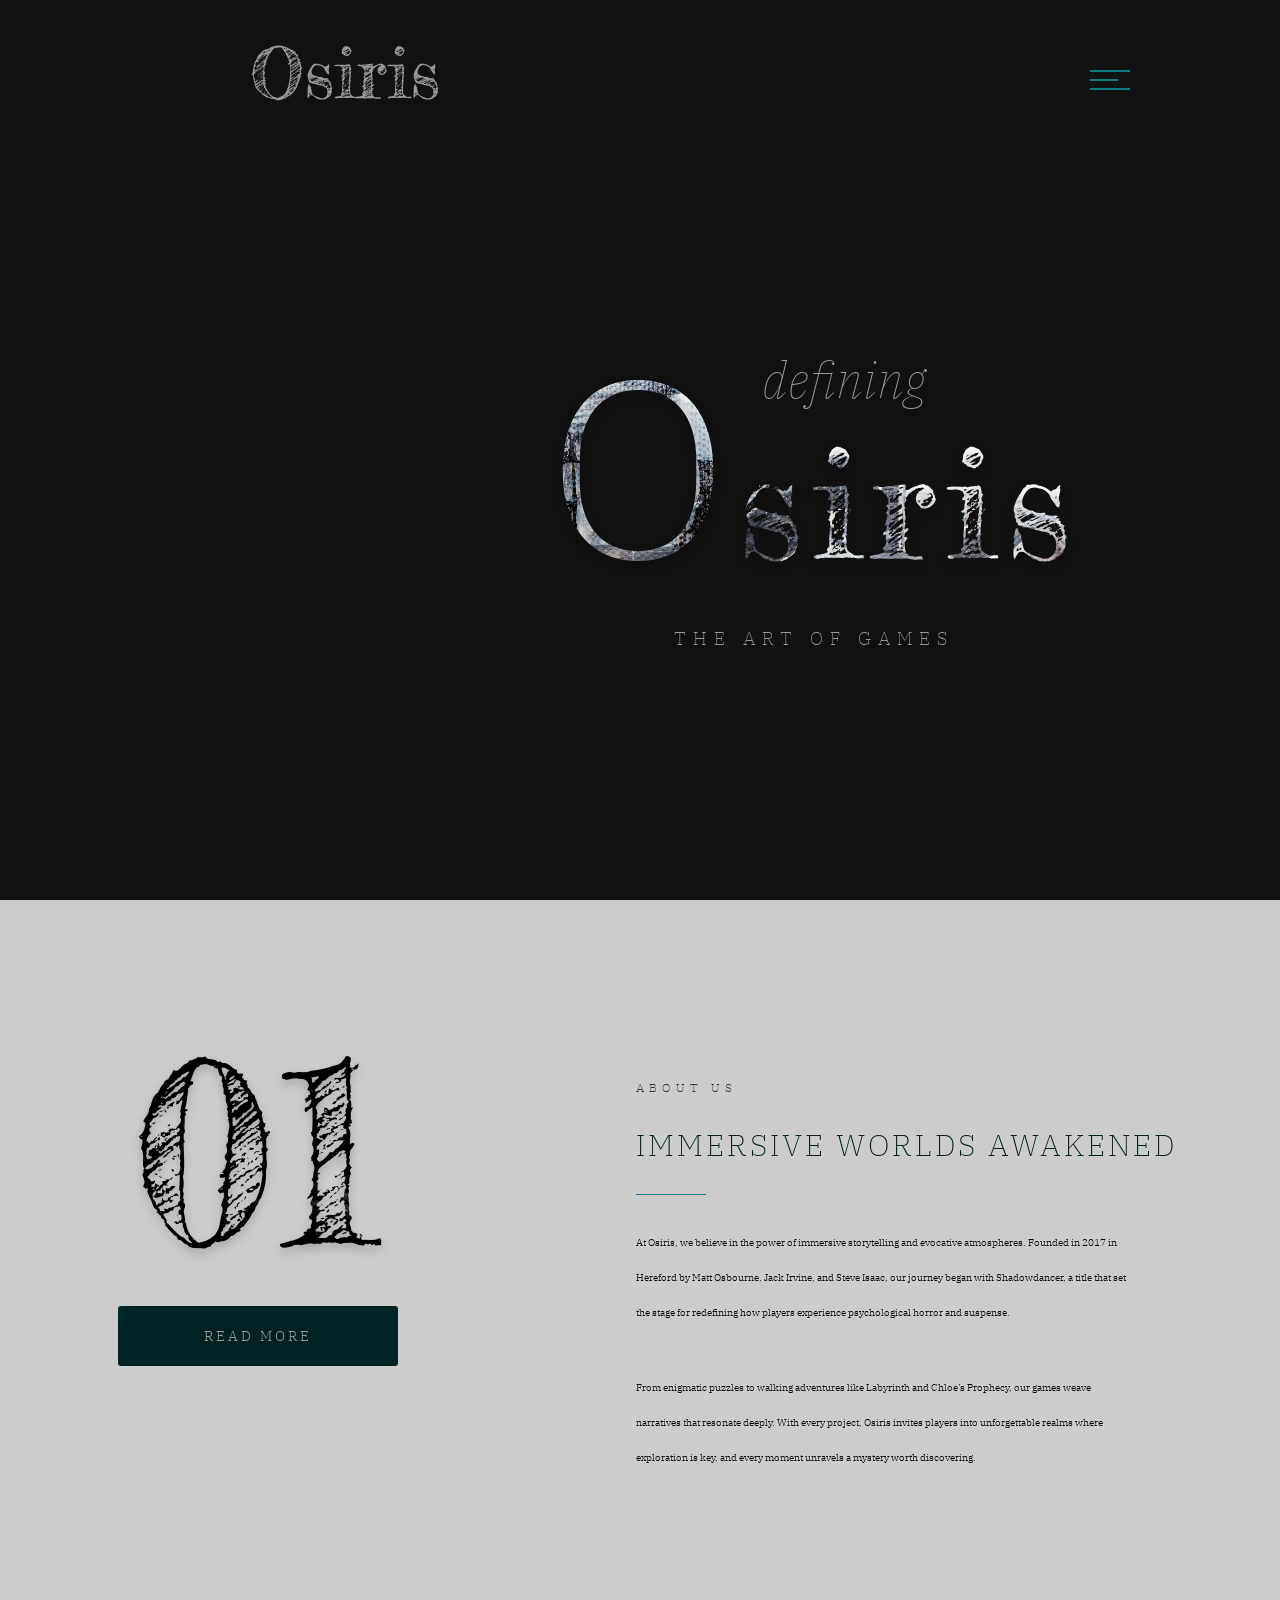
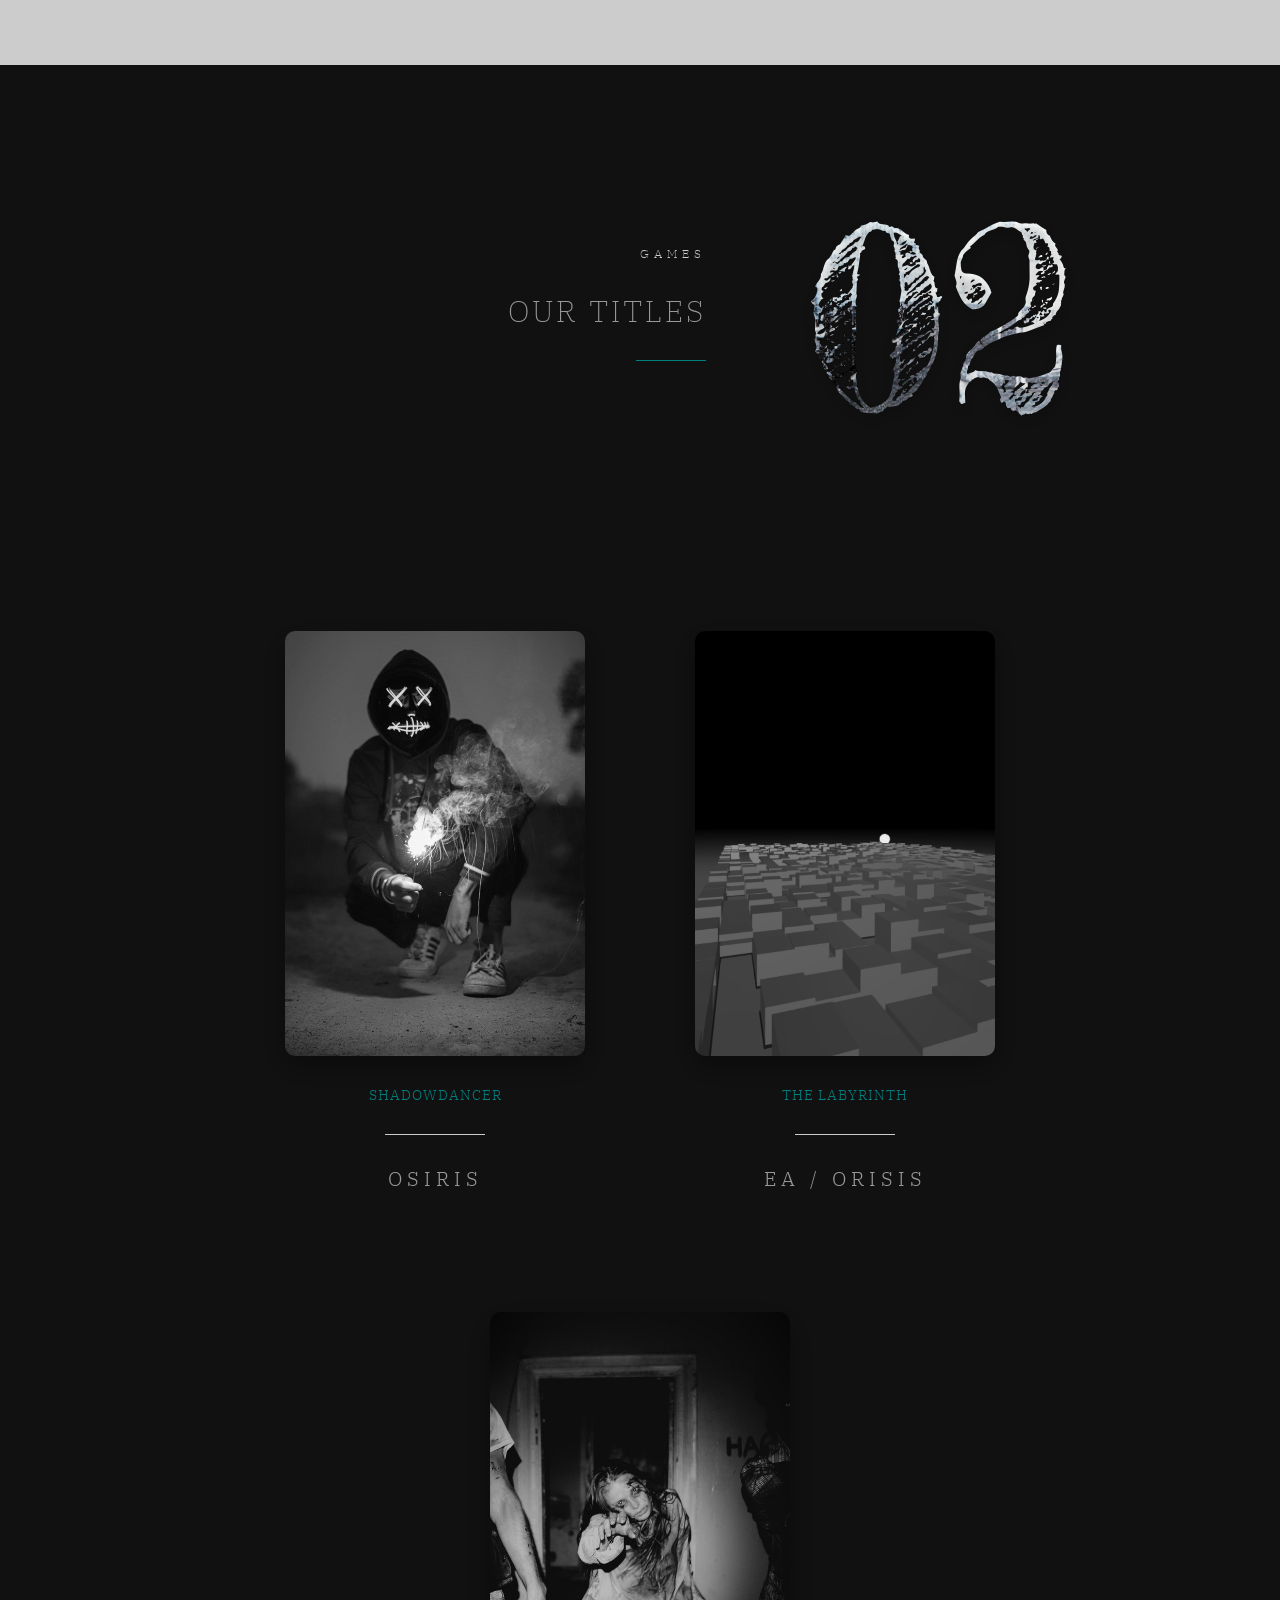
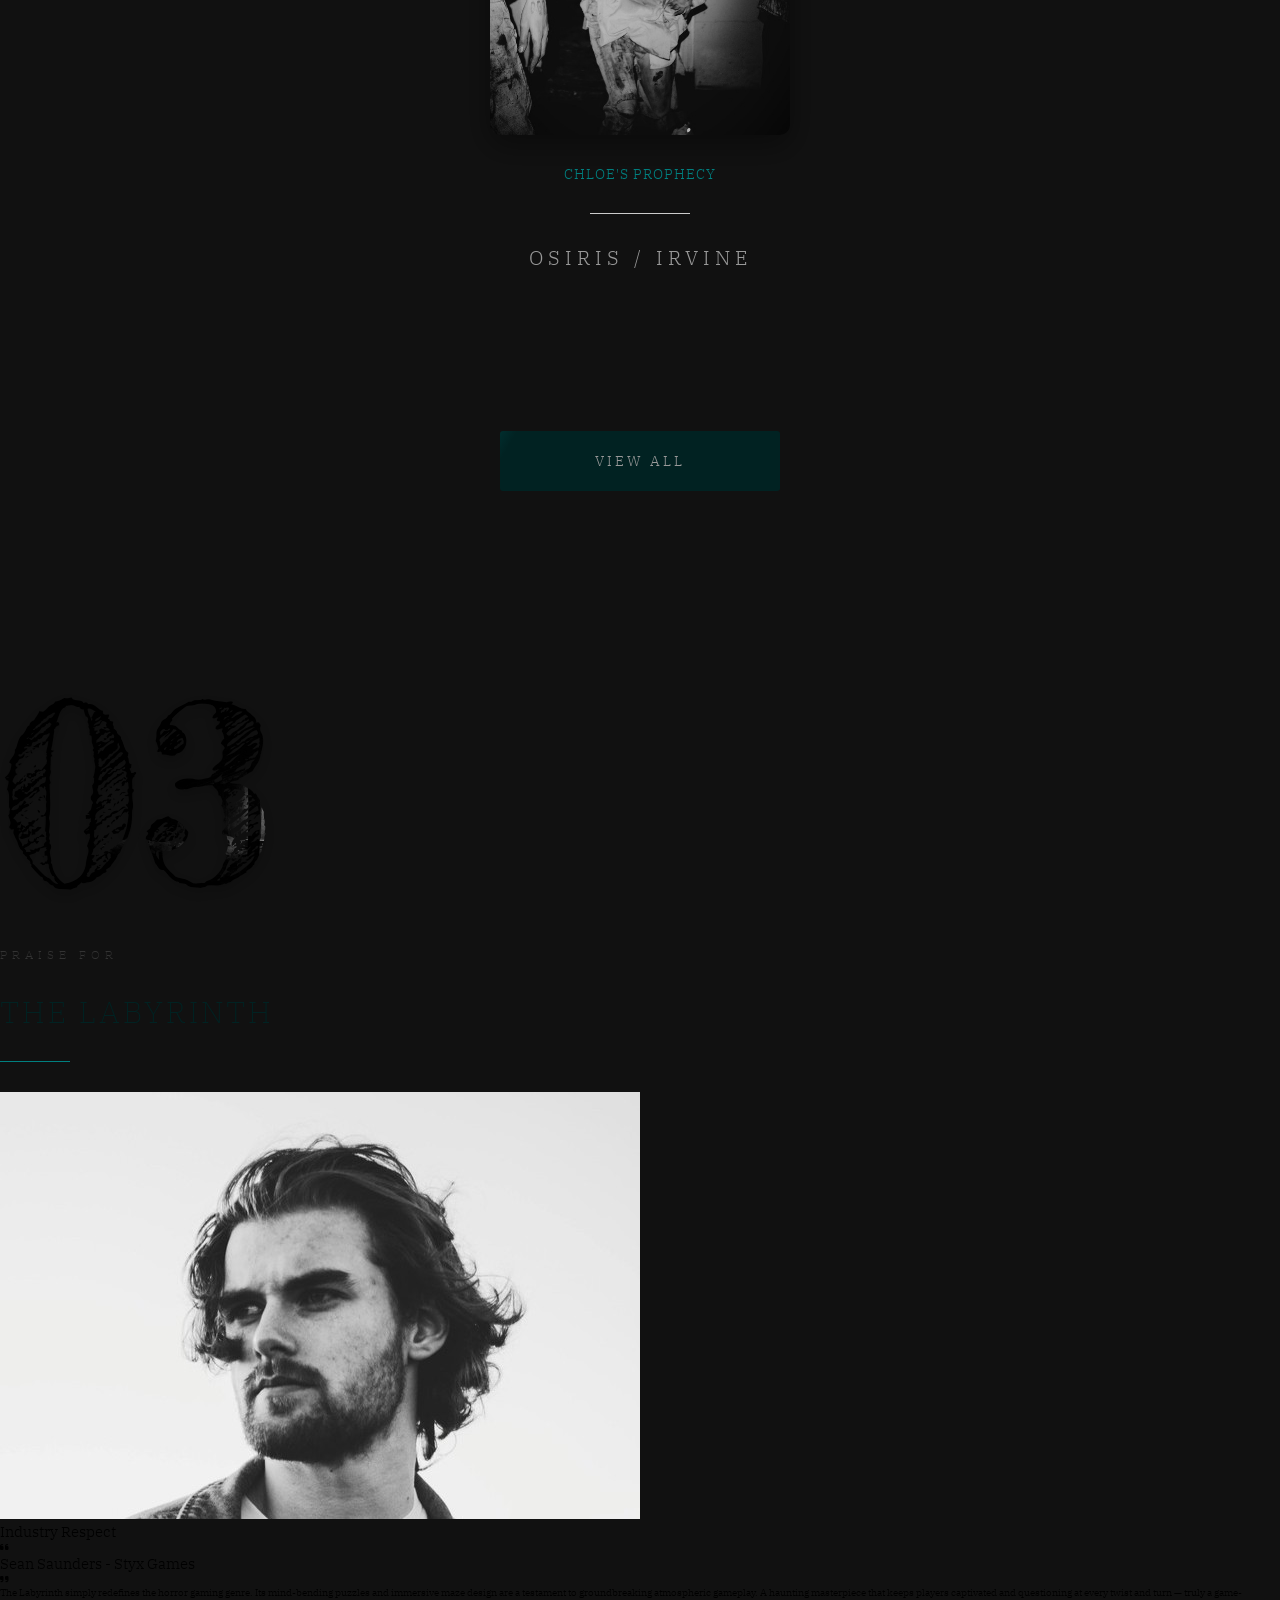
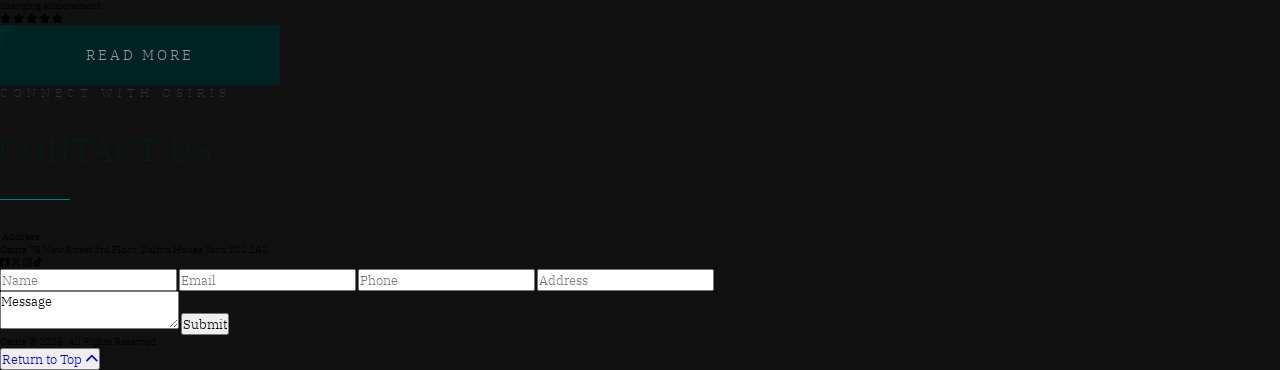
==== index.html @ 12880b36 "Footer HTML markup done." ====
<!DOCTYPE html>
<html lang="en">
<head>
  <meta charset="UTF-8">
  <meta name="viewport" content="width=device-width, initial-scale=1.0">
  <link rel="stylesheet" href="https://cdnjs.cloudflare.com/ajax/libs/font-awesome/6.7.2/css/all.min.css"
    integrity="sha512-Evv84Mr4kqVGRNSgIGL/F/aIDqQb7xQ2vcrdIwxfjThSH8CSR7PBEakCr51Ck+w+/U6swU2Im1vVX0SVk9ABhg=="
    crossorigin="anonymous" referrerpolicy="no-referrer" />
  <link rel="icon" type="image/png" href="./images/billy.png">
  <link rel="stylesheet" href="./styles.css">
  <title>Osiris</title>
</head>
<body class="body">
  
  <!-- To Do --- Loader -->

  <div class="container main-container">
    <div class="menu-icon">
      <div class="line line-1"></div>
      <div class="line line-2"></div>
      <div class="line line-3"></div>
    </div>
    <nav class="navigation">
      <div class="nav-left">
        <img src="./images/nav-bg.jpg" alt="shadowdancer">
      </div>
      <div class="nav-right">
        <div class="nav-items">
          <a href="index.html">Home</a>
          <a href="#">
            <span> 
              01
            </span>
            Games
          </a>
          <a href="#">
            <span>
              02
            </span>
            Latest
          </a>
          <a href="#">
            <span>
              03
            </span>
            About
          </a>
          <a href="#">
            <span>
              04
            </span>
            Contact
          </a>
        </div>
      </div>
    </nav>

    <header>
      <a href="index.html" class="logo">
        <span>Osiris</span>
      </a>
      <div class="banner">
        <h3>defining</h3>
        <h1><span>O</span>siris</h1>
        <h4>The Art of Games</h4>
      </div>
    </header>

    <section class="about">
      <div class="about-content">
        <div class="about-content-left">
          <div class="section-num">
            <span>01</span>
          </div>
          <button class="main-btn">
            <a href="#">Read More</a>
          </button>
        </div>
        <div class="about-content-right">
          <h4 class="section-heading-sm">About Us</h4>
          <h1 class="section-heading-lg">
            Immersive Worlds Awakened
          </h1>
          <div class="section-border"></div>
          <p>At Osiris, we believe in the power of immersive storytelling and evocative atmospheres. Founded in 2017 in Hereford by
          Matt Osbourne, Jack Irvine, and Steve Isaac, our journey began with Shadowdancer, a title that set the stage for
          redefining how players experience psychological horror and suspense.</p>
          <p>From enigmatic puzzles to walking adventures like Labyrinth and Chloe’s Prophecy, our games weave narratives that
          resonate deeply. With every project, Osiris invites players into unforgettable realms where exploration is key, and
          every moment unravels a mystery worth discovering.</p>
        </div>
      </div>
    </section>

    <section class="games">
      <div class="games-content">
        <div class="games-top">
          <div class="games-header">
            <h4 class="section-heading-sm games-heading-sm">Games</h4>
            <h1 class="section-heading-lg games-heading-lg">Our Titles</h1>
            <div class="section-border"></div>
          </div>
          <div class="section-num">
            <span>02</span>
          </div>
        </div>
        <div class="games-list">
          <div class="game">
            <img src="images/shadowdancer.jpg">
            <span class="game-name">Shadowdancer</span>
            <span class="game-line"></span>
            <span class="game-author">Osiris</span>
          </div>
          <div class="game">
            <img src="images/the-labyrinth.png">
            <span class="game-name">The Labyrinth</span>
            <span class="game-line"></span>
            <span class="game-author">EA / Orisis</span>
          </div>
          <div class="game">
            <img src="images/chloes-prophecy.jpg">
            <span class="game-name">Chloe's Prophecy</span>
            <span class="game-line"></span>
            <span class="game-author">Osiris / Irvine</span>
          </div>
        </div>
        <button class="main-btn">
          <a href="#">View All</a>
        </button>
      </div>
    </section>
  
    <section class="testimonials">
      <div class="testimonials-top">
        <div class="section-num">
          <span>03</span>
        </div>
        <div class="testimonials-header">
          <h4 class="section-heading-sm">Praise for</h4>
          <h1 class="section-heading-lg">The Labyrinth</h1>
          <div class="section-border"></div>
        </div>
      </div>
      <div class="feedback">
        <div class="feedback-top">
          <img src="./images/sean-saunders-styx-games.jpg">
          <div class="feedback-heading">
            <h1>Industry <span>Respect</span></h1>
          </div>
        </div>
        <div class="feedback-bottom">
          <div class="quote-bg"></div>
          <div class="quote">
            <div class="quote-header">
              <i class="fa-solid fa-quote-left"></i>
              <h1>Sean Saunders - Styx Games</h1>
              <i class="fa-solid fa-quote-right"></i>
            </div>
            <div class="quote-body">
              <p>
                The Labyrinth simply redefines the horror gaming genre. Its mind-bending puzzles and immersive maze design are a testament to groundbreaking atmospheric gameplay. A haunting masterpiece that keeps players captivated and questioning at every twist and turn — truly a game-changing achievement.
              </p>
            </div>
            <div class="quote-stars">
              <i class="fa-solid fa-star"></i>
              <i class="fa-solid fa-star"></i>
              <i class="fa-solid fa-star"></i>
              <i class="fa-solid fa-star"></i>
              <i class="fa-solid fa-star"></i>
            </div>
          </div>
        </div>
      </div>
      <button class="main-btn">
        <a href="#">Read More</a>
      </button>
    </section>

    <footer id="footer">
      <div class="footer-header">
        <h4 class="section-heading-sm">Connect with Osiris</h4>
        <h1 class="section-heading-lg">Contact Us</h1>
        <div class="section-border"></div>
      </div>
      <div class="footer-content">
        <div class="footer-social">
          <div class="address">
            <div>
              <i class="fa-regular a-envelope"></i>
              <span>Address</span>  
            </div>
            <p class="address-par">
              <span>Osiris</span>
              <span>78 New Street</span>
              <span>3rd Floor, Dalton House</span>
              <span>York</span>
              <span>YO1 1AZ</span>
            </p>
          </div>
          <div class="social-media">
            <i class="fa-brands fa-square-facebook"></i>
            <i class="fa-brands fa-x-twitter"></i>
            <i class="fa-brands fa-instagram"></i>
            <i class="fa-brands fa-tiktok"></i>
          </div>
        </div>
        <div class="footer-form">
          <form>
            <div class="input-group">
              <input type="text" placeholder="Name">
              <input type="email" placeholder="Email">
              <input type="text" placeholder="Phone">
              <input type="text" placeholder="Address">
            </div>
            <textarea>Message</textarea>
            <button type="button">Submit</button>
          </form>
        </div>
      </div>
      <div class="footer-bottom">
        <p>Osiris &copy; 2025. All Rights Reserved</p>
        <button type="button">
          <a href="#">Return to Top
            <i class="fa-solid fa-chevron-up"></i>
          </a>
        </button>
      </div>
    </footer>
  </div>

  <script src="./script.js"></script>
</body>
</html>
---- styles.css ----
@import url('https://fonts.googleapis.com/css2?family=Fredericka+the+Great&family=IBM+Plex+Serif:ital,wght@0,100;0,200;0,300;0,400;0,500;0,600;0,700;1,100;1,200;1,300;1,400;1,500;1,600;1,700&family=Poppins:ital,wght@0,100;0,200;0,300;0,400;0,500;0,600;0,700;0,800;0,900;1,100;1,200;1,300;1,400;1,500;1,600;1,700;1,800;1,900&family=Six+Caps&display=swap');

:root {
  --main: #008080;
  --main-light: #92d5d5;
  --main-dark: #012222;
  --dark: #111;
  --light: #fffcfa;
  --grey-dark: #333;
  --grey-medium: #999;
  --grey-light: #ccc;
  --grey-light-extra: #eee;
  --main-font: 'IBM Plex Serif', serif;
  --logo-font: 'Six Caps', sans-serif;
  --feature-font: 'Fredericka the Great', serif;
  --second-font: 'Poppins', sans-serif;
}

* {
  font-family: var(--main-font);
  font-weight: 300;
  margin: 0;
  padding: 0;
  box-sizing: border-box;
  text-decoration: none;
  outline: none;
}

html {
  font-size: 62.5%;
}

/* To Do - Scrollbar */
/* To Do - Loader */

.container {
  width: 100%;
  height: 100%;
  background-color: var(--dark);
  position: relative;
}

/* .main-container {

} */

.menu-icon {
  width: 4rem;
  height: 2rem;
  position: fixed;
  top: 7rem;
  right: 15rem;
  display: flex;
  flex-direction: column;
  justify-content: space-between;
  cursor: pointer;
  z-index: 1000; 
}

.line {
  height: 0.2rem;
  background-color: var(--main);
  transition: all 0.3s;
}

.line-1,
.line-3 {
  width: 100%;
}

.menu-icon:hover .line-1,
.menu-icon:hover .line-3 {
  width: 70%;
}

.navigate .line-1 {
  width: 50%;
  transform: translate(103%, 0.5rem) rotateZ(25deg);
}

.navigate .line-3 {
  width: 50%;
  transform: translate(103%, -0.5rem) rotateZ(-25deg);
}

.navigate .menu-icon:hover .line-1,
.navigate .menu-icon:hover .line-3 {
  width: 50%;
}

.line-2 {
  width: 70%;
}

.menu-icon:hover .line-2 {
  margin-left: 30%;
}

.navigate .line-2 {
  width: 100%;
}

.navigate .menu-icon:hover .line-2 {
  margin-left: 0;
}

.navigation {
  width: 100%;
  height: 100vh;
  background-color: var(--main-dark);
  position: fixed;
  top: 0;
  left: 0;
  display: flex;
  z-index: 100;
  opacity: 0;
  visibility: hidden;
  transition: all 0.2s;
}

.navigate .navigation {
  opacity: 1;
  visibility: visible;
}

.nav-left {
  width: 50%;
  height: 100%;
  cursor: pointer;
  opacity: 0;
  visibility: hidden;
  transition: all 1s;
}

.navigate .nav-left {
  opacity: 1;
  visibility: visible;
  transition: all 1s 0.7s;
}

.nav-left img {
  width: 100%;
  height: 100%;
  object-fit: cover;
  filter: grayscale(100%);
  opacity: 0.5;
  transition: all 1s;
}

.nav-left:hover img {
  filter: grayscale(0);
  opacity: 1;
}

.nav-right {
  width: 100%;
  width: 100%;
  background-color: var(--dark);
  display: flex;
  justify-content: center;
  align-items: center;
  transform: translateX(-200%);
}

.navigate .nav-right {
  transform: translateX(0);
  width: 50%;
  transition: all 1s;
}

.nav-items {
  display: flex;
  flex-direction: column;
}

.nav-items a {
  font-size: 1.8rem;
  margin: 2rem 0;
  text-transform: uppercase;
  color: var(--grey-medium);
  opacity: 0;
  visibility: hidden;
}

.navigate .nav-items a {
  opacity: 1;
  visibility: visible;
}

.navigate .nav-items a:nth-child(1) {
  transition: opacity 0.5s 1s, color 0.3s;
}

.navigate .nav-items a:nth-child(2) {
  transition: opacity 0.5s 1.2s, color 0.3s;
}

.navigate .nav-items a:nth-child(3) {
  transition: opacity 0.5s 1.4s, color 0.3s;
}

.navigate .nav-items a:nth-child(4) {
  transition: opacity 0.5s 1.6s, color 0.3s;
}

.navigate .nav-items a:nth-child(5) {
  transition: opacity 0.5s 1.8s, color 0.3s;
}

.nav-items a:first-child {
  padding-left: 6rem;
  position: relative;
}

.nav-items a:first-child::before {
  content: '';
  width: 4.8rem;
  height: 0.2rem;
  background-color: var(--grey-medium);
  position: absolute;
  top: 50%;
  left: 0;
  transform: translateY(-50%);
  transition: all 0.3s ease-in-out;
}

.nav-items a:first-child:hover::before {
  background-color: var(--main);
}

.nav-items a:hover {
  color: var(--main);
}

.nav-items a span {
  font-family: var(--feature-font); 
  font-weight: lighter;
  font-size: 1.8rem;
  margin-right: 1rem;
  position: relative;
}

.nav-items a span::before {
  content: '';
  width: 0;
  height: 0.1rem;
  background-color: var(--main);
  position: absolute;
  bottom: 0;
  left: 0;
  transition: width 0.3s ease-in-out;;
}

.nav-items a:hover span:before {
  width: 100%;
}

header {
  width: 100%;
  height: 100vh;
  position: relative;
}

.logo { 
  position: absolute;
  top: 3rem;
  left: 25rem;
}

.logo span {
  font-family: var(--feature-font);
  font-size: 7rem;
  color: var(--grey-medium);
}

.banner {
  position: absolute;
  right: 20rem;
  bottom: 30rem;
  text-align: center;
}

.banner h3 {
  font-size: 5rem;
  font-style: italic;
  font-weight: 100;
  color: var(--grey-medium);
  transform: translate(3rem, 11rem);
}

.banner h1 {
  font-family: var(--feature-font);
  font-size: 15rem;
  letter-spacing: 1rem;
  background-image: url('./images/banner-bg-text-2.jpg');
  background-size: cover;
  background-clip: text;
  -webkit-background-clip: text;
  color: transparent;
  text-shadow: 0 0.5rem 1rem rgba(0, 0, 0, 0.2);
}

.banner h1 span {
  font-size: 25rem;
}

.banner h4 {
  font-size: 1.8rem;
  font-weight: 200;
  text-transform: uppercase;
  letter-spacing: 0.7rem;
  color: var(--grey-medium);
}

.about {
  width: 100%;
  background-color: var(--grey-light);
  padding: 10rem 0 15rem 0;
  display: flex;
  justify-content: center;
  align-items: center;
}

.about-content {
  width: 100%;
  height: 100%;
  display: flex;
}

.about-content-left {
  width: 50%;
  text-align: center;
  padding-right: 6rem;
}

.section-num span {
  font-family: var(--feature-font);
  font-size: 25rem;
  background-image: url('./images/about.jpg');
  background-size: cover;
  background-clip: text;
  -webkit-background-clip: text;
  color: transparent;
  text-shadow: 0 0.5rem 1rem rgba(0, 0, 0, 0.2);
}

.main-btn {
  width: 28rem;
  height: 6rem;
  background-color: var(--main-dark);
  border: none;
  border-radius: 0.3rem;
  cursor: pointer;
  position: relative;
  overflow: hidden;
}

.main-btn:active {
  transform: translateY(0.2rem);
}

.main-btn::before {
  content: '';
  width: 100%;
  height: 100%;
  background: linear-gradient(
    to right,
    transparent,
    var(--main),
    transparent
  );
  position: absolute;
  top: 0;
  left: -100%;
  transform: skewX(-30deg);
  transition: left 0.3s;
}

.main-btn:hover::before {
  left: 100%;
}

.main-btn a {
  width: 100%;
  height: 100%;
  font-size: 1.4rem;
  text-transform: uppercase;
  letter-spacing: 0.3rem;
  color: var(--grey-medium);
  display: flex;
  justify-content: center;
  align-items: center;
}

.about-content-right {
  width: 50%;
  padding: 8rem 0 0 6rem;
}

.section-heading-sm {
  font-size: 1.2rem;
  font-weight: 200;
  text-transform: uppercase;
  letter-spacing: 0.5rem;
  color: var(--grey-dark);
}

.section-heading-lg {
  font-size: 3rem;
  font-weight: 200;
  text-transform: uppercase;
  letter-spacing: 0.3rem;
  color: var(--main-dark);
  margin: 3rem 0;
}

.section-border {
  width: 50rem;
  height: 0.1rem;
  color: var(--main);
  margin-bottom: 3rem;
  position: relative;
}

.section-border::after {
  content: '';
  width: 7rem;
  height: 0.1rem;
  background-color: var(--main);
  position: absolute;
  top: 0;
  left: 0;
}

.about p {
  width: 50rem;
  font-size: var(--grey-dark);
  line-height: 3.5rem;
  margin-bottom: 4rem;
}

.games {
  width: 100%;
  display: flex;
  justify-content: center;
  align-items: center;
  padding: 10rem 0 15rem 0;
}

.games-content {
  text-align: center;
}

.games-top {
  display: flex;
  align-items: center;
  justify-content: center;
  margin-bottom: 10rem;
}

.games-header {
  text-align: right;
  margin-right: 10rem;
}

.games-heading-sm {
  color: var(--grey-light);
}

.games-heading-lg {
  color: var(--grey-medium);
}

.games-header .section-border::after {
  right: 0;
  left: auto;
}

.games-top .section-num span {
  background-image: url('images/banner-bg-text-2.jpg'); 
  background-position: 50% 75%;
}

.games-list {
  display: flex;
}

.game {
  width: 35rem;
  display: flex;
  flex-direction: column;
  align-items: center;
  margin: 6rem;
  text-align: center;
}

.game img {
  width: 30rem;
  height: auto;
  filter: grayscale(100%);
  border-radius: 1rem;
  box-shadow: 0 1rem 3rem rgba(0, 0, 0, 0.4);
  cursor: pointer;
  transition: filter 1s;
}

.game img:hover {
  filter: grayscale(0);
}

.game-name {
  font-size: 1.4rem;
  text-transform: uppercase;
  color: var(--main);
  letter-spacing: 0.1rem;
  margin: 3rem 0;
}

.game-line {
  width: 10rem;
  height: 0.1rem;
  background-color: var(--grey-light);
  margin-bottom: 3rem;
}

.game-author {
  font-size: 2rem;
  text-transform: uppercase;
  color: var(--grey-medium);
  letter-spacing: 0.5rem;
}

.games-content .main-btn {
  margin-top: 10rem;
}

@media (max-width: 1600px) {
  .game {
    margin: 6rem 3rem;
  }
}

@media (max-width: 1440px) {
  html {
    font-weight: 58%;
  }
}

@media (max-width: 1368px) {
  html {
    font-weight: 55%;
  }
  .banner {
    bottom: 25rem;
  }
}

@media (max-width: 1280px) {
  .about-content-left {
    width: 45%;
  }
  .about-content-right {
    width: 55%;
  }
  .games-list {
    width: 80%;
    margin: auto;
    display: flex;
    justify-content: center;
    align-items: center;
    flex-wrap: wrap;
  }
}

@media (max-width: 1024px) {
  html {
    font-size: 52%;
  }
  .logo {
    left: 10rem;
  }
  .menu-icon {
    right: 5rem;
  }
  .banner {
    bottom: 20rem;
  }
}

@media (max-width: 820px) {
  html {
    font-size: 48%;
  }
  .banner {
    right: 50%;
    bottom: 50%;
    transform: translate(50%, 50%);
  }
  .about-content-left {
    width: 40%;
  }
  .about-content-right {
    width: 60%;
  }
  .section-heading-sm {
    font-size: 1.4rem;
  }
  .about p {
    font-size: 1.6rem;
    width: 45rem;
  }
  .games .games-header {
    width: 35rem;
  }
  .games-header .section-border {
    width: 35rem;
  }
}

@media (max-width: 768px) {
  .game {
    width: 32rem;
  }
  .game img {
    width: 27rem;
  }
}

@media (max-width: 430px) {
  html {
    font-size: 42%;
  }
  .nav-left {
    display: none;
  }
  .navigate .nav-right {
    width: 100%;
  }
  .logo {
    left: 5rem;
  }
  .banner h3 {
    font-size: 3.5rem;
  }
  .banner h1 {
    font-size: 12rem;
  }
  .about {
    height: 80vh;
    padding-bottom: 25rem;
    position: relative;
  }
  .about-content-left {
    padding-right: 0;
  }  
  .section-num span {
    font-size: 16rem;
  }
  .about-content-right {
    padding: 4rem 0 0 6rem;
  }
  .about .main-btn {
    position: absolute;
    bottom: 15rem;
    left: 50%;
    transform: translateX(-50%);
  }
  .section-heading-lg {
    font-size: 2.5rem;
  }
  .about-content-right .section-border {
    width: 25rem;
  }
  .about-content-right p {
    position: absolute;
    top: 30%;
    left: 50%;
    transform: translateX(-50%);
    text-align: center;
  }
  .about-content-right p:last-child {
    top: 50%;
  }
  .games-header {
    margin-right: 3rem;
  }
  .games .section-num {
    padding-right: 5rem;
  }
  .games .section-border {
    width: 30rem;
    margin-left: auto;
  }
}

@media (max-width: 393px) {
  html {
    font-size: 38%;
  } 
}

@media (max-width: 375px) {
  html {
    font-size: 36%;
  } 
}
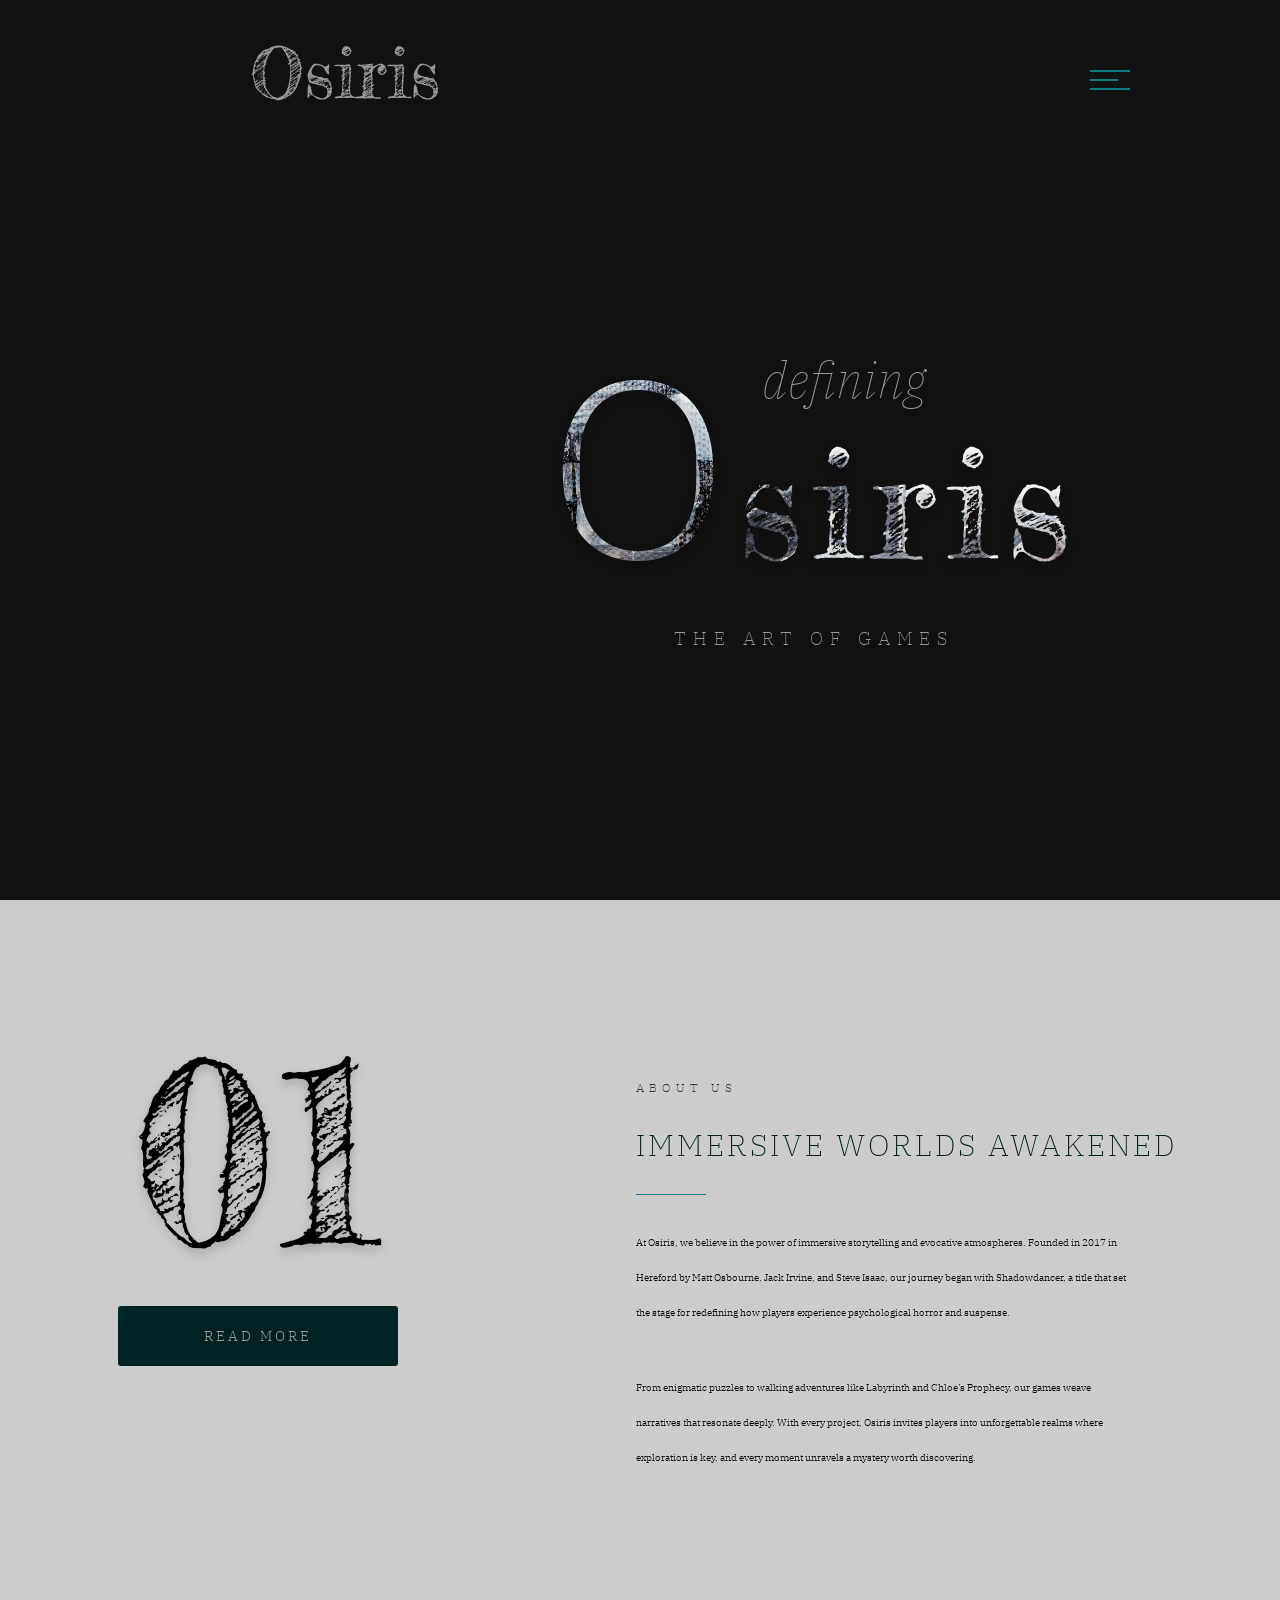
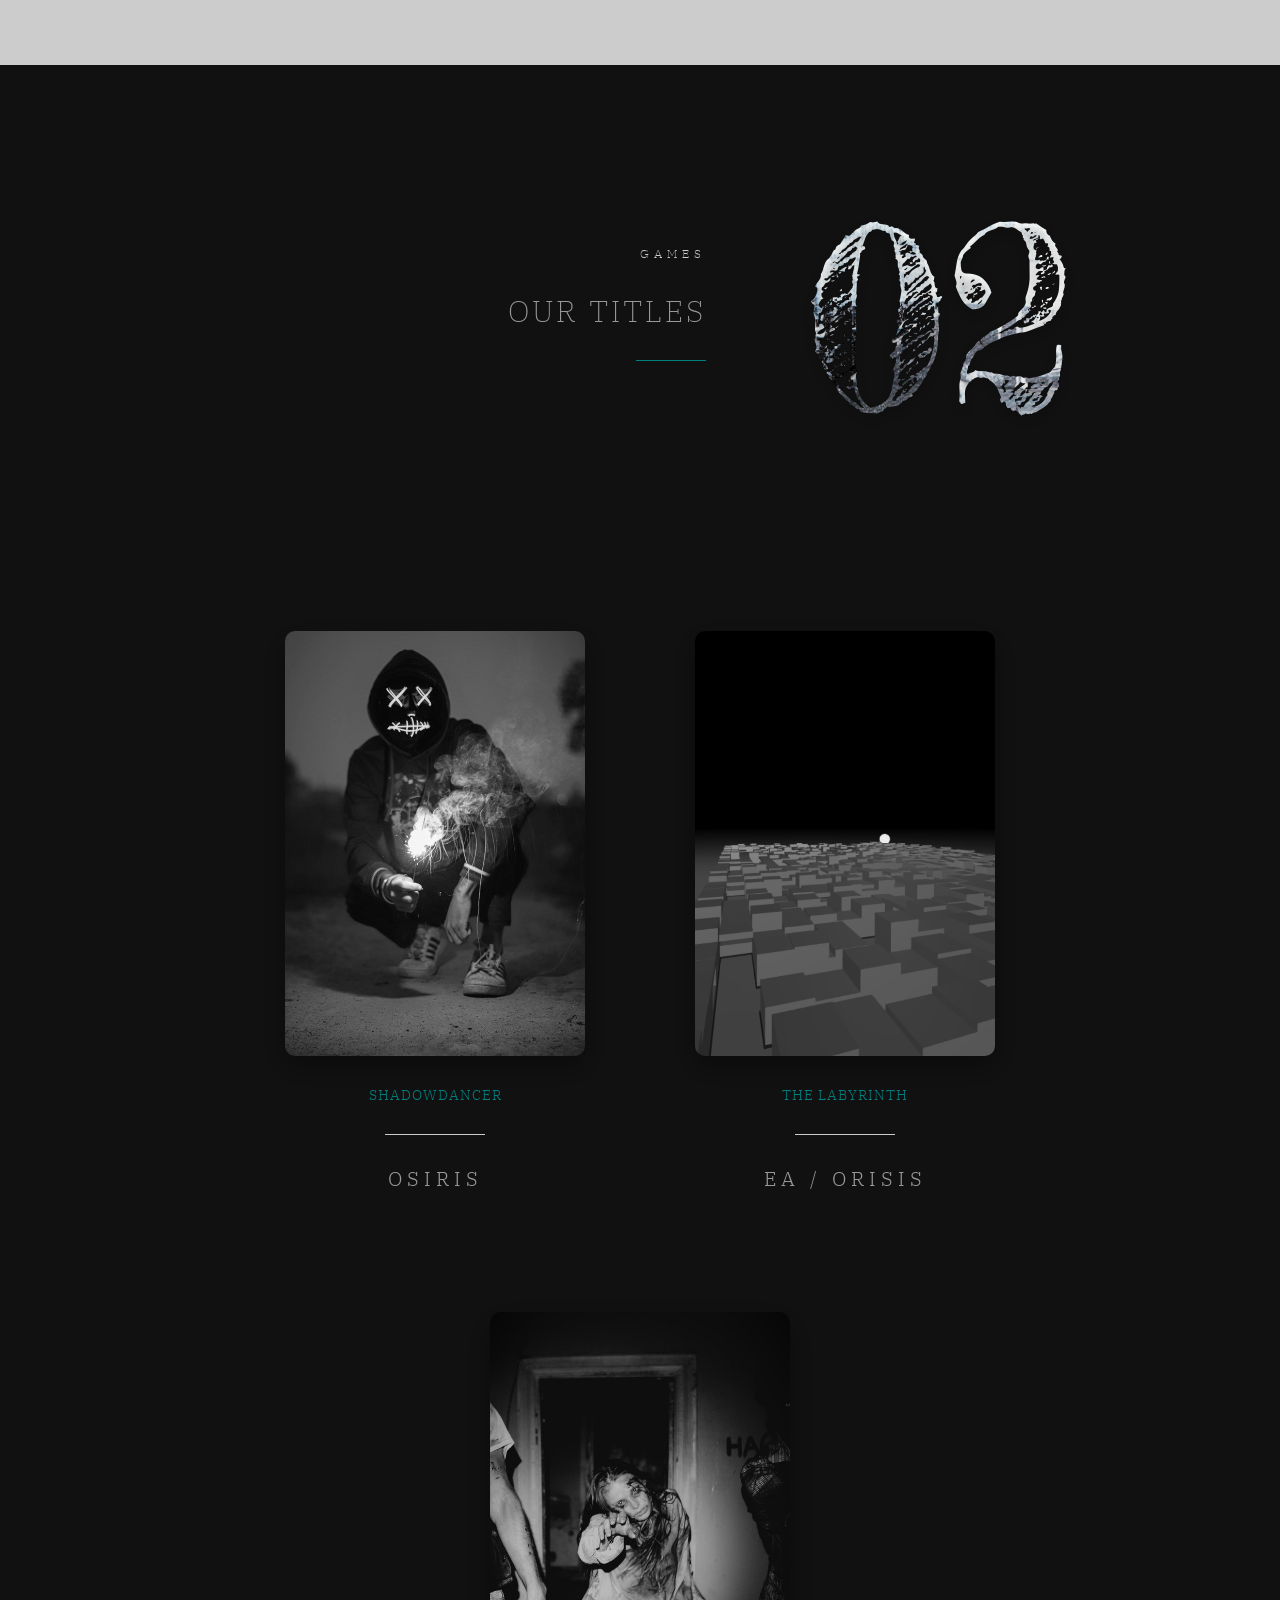
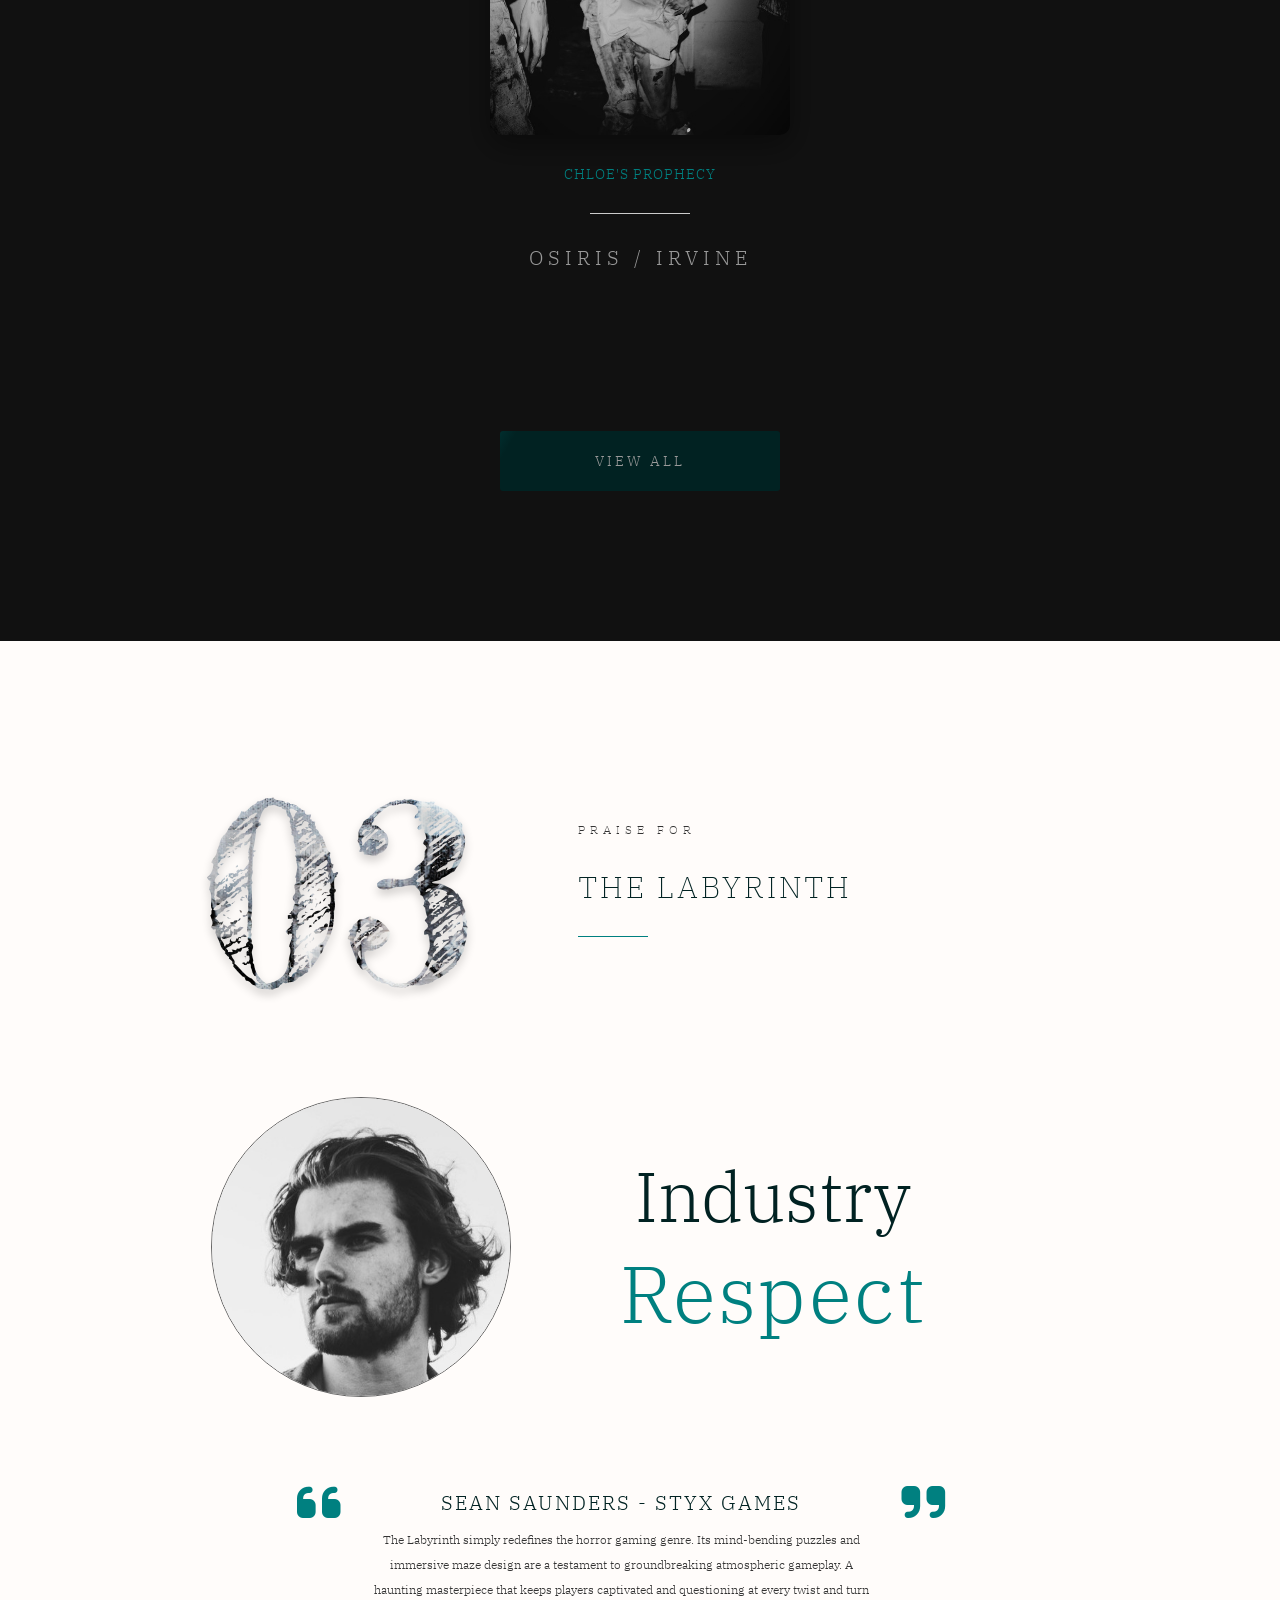
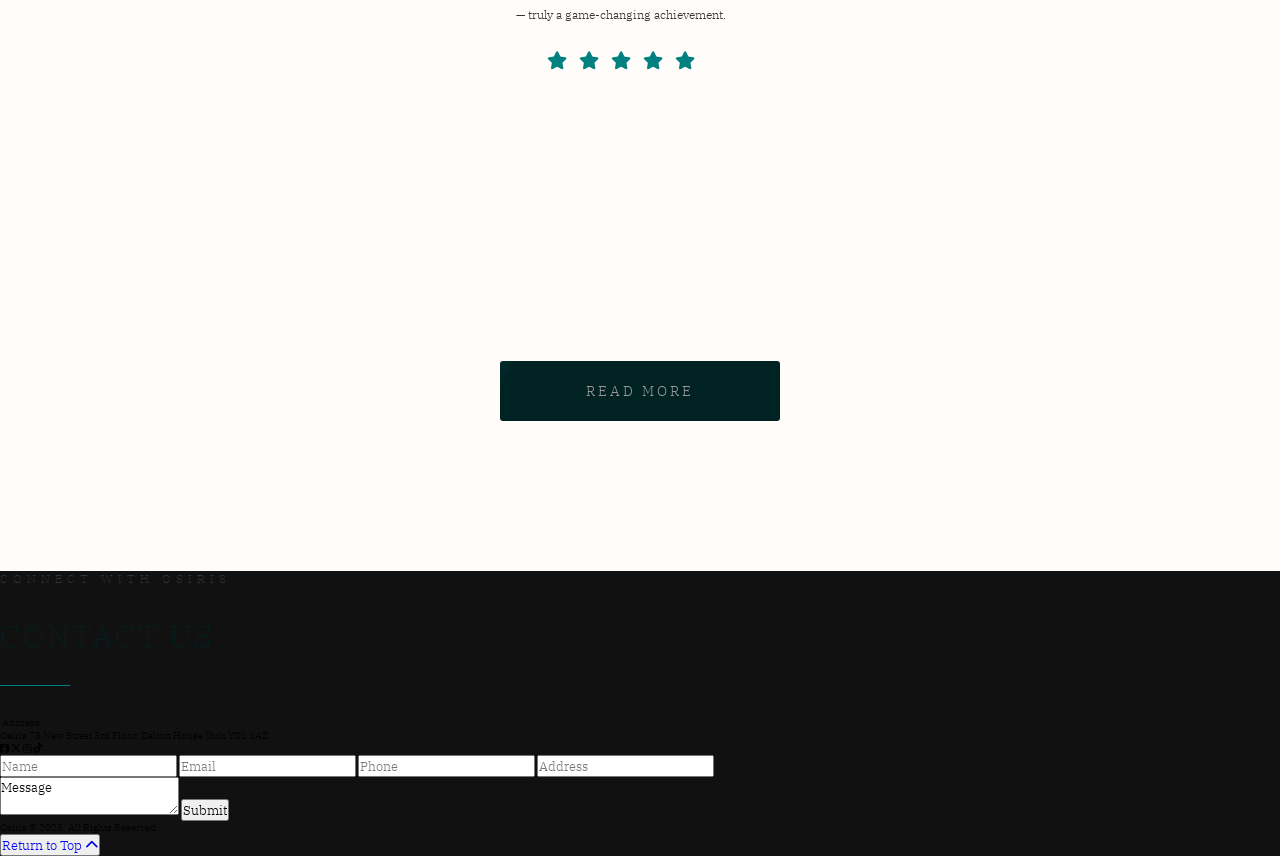
==== commit b97588bf: "Removed the .quote-bg div from HTML. Will be reviewing the button in the testimonials section later." ====
--- a/index.html
+++ b/index.html
@@ -149,7 +149,6 @@
           </div>
         </div>
         <div class="feedback-bottom">
-          <div class="quote-bg"></div>
           <div class="quote">
             <div class="quote-header">
               <i class="fa-solid fa-quote-left"></i>
--- a/styles.css
+++ b/styles.css
@@ -534,6 +534,133 @@
   margin-top: 10rem;
 }
 
+.testimonials {
+  width: 100%;
+  height: 160vh;
+  background-color: var(--light);
+  display: flex;
+  flex-direction: column;
+  align-items: center;
+  padding: 10rem 0 15rem 0;
+  position: relative;
+}
+
+.testimonials-top {
+  display: flex;
+  align-items: center;
+  justify-content: center;
+  margin-bottom: 5rem;
+}
+
+.testimonials-top .section-num {
+  margin-right: 10rem;
+}
+
+.testimonials-top .section-num span {
+  background-image: url('./images/banner-bg-text.jpg');
+}
+
+.feedback {
+  display: flex;
+  flex-direction: column;
+  align-items: center;
+  position: relative;
+}
+
+.feedback-top {
+  display: flex;
+  align-items: center;
+  padding-left: 7rem;
+  margin-bottom: 5rem;
+}
+
+.feedback-top img {
+  width: 30rem;
+  height: 30rem;
+  object-fit: cover;
+  border-radius: 50%;
+  border: 0.1rem solid var(--main);
+  margin-right: 3rem;
+  filter: grayscale(100%);
+  cursor: pointer;
+  transition: filter 1s;
+  z-index: 1;
+}
+
+.feedback-top img:hover {
+  filter: grayscale(0);
+}
+
+.feedback-heading {
+  display: flex;
+  width: 50%;
+  text-align: center;
+}
+
+.feedback-heading h1 {
+  font-size: 7rem;
+  color: var(--main-dark);
+}
+
+.feedback-heading h1 span {
+  font-size: 8rem;
+  letter-spacing: 0.2rem;
+  color: var(--main);
+}
+
+.quote {
+  width: 80rem;
+  height: 28rem;
+  position: absolute;
+  top: 33rem;
+  left: 8rem;
+  display: flex;
+  flex-direction: column;
+  align-items: center;
+  padding: 3rem 0;
+}
+
+.quote-header {
+  display: flex;
+  align-items: center;
+  margin-top: 2rem;
+}
+
+.quote-header i {
+  font-size: 5rem;
+  color: var(--main);
+}
+
+.quote-header h1 {
+  font-size: 2rem;
+  text-transform: uppercase;
+  color: var(--main-dark);
+  letter-spacing: 0.2rem;
+  padding: 0 10rem;
+}
+
+.quote-body p {
+  width: 50rem;
+  font-size: 1.2rem;
+  color: var(--grey-dark);
+  margin-bottom: 2.5rem;
+  text-align: center;
+  line-height: 2.5rem;
+}
+
+.quote-stars i {
+  font-size: 1.8rem;
+  color: var(--main);
+  margin: 0 0.5rem;
+}
+
+.testimonials .main-btn {
+  position: absolute;
+  left: 50%;
+  bottom: 15rem;
+  transform: translateX(-50%);
+}
+
 @media (max-width: 1600px) {
   .game {
     margin: 6rem 3rem;
@@ -552,6 +679,9 @@
   }
   .banner {
     bottom: 25rem;
+  }
+  .testimonials {
+    height: 170vh;
   }
 }
 
@@ -615,6 +745,9 @@
   .games-header .section-border {
     width: 35rem;
   }
+  .testimonials {
+    height: 100vh;
+  }
 }
 
 @media (max-width: 768px) {
@@ -623,6 +756,9 @@
   }
   .game img {
     width: 27rem;
+  }
+  .testimonials {
+    height: 115vh;
   }
 }
 
@@ -691,6 +827,45 @@
     width: 30rem;
     margin-left: auto;
   }
+  .testimonials {
+    height: 125vh;
+  }
+  .testimonials .section-num {
+    margin-right: 5rem;
+  }
+  .testimonials .section-border {
+    width: 29rem;
+  }
+  .feedback-top {
+    flex-direction: column-reverse;
+    padding-left: 0;
+  }
+  .feedback-heading {
+    margin-bottom: 5rem;
+  }
+
+  .quote-bg {
+    top: 50rem;
+      left: 9rem;
+      height: 50rem;
+  }
+  .quote {
+    top: 58rem;
+    left: 12rem;
+    width: 40rem;
+    height: 37rem;
+  }
+  .quote-header i {
+    font-size: 3.5rem;
+  }
+  .quote-header h1 {
+    font-size: 5rem;
+  }
+  .quote-body p {
+    width: 30rem;
+    font-size: 1.4rem;
+    margin-bottom: 3.5rem;
+  }
 }
 
 @media (max-width: 393px) {
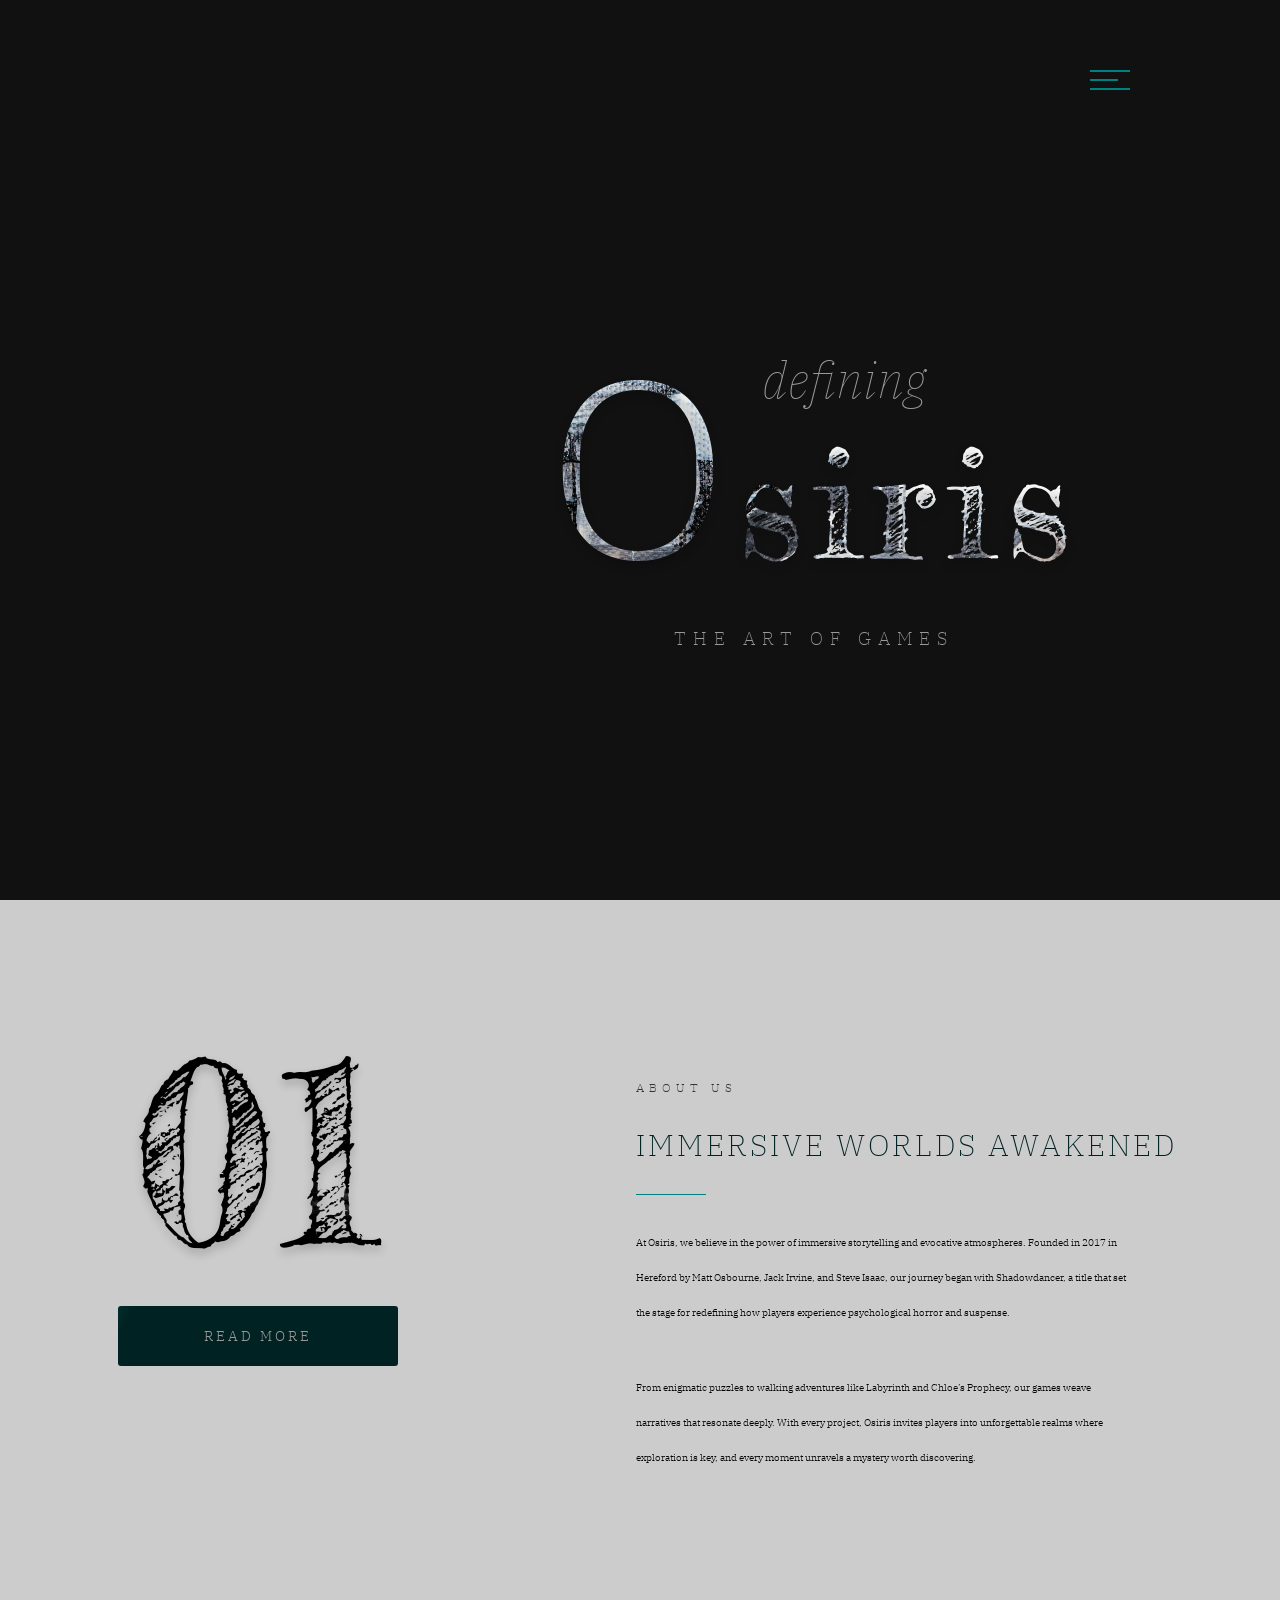
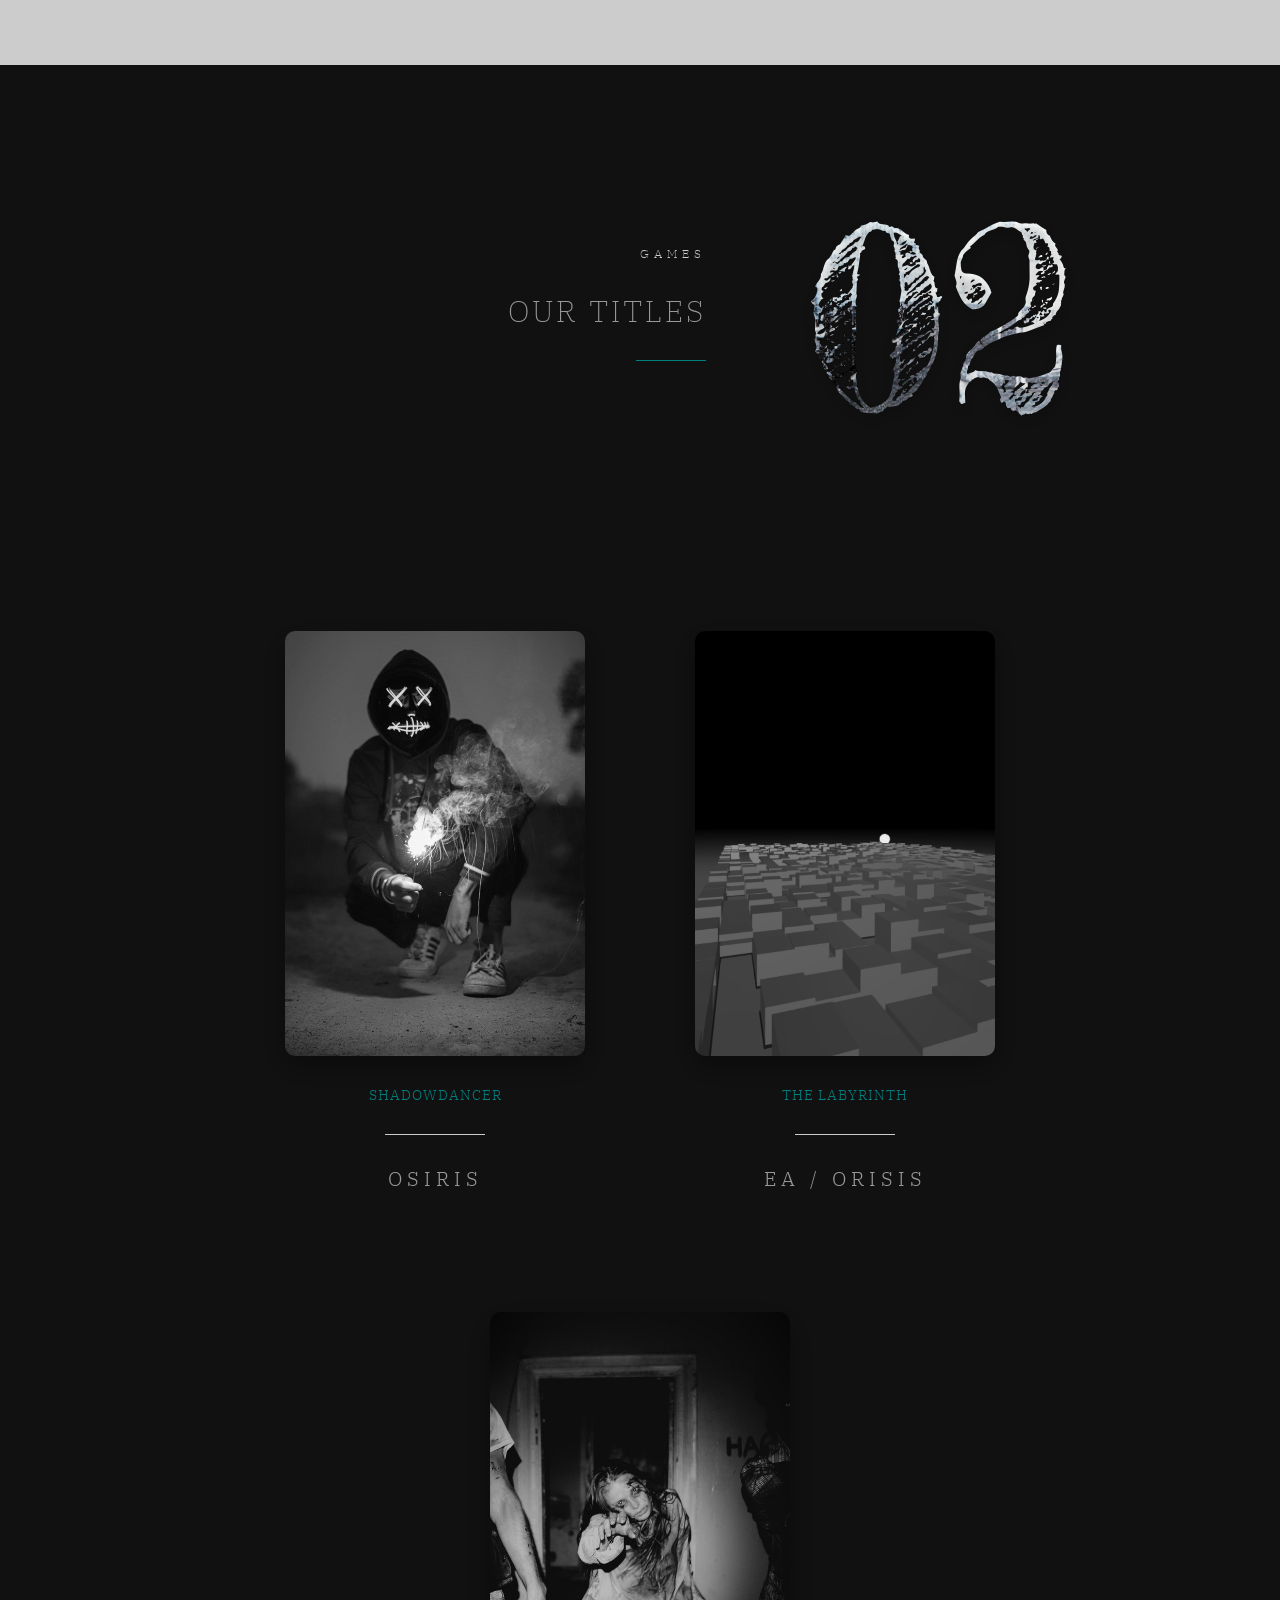
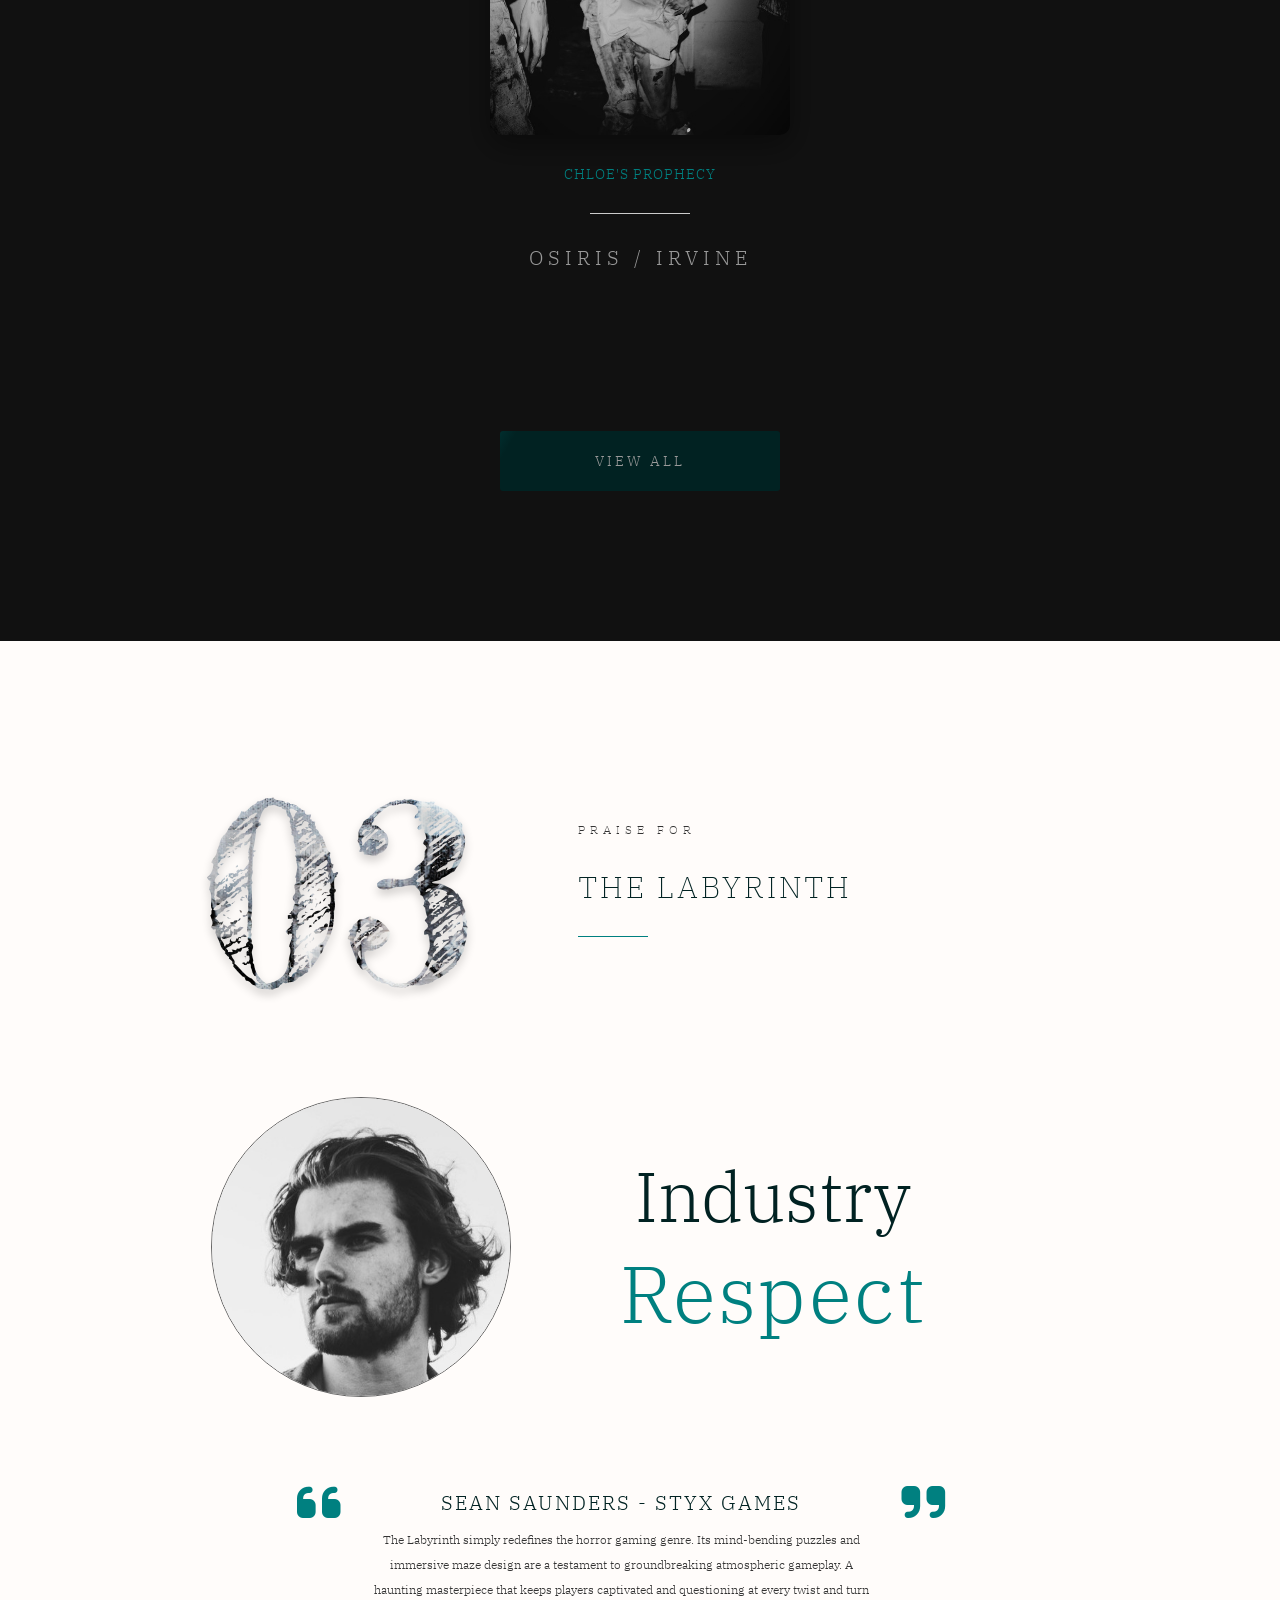
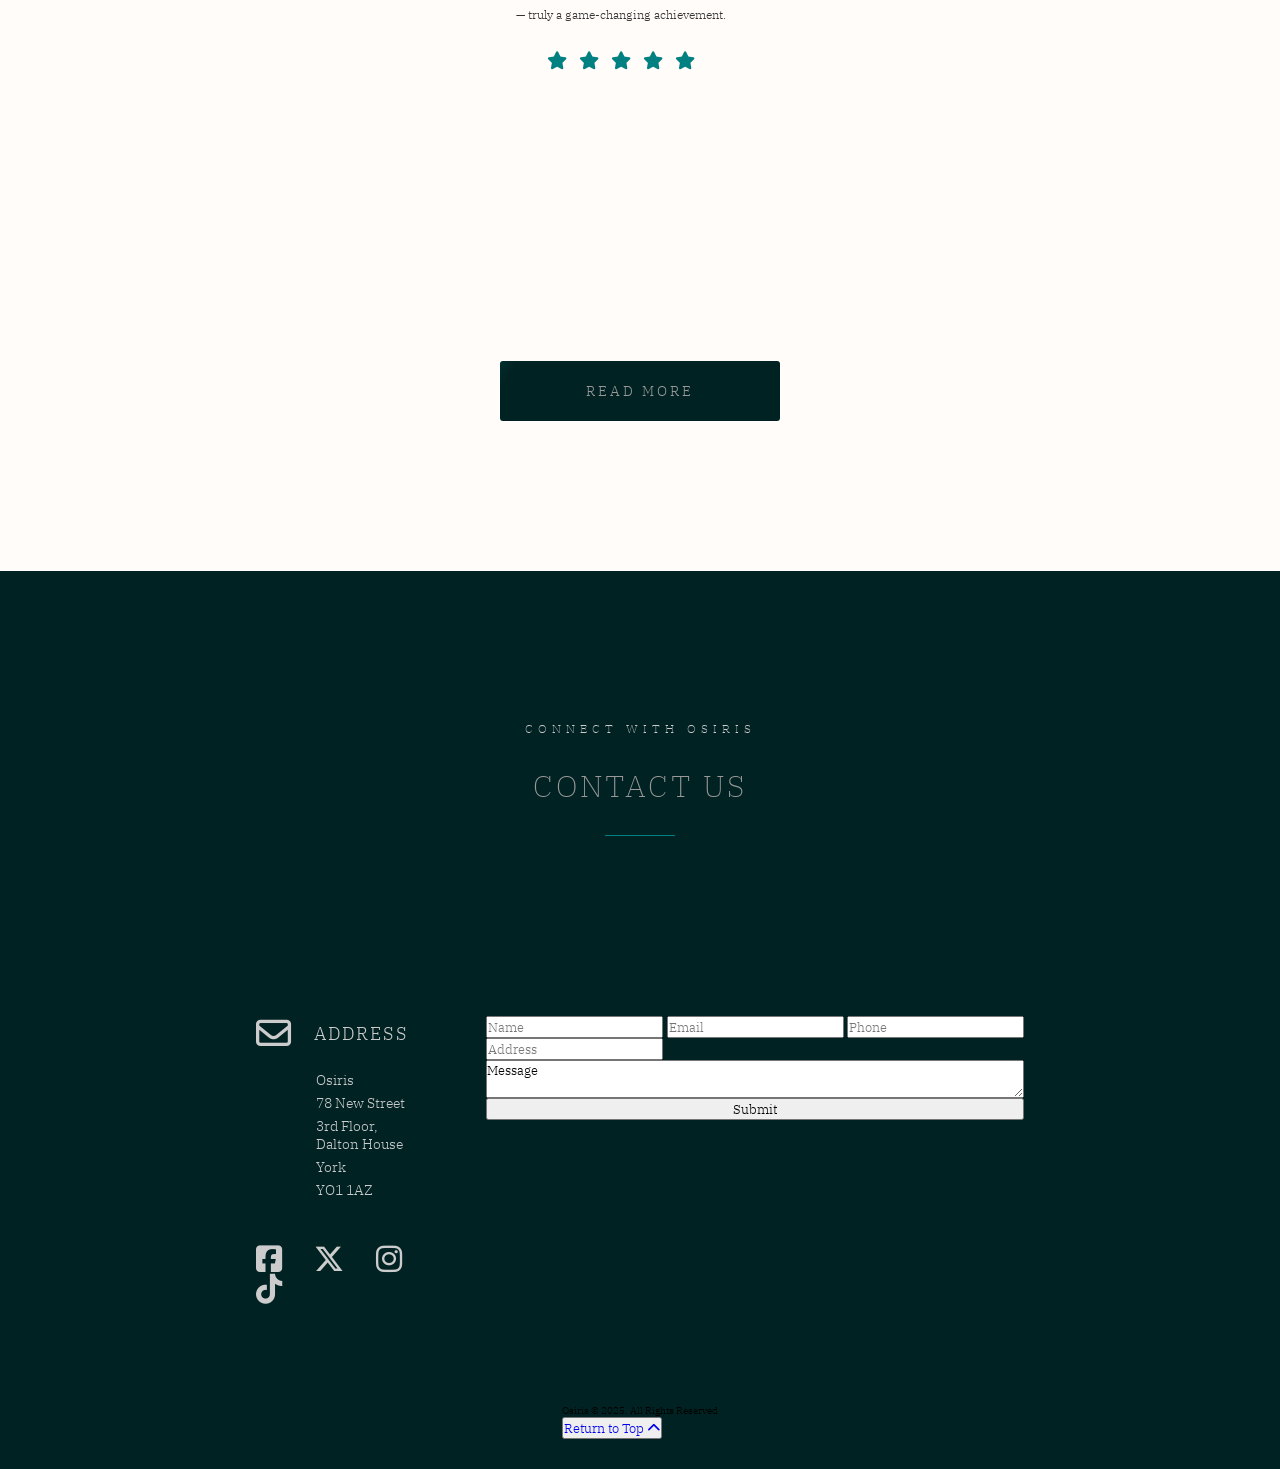
==== commit b555a194: "Will probably get rid of the left hand logo" ====
--- a/index.html
+++ b/index.html
@@ -56,9 +56,9 @@
     </nav>
 
     <header>
-      <a href="index.html" class="logo">
+      <!-- <a href="index.html" class="logo">
         <span>Osiris</span>
-      </a>
+      </a> -->
       <div class="banner">
         <h3>defining</h3>
         <h1><span>O</span>siris</h1>
@@ -177,15 +177,15 @@
 
     <footer id="footer">
       <div class="footer-header">
-        <h4 class="section-heading-sm">Connect with Osiris</h4>
-        <h1 class="section-heading-lg">Contact Us</h1>
+        <h4 class="section-heading-sm games-heading-sm">Connect with Osiris</h4>
+        <h1 class="section-heading-lg games-heading-lg">Contact Us</h1>
         <div class="section-border"></div>
       </div>
       <div class="footer-content">
         <div class="footer-social">
           <div class="address">
             <div>
-              <i class="fa-regular a-envelope"></i>
+              <i class="fa-regular fa-envelope"></i>
               <span>Address</span>  
             </div>
             <p class="address-par">
--- a/styles.css
+++ b/styles.css
@@ -261,17 +261,17 @@
   position: relative;
 }
 
-.logo { 
+/* .logo { 
   position: absolute;
   top: 3rem;
   left: 25rem;
-}
-
-.logo span {
+} */
+
+/* .logo span {
   font-family: var(--feature-font);
   font-size: 7rem;
   color: var(--grey-medium);
-}
+} */
 
 .banner {
   position: absolute;
@@ -661,6 +661,91 @@
   transform: translateX(-50%);
 }
 
+footer{
+  width: 100%;
+  display: flex;
+  flex-direction: column;
+  align-items: center;
+  padding: 15rem 0 3rem 0;
+  background-color: var(--main-dark);
+}
+
+.footer-header {
+  text-align: center;
+  margin-bottom: 15rem;
+}
+
+.footer-header .section-border::after {
+  left: 50%;
+  transform: translateX(-50%);
+}
+
+.footer-content {
+  width: 60%;
+  display: flex;
+  margin-bottom: 10rem;
+}
+
+.footer-social {
+  width: 30%;
+}
+
+.address div {
+  display: flex;
+  align-items: center;
+  margin-bottom: 2rem;
+}
+
+.address i {
+  font-size: 3.5rem;
+  color: var(--grey-light);
+  margin-right: 2.3rem;
+}
+
+.address div span {
+  font-size: 1.8rem;
+  text-transform: uppercase;
+  letter-spacing: 0.2rem;
+  color: var(--grey-light);
+}
+
+.address-par {
+  display: flex;
+  flex-direction: column;
+  margin-bottom: 4rem;
+  padding-left: 6rem;
+}
+
+.address-par span {
+  width: 10rem;
+  font-size: 1.4rem;
+  color: var(--grey-light);
+  margin-bottom: 0.5rem;
+}
+
+.social-media i {
+  font-size: 3rem;
+  color: var(--grey-light);
+  margin-right: 3rem;
+  cursor: pointer;
+}
+
+.footer-form {
+  width: 70%;
+}
+
+.footer-form form {
+  display: flex;
+  flex-direction: column;
+}
+
+.input-group {
+  display: flex;
+  justify-content: space-between;
+  flex-wrap: wrap;
+}
+
+
 @media (max-width: 1600px) {
   .game {
     margin: 6rem 3rem;
@@ -706,9 +791,9 @@
   html {
     font-size: 52%;
   }
-  .logo {
+  /* .logo {
     left: 10rem;
-  }
+  } */
   .menu-icon {
     right: 5rem;
   }
@@ -772,9 +857,9 @@
   .navigate .nav-right {
     width: 100%;
   }
-  .logo {
+  /* .logo {
     left: 5rem;
-  }
+  } */
   .banner h3 {
     font-size: 3.5rem;
   }
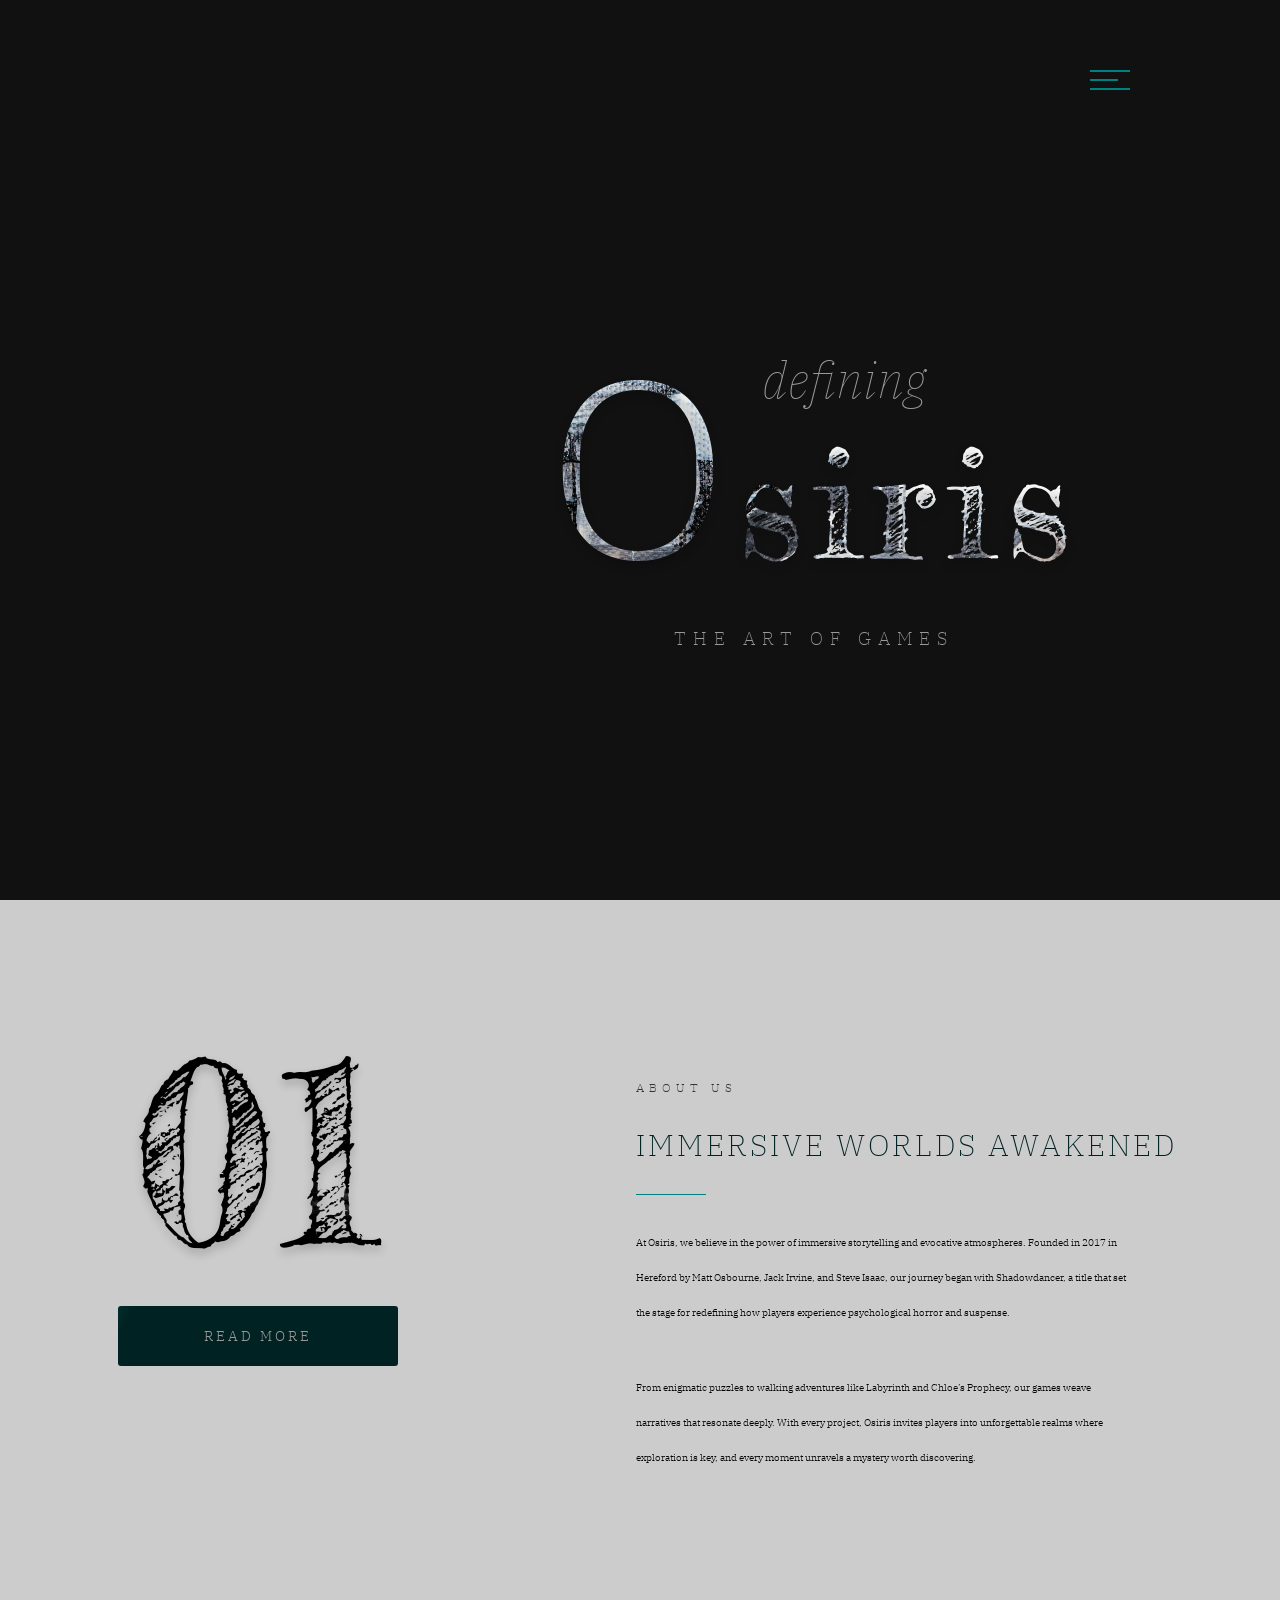
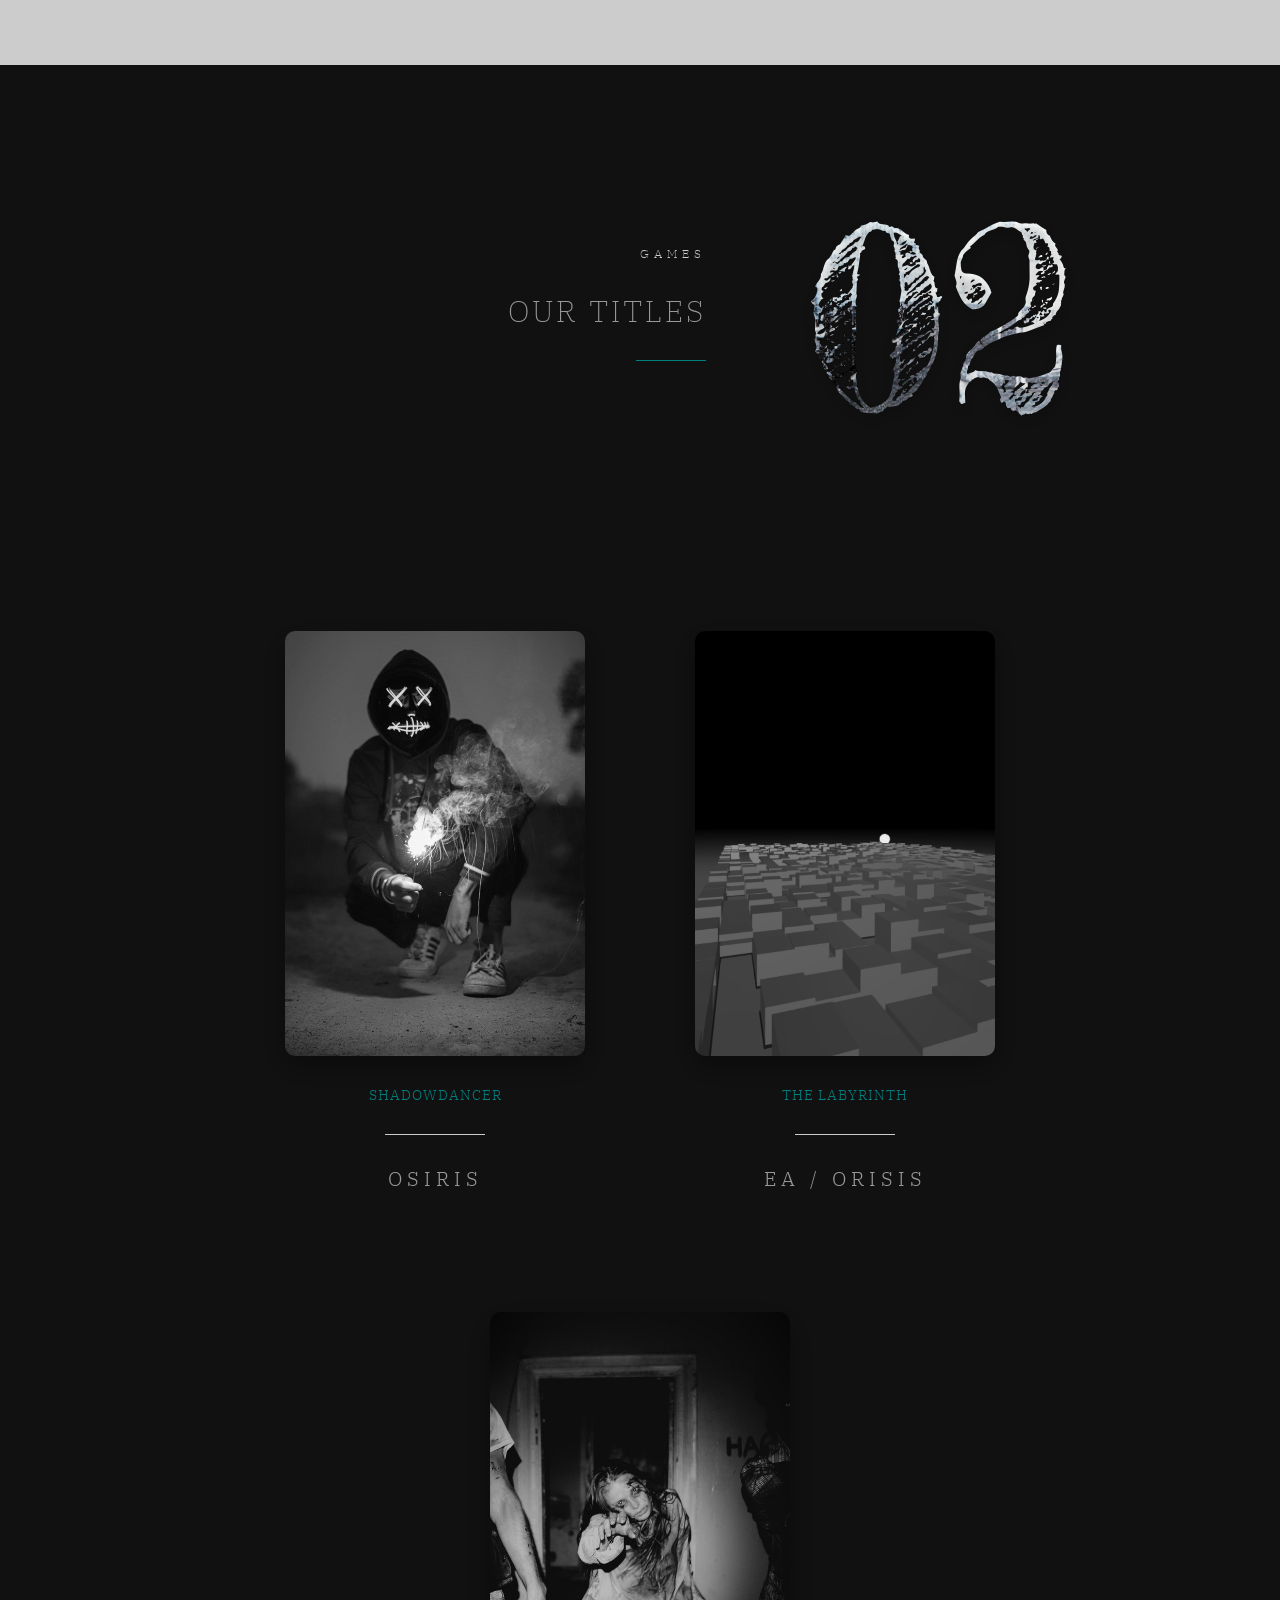
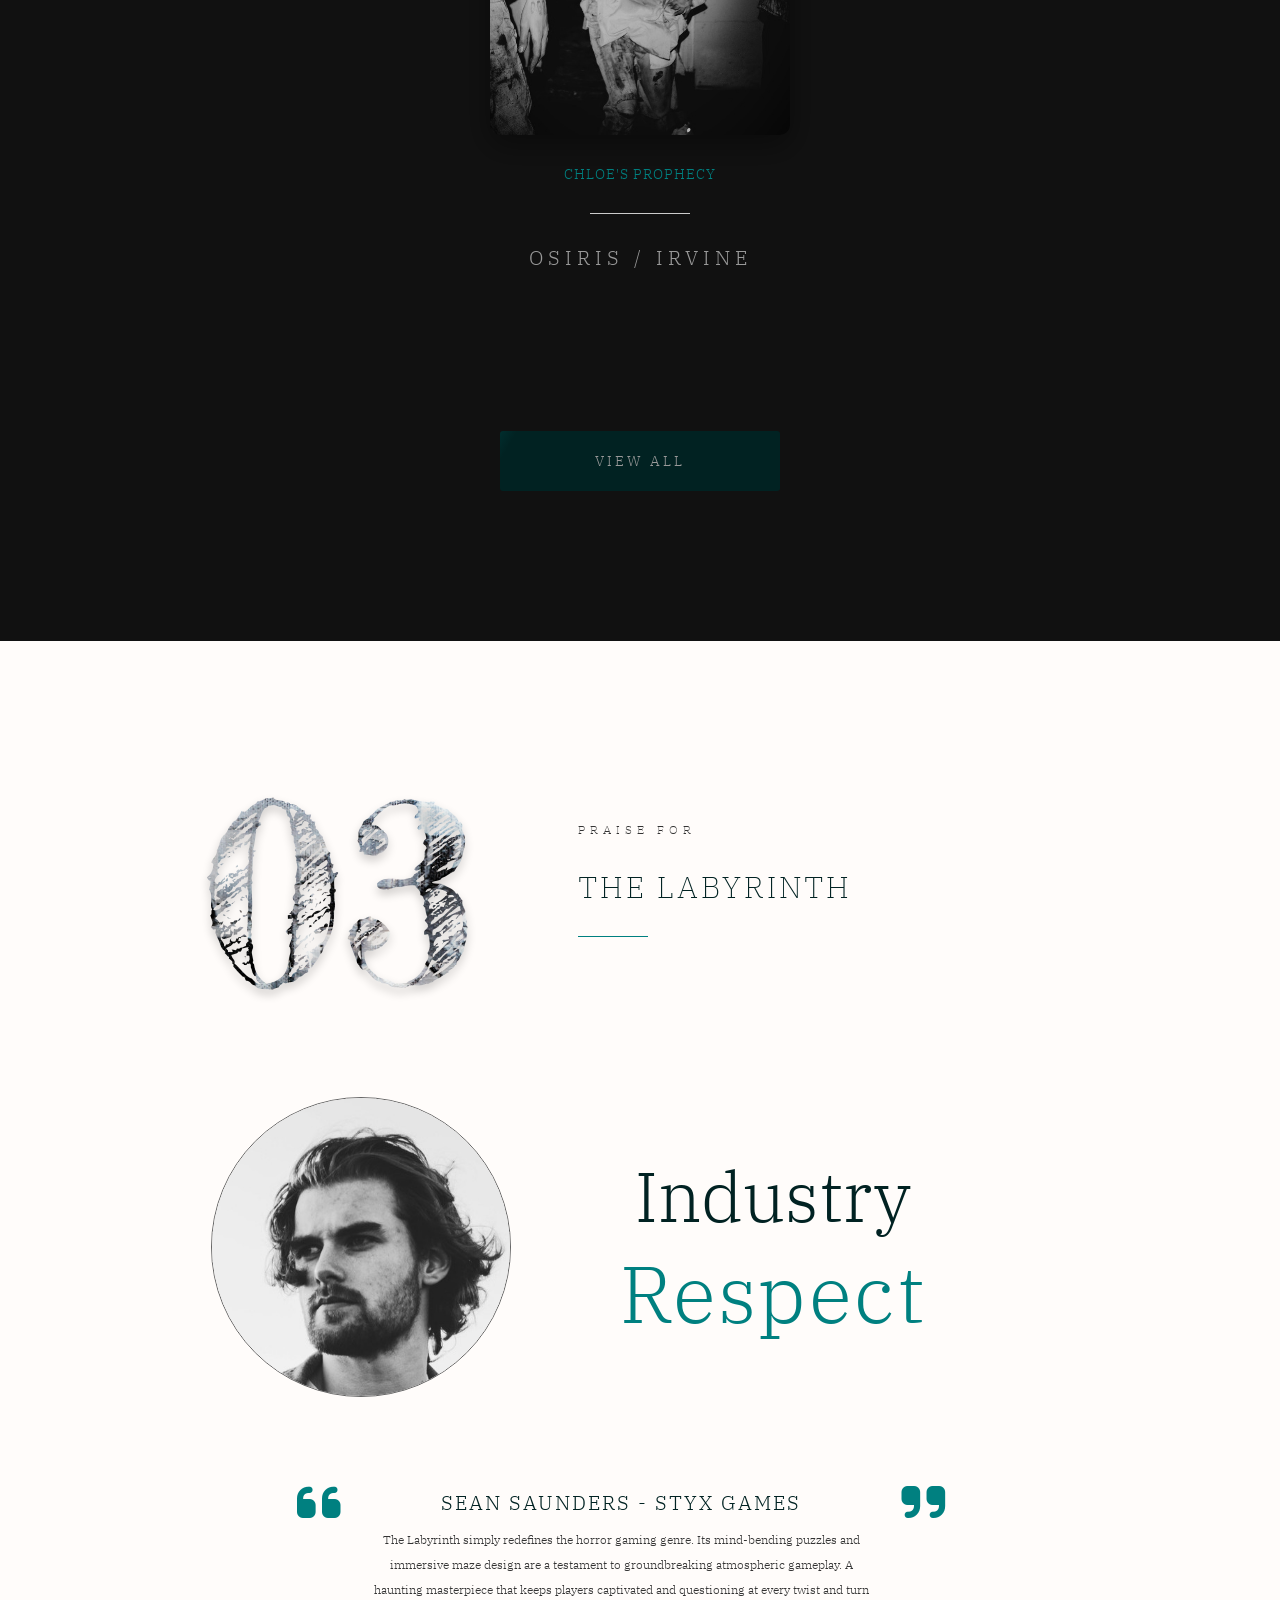
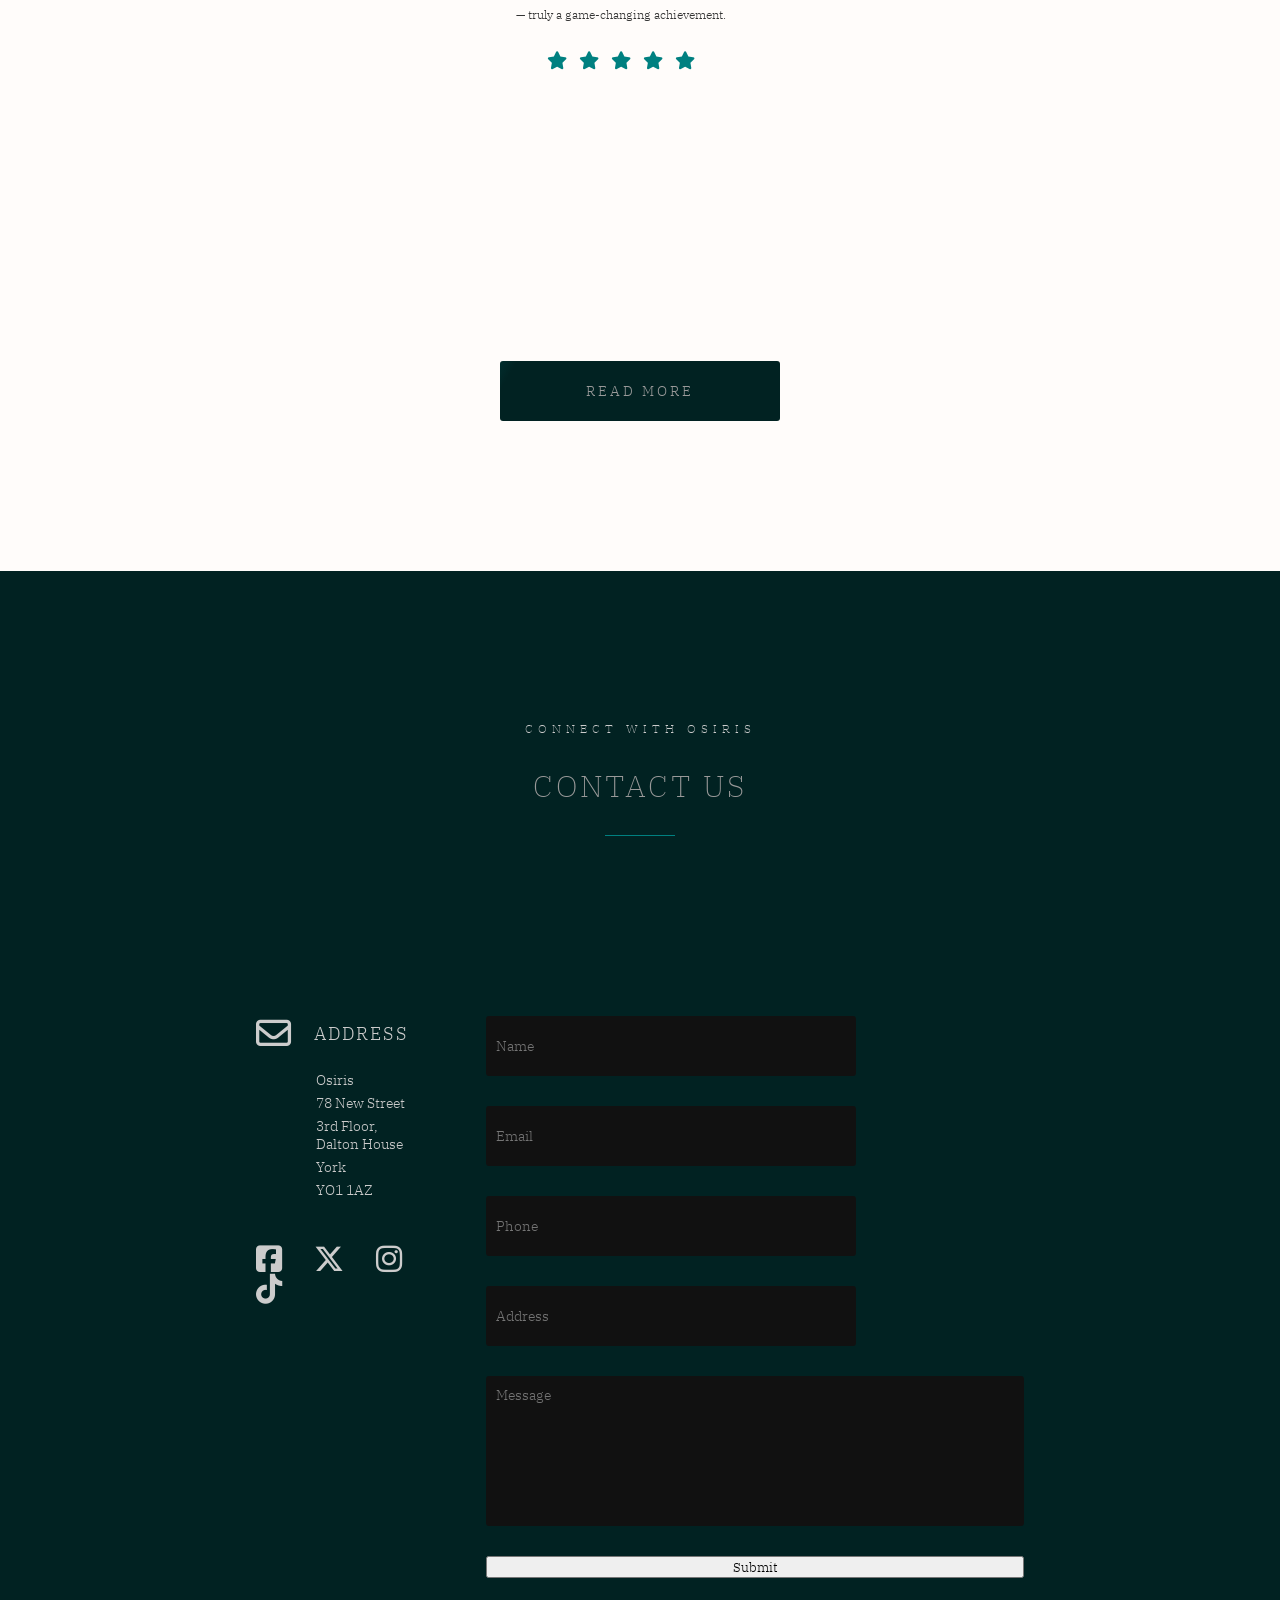
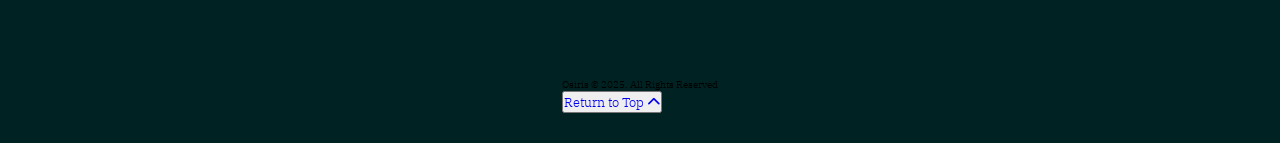
==== commit 722092c6: "Added textarea styling. Removed logo HTML" ====
--- a/index.html
+++ b/index.html
@@ -56,9 +56,6 @@
     </nav>
 
     <header>
-      <!-- <a href="index.html" class="logo">
-        <span>Osiris</span>
-      </a> -->
       <div class="banner">
         <h3>defining</h3>
         <h1><span>O</span>siris</h1>
@@ -211,7 +208,7 @@
               <input type="text" placeholder="Phone">
               <input type="text" placeholder="Address">
             </div>
-            <textarea>Message</textarea>
+            <textarea placeholder="Message"></textarea>
             <button type="button">Submit</button>
           </form>
         </div>
--- a/styles.css
+++ b/styles.css
@@ -261,18 +261,6 @@
   position: relative;
 }
 
-/* .logo { 
-  position: absolute;
-  top: 3rem;
-  left: 25rem;
-} */
-
-/* .logo span {
-  font-family: var(--feature-font);
-  font-size: 7rem;
-  color: var(--grey-medium);
-} */
-
 .banner {
   position: absolute;
   right: 20rem;
@@ -745,6 +733,27 @@
   flex-wrap: wrap;
 }
 
+.input-group input {
+  width: 37rem;
+  height: 6rem;
+  margin-bottom: 3rem;
+}
+
+.input-group input,
+textarea {
+  background-color: var(--dark);
+  border: none;
+  padding: 1rem;
+  font-size: 1.4rem;
+  color: var(--light);
+  border-radius: 0.3rem;
+}
+
+textarea {
+  height: 15rem;
+  margin-bottom: 3rem;
+  resize: none;
+}
 
 @media (max-width: 1600px) {
   .game {
@@ -791,9 +800,6 @@
   html {
     font-size: 52%;
   }
-  /* .logo {
-    left: 10rem;
-  } */
   .menu-icon {
     right: 5rem;
   }
@@ -857,9 +863,6 @@
   .navigate .nav-right {
     width: 100%;
   }
-  /* .logo {
-    left: 5rem;
-  } */
   .banner h3 {
     font-size: 3.5rem;
   }
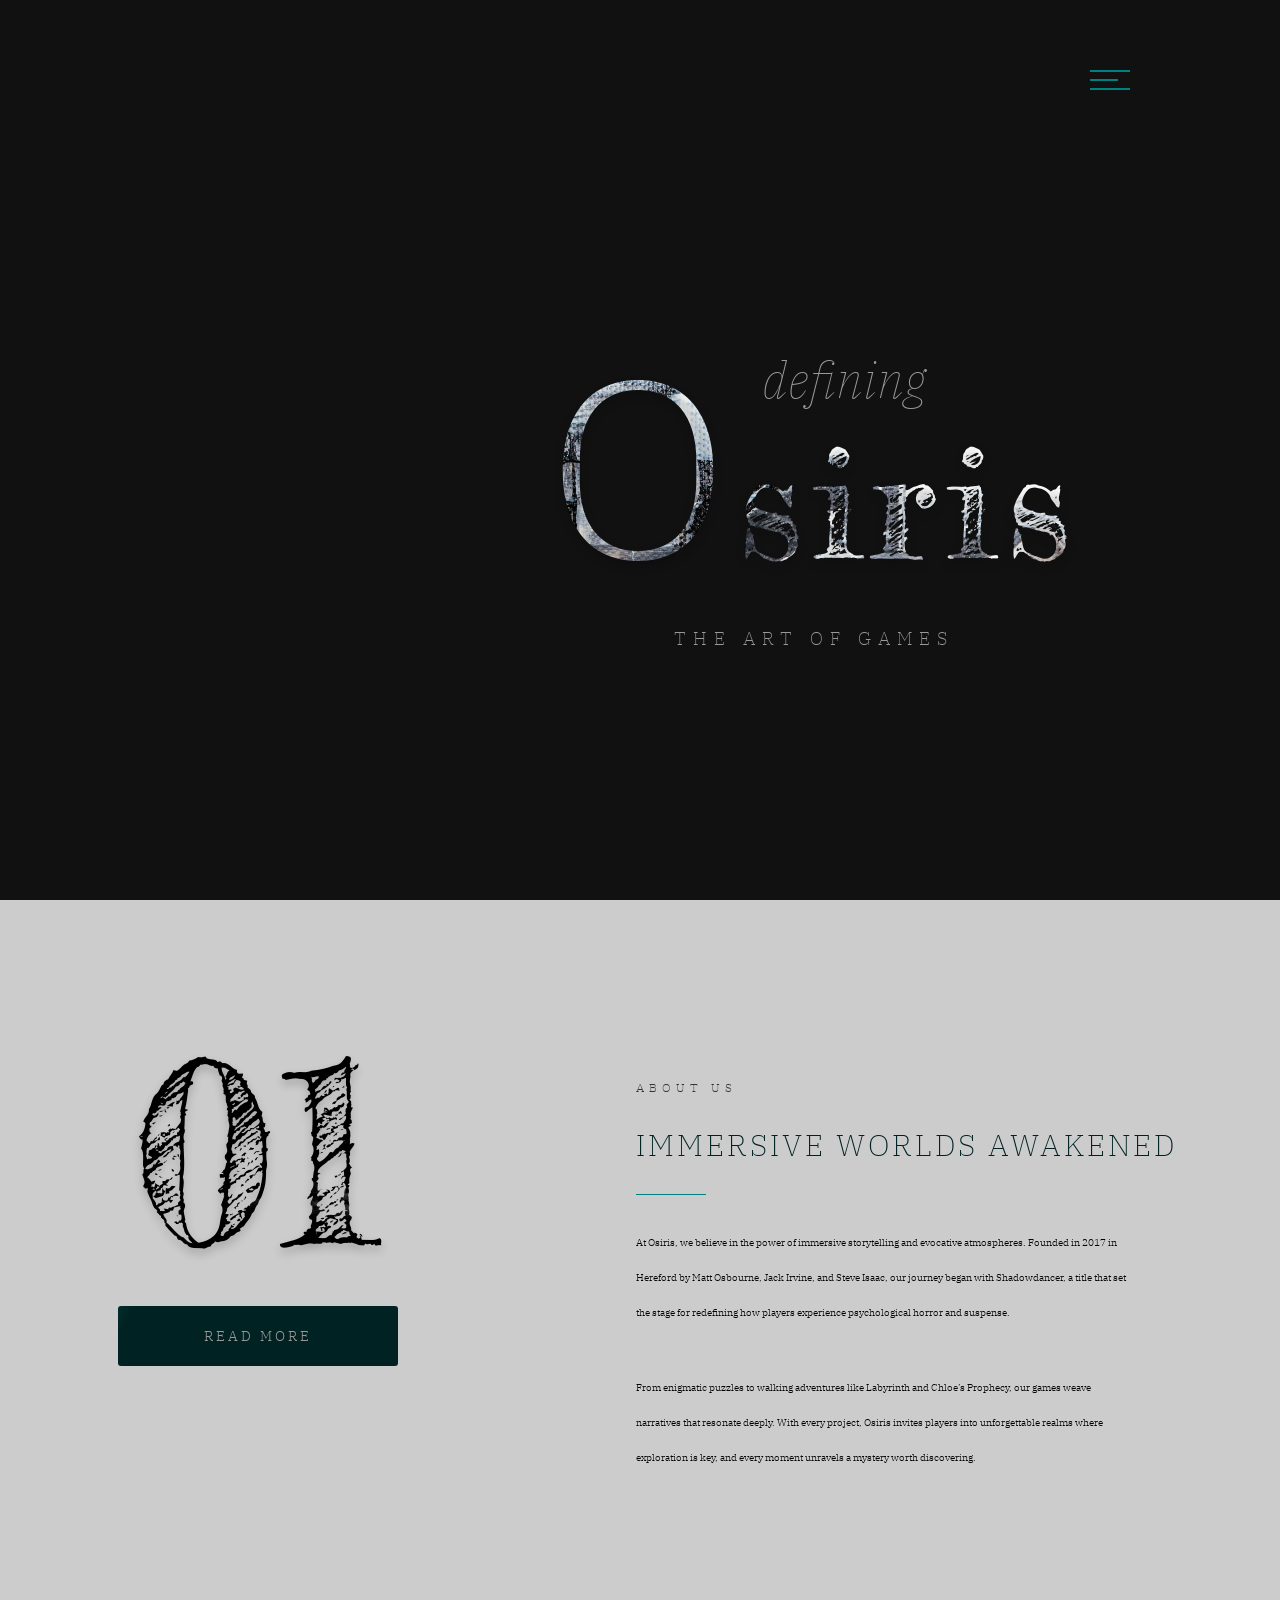
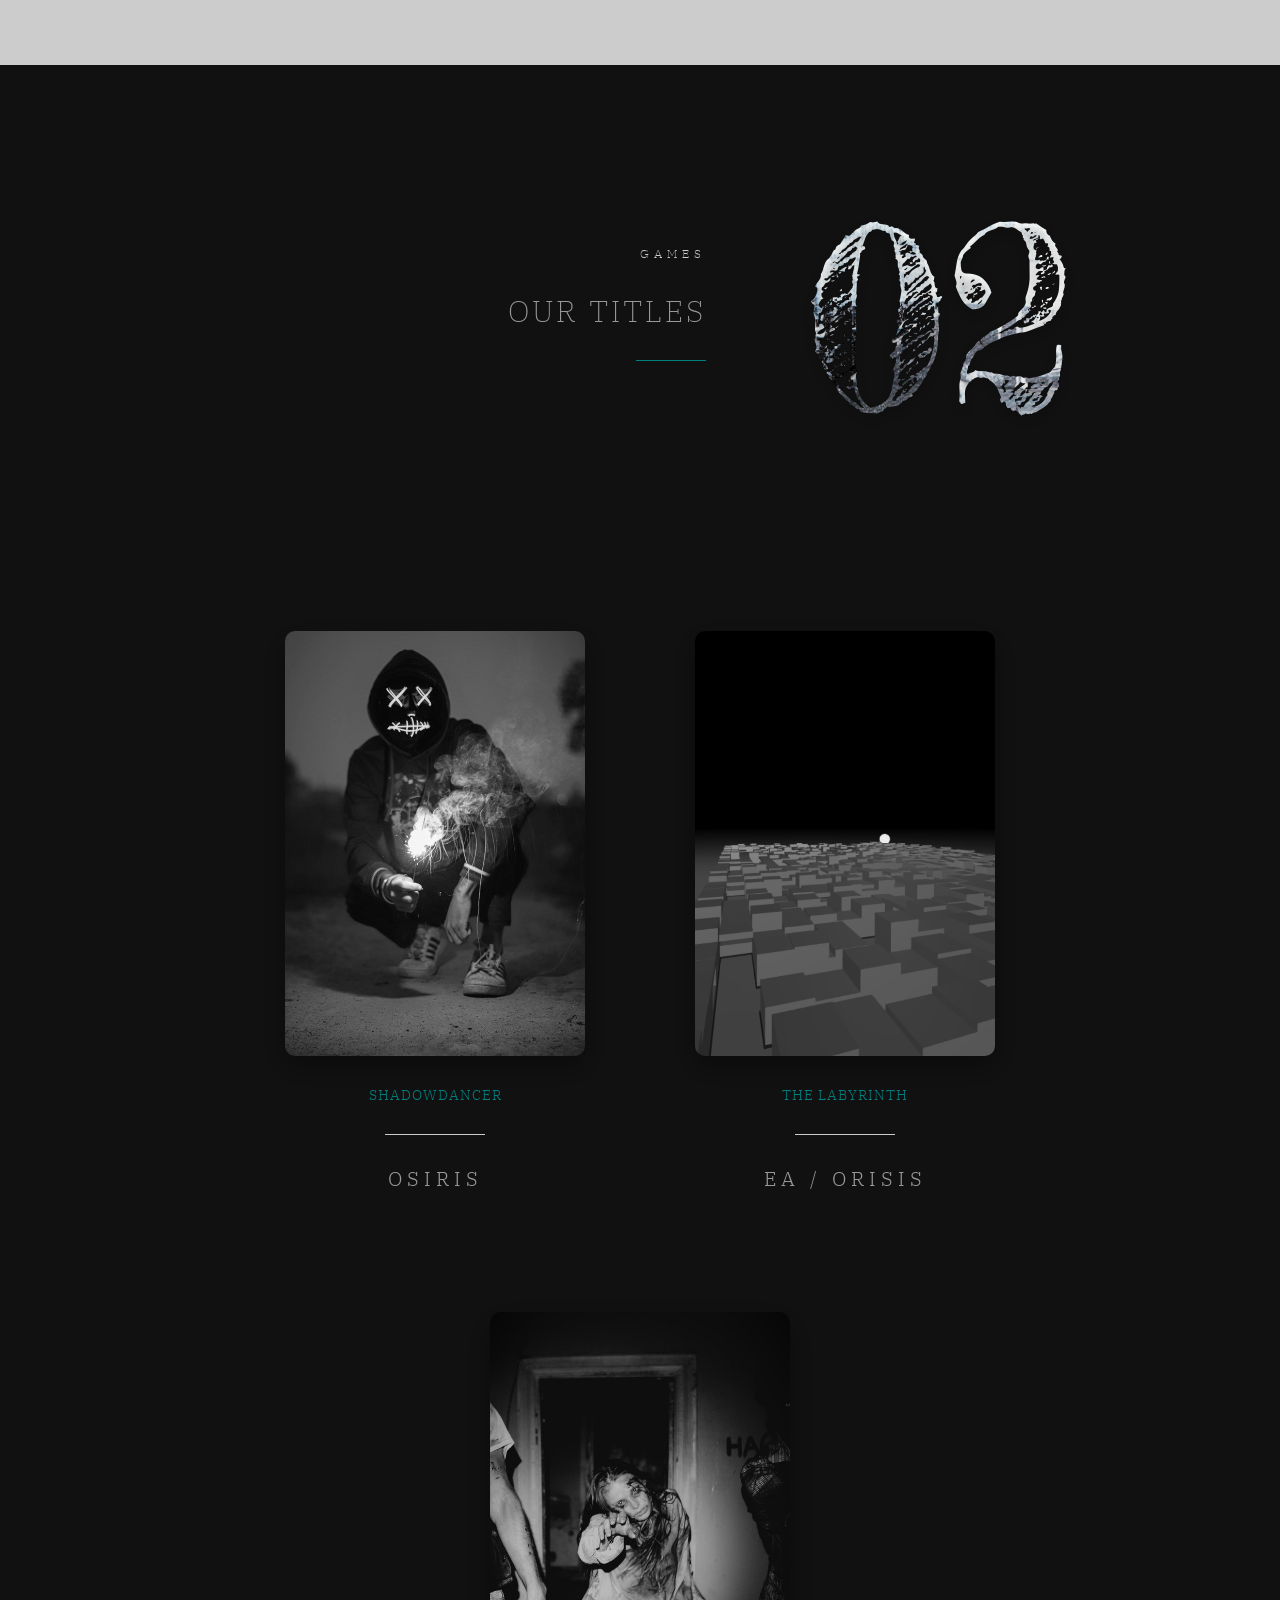
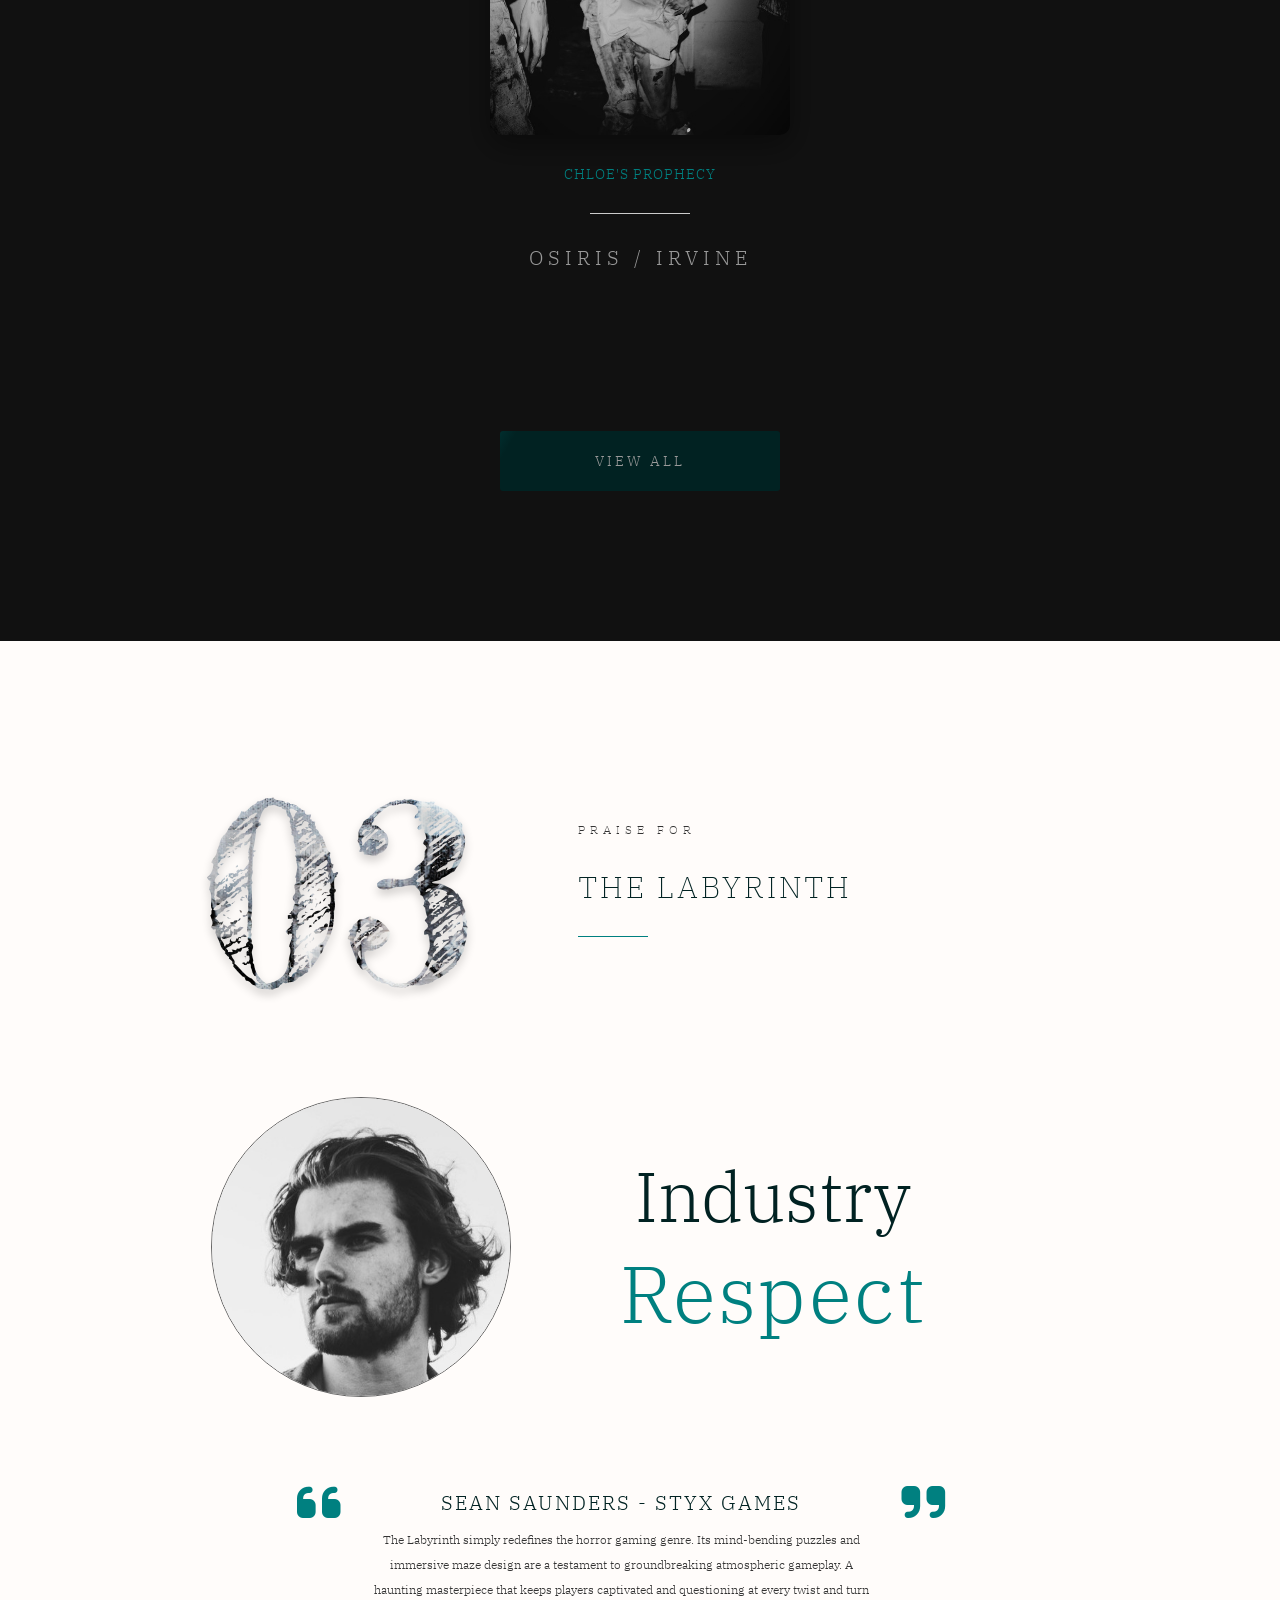
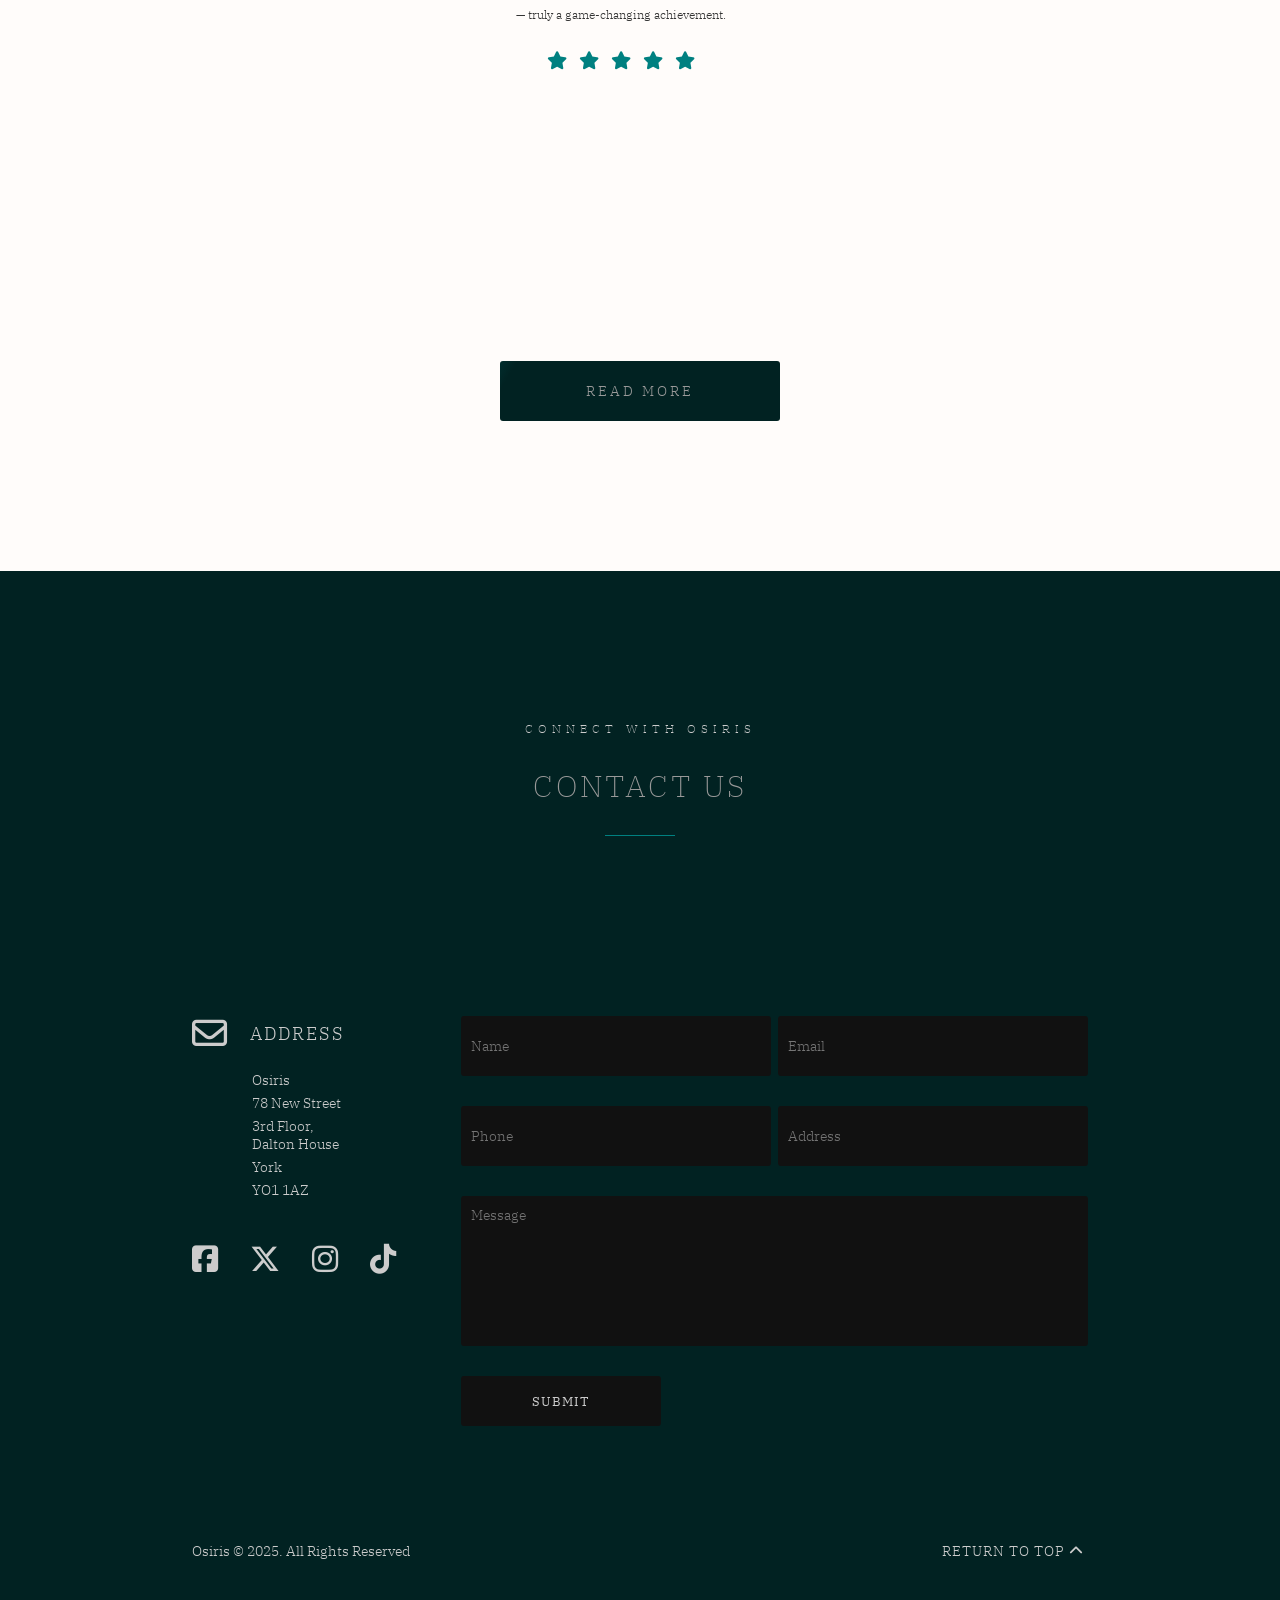
==== commit c305a885: "Footer media queries done. Tweak made elsewhere." ====
--- a/index.html
+++ b/index.html
@@ -172,7 +172,7 @@
       </button>
     </section>
 
-    <footer id="footer">
+    <footer id="contact">
       <div class="footer-header">
         <h4 class="section-heading-sm games-heading-sm">Connect with Osiris</h4>
         <h1 class="section-heading-lg games-heading-lg">Contact Us</h1>
--- a/styles.css
+++ b/styles.css
@@ -335,6 +335,7 @@
 .main-btn {
   width: 28rem;
   height: 6rem;
+  font-weight: 400;
   background-color: var(--main-dark);
   border: none;
   border-radius: 0.3rem;
@@ -755,7 +756,59 @@
   resize: none;
 }
 
+.footer-form button {
+  width: 20rem;
+  height: 5rem;
+  background-color: var(--dark);
+  /* margin-left: auto; */
+  border: none;
+  border-radius: 0.3rem;
+  font-weight: 400;
+  text-transform: uppercase;
+  color: var(--grey-light);
+  letter-spacing: 0.1rem;
+  cursor: pointer;
+}
+
+.footer-form button:active {
+  transform: translateY(0.2rem);
+}
+
+.footer-bottom {
+  width: 60%;
+  display: flex;
+  justify-content: space-between;
+  align-items: center;
+}
+
+.footer-bottom p {
+  font-size: 1.4rem;
+  color: var(--grey-light)
+}
+
+.footer-bottom button {
+  width: 15rem;
+  height: 5rem;
+  border: none;
+  background: none;
+}
+
+.footer-bottom button a {
+  width: 100%;
+  height: 100%;
+  display: flex;
+  justify-content: space-evenly;
+  align-items: center;
+  font-size: 1.4rem;
+  color: var(--grey-light);
+  text-transform: uppercase;
+  letter-spacing: 0.1rem;
+}
+
 @media (max-width: 1600px) {
+  .input-group input {
+    width: 31rem;
+  }
   .game {
     margin: 6rem 3rem;
   }
@@ -794,6 +847,12 @@
     align-items: center;
     flex-wrap: wrap;
   }
+  .footer-content {
+    width: 70%;
+  }
+  .footer-bottom {
+    width: 70%;
+  }
 }
 
 @media (max-width: 1024px) {
@@ -805,6 +864,12 @@
   }
   .banner {
     bottom: 20rem;
+  }
+  .footer-content {
+    width: 80%;
+  }
+  .footer-bottom {
+    width: 80%;
   }
 }
 
@@ -839,6 +904,9 @@
   .testimonials {
     height: 100vh;
   }
+  .input-group input {
+    width: 28rem;
+  }
 }
 
 @media (max-width: 768px) {
@@ -850,6 +918,9 @@
   }
   .testimonials {
     height: 115vh;
+  }
+  .input-group input {
+    width: 26rem;
   }
 }
 
@@ -931,12 +1002,6 @@
   .feedback-heading {
     margin-bottom: 5rem;
   }
-
-  .quote-bg {
-    top: 50rem;
-      left: 9rem;
-      height: 50rem;
-  }
   .quote {
     top: 58rem;
     left: 12rem;
@@ -947,13 +1012,37 @@
     font-size: 3.5rem;
   }
   .quote-header h1 {
-    font-size: 5rem;
+    padding: 0 5rem;
   }
   .quote-body p {
     width: 30rem;
     font-size: 1.4rem;
     margin-bottom: 3.5rem;
   }
+  .footer-content {
+    flex-direction: column-reverse;
+  }
+  .footer-social,
+  .footer-form {
+    width: 100%;
+  }
+  .footer-social {
+    display: flex;
+    justify-content: space-between;
+  }
+  .social-media {
+    align-self: center;
+  }
+  .input-group {
+    width: 100%;
+  }
+  .input-group input {
+    width: inherit;
+  }
+  .footer-form button {
+    width: 100%;
+    margin-bottom: 10rem;
+  }
 }
 
 @media (max-width: 393px) {
@@ -966,4 +1055,7 @@
   html {
     font-size: 36%;
   } 
+  .testimonial {
+    height: 150vh;
+  }
 }
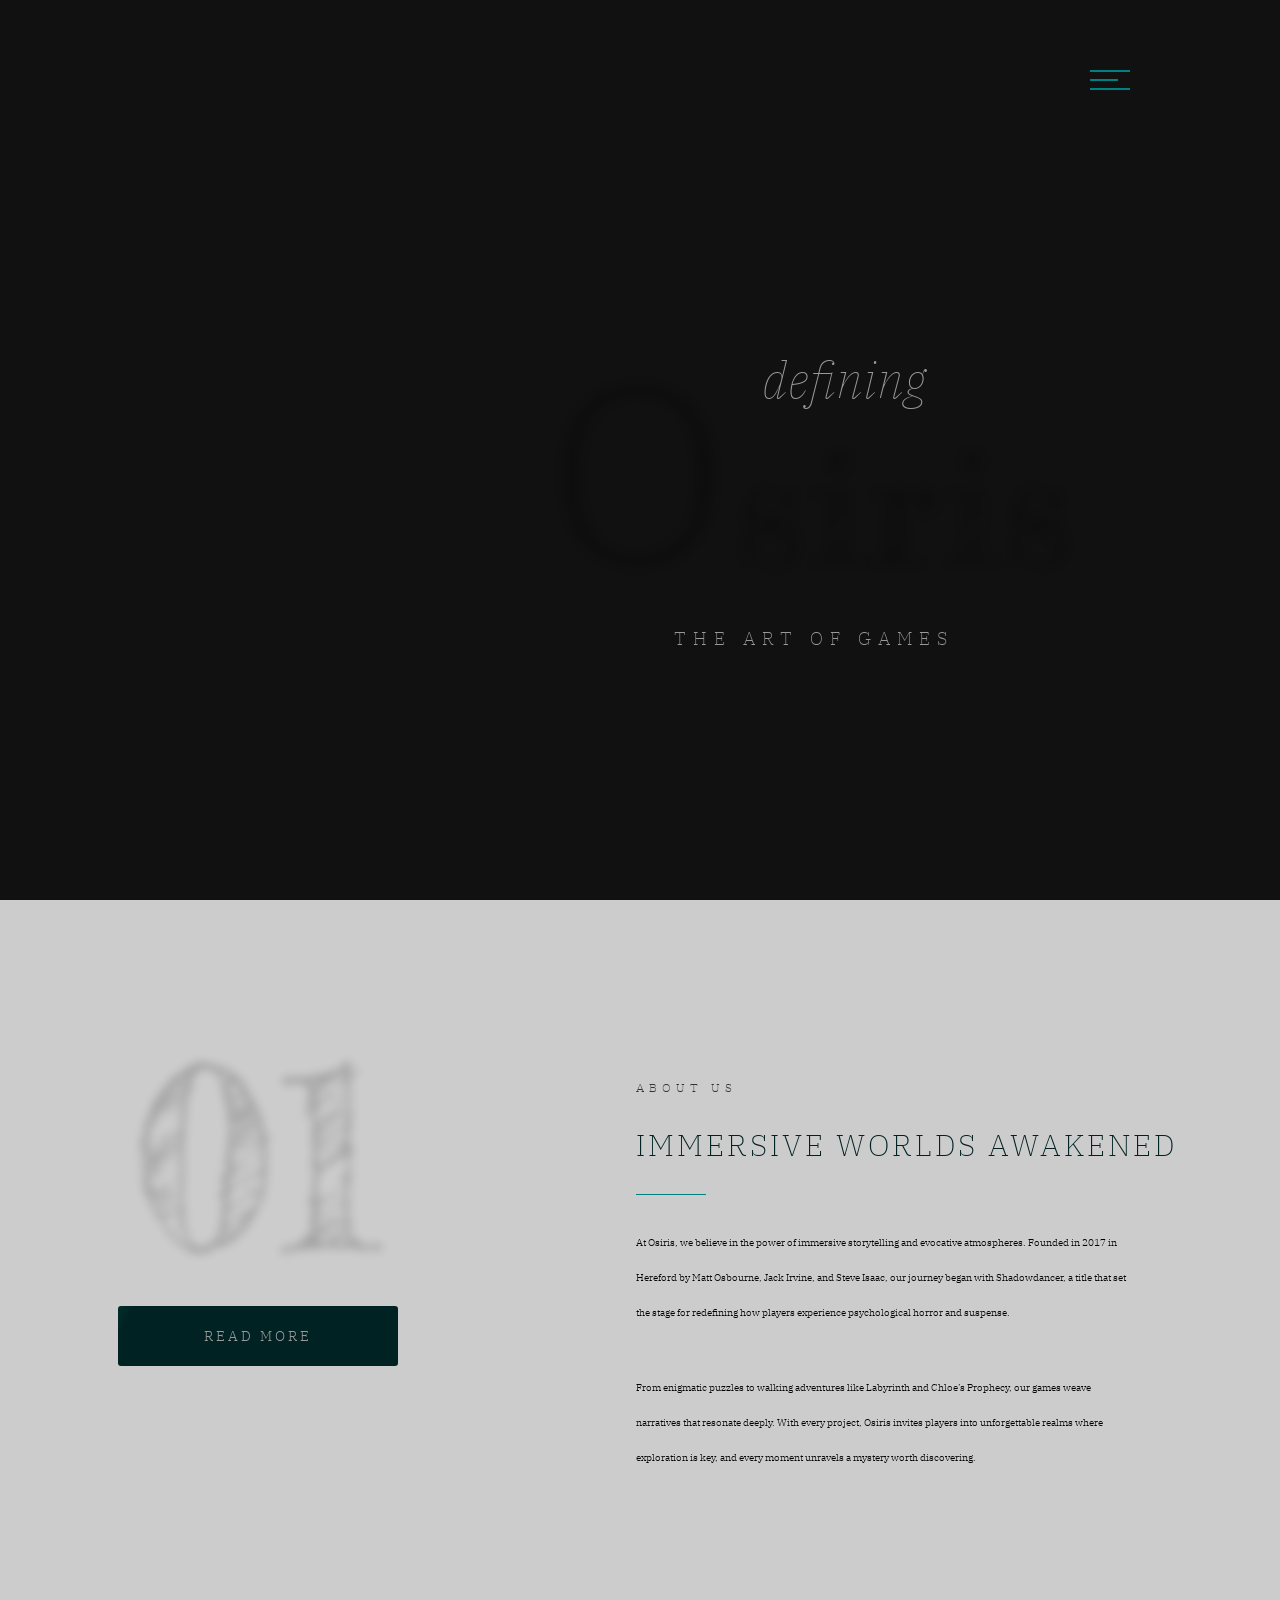
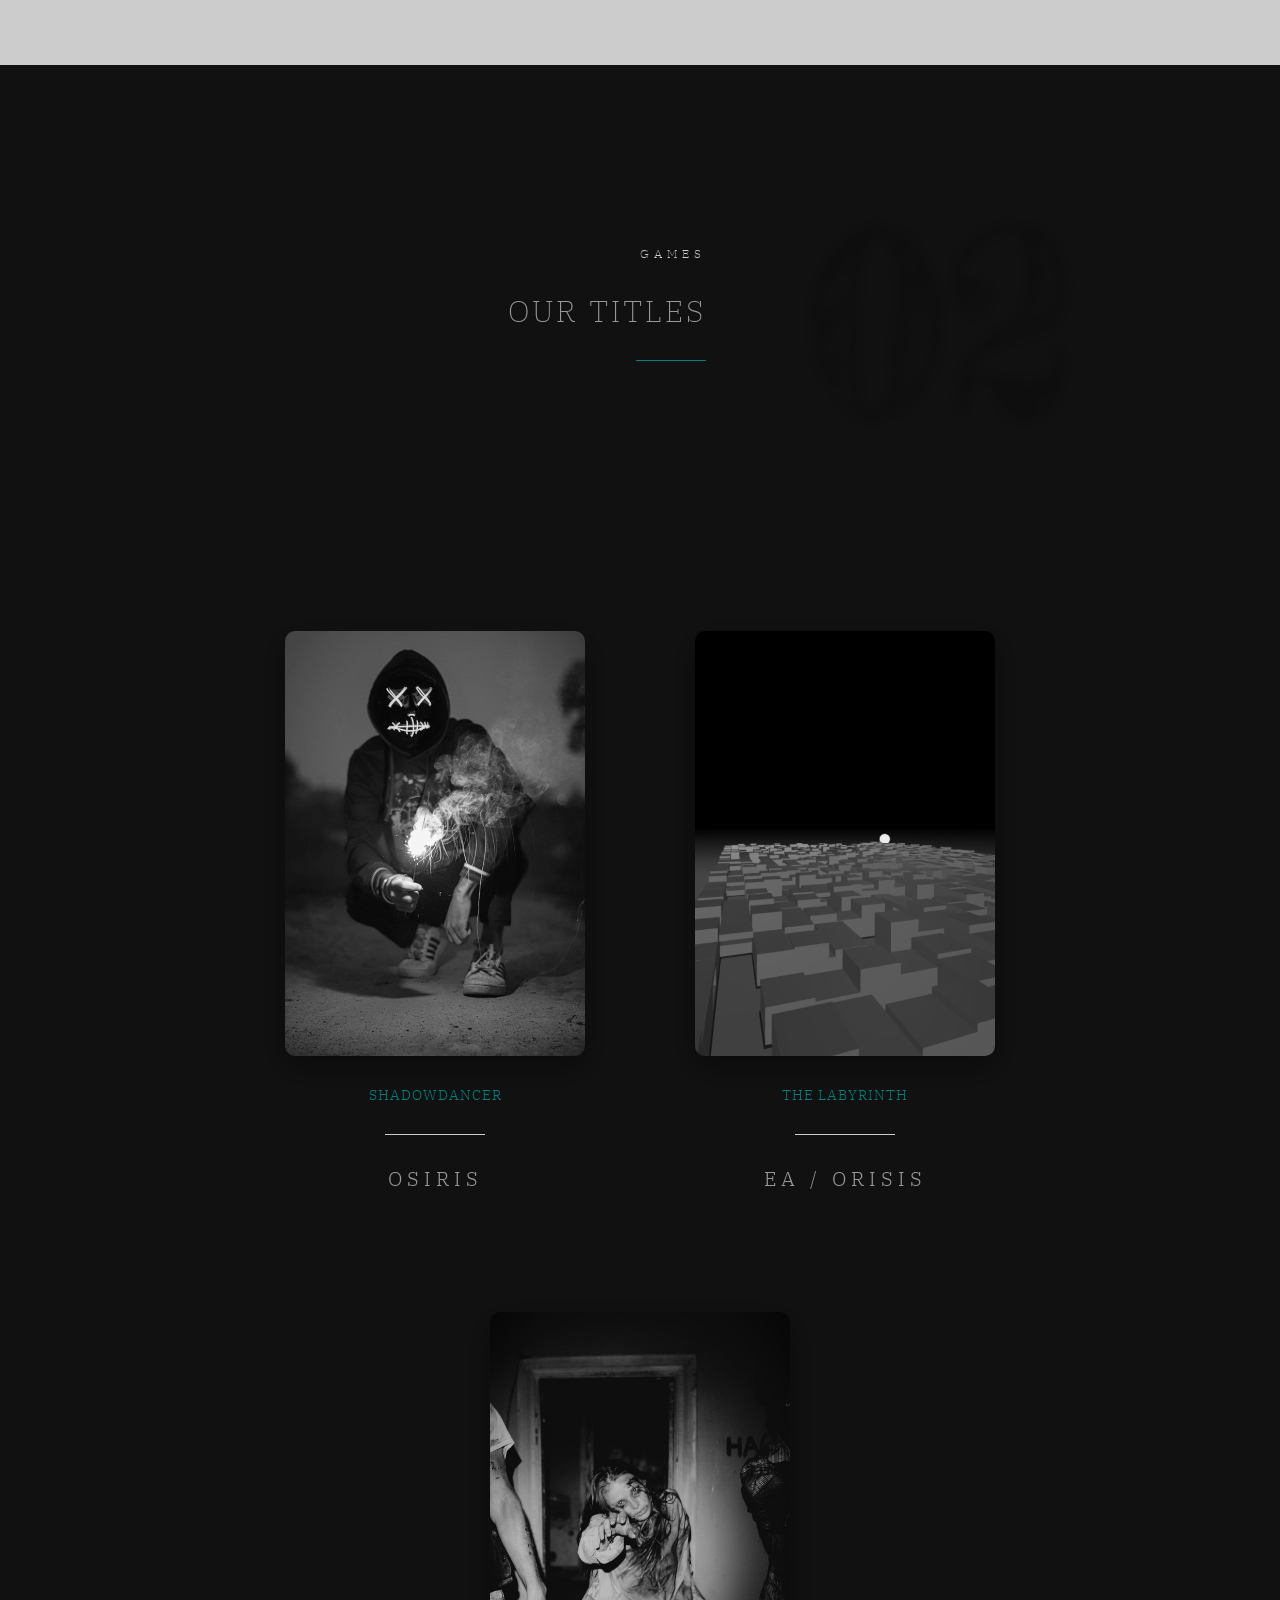
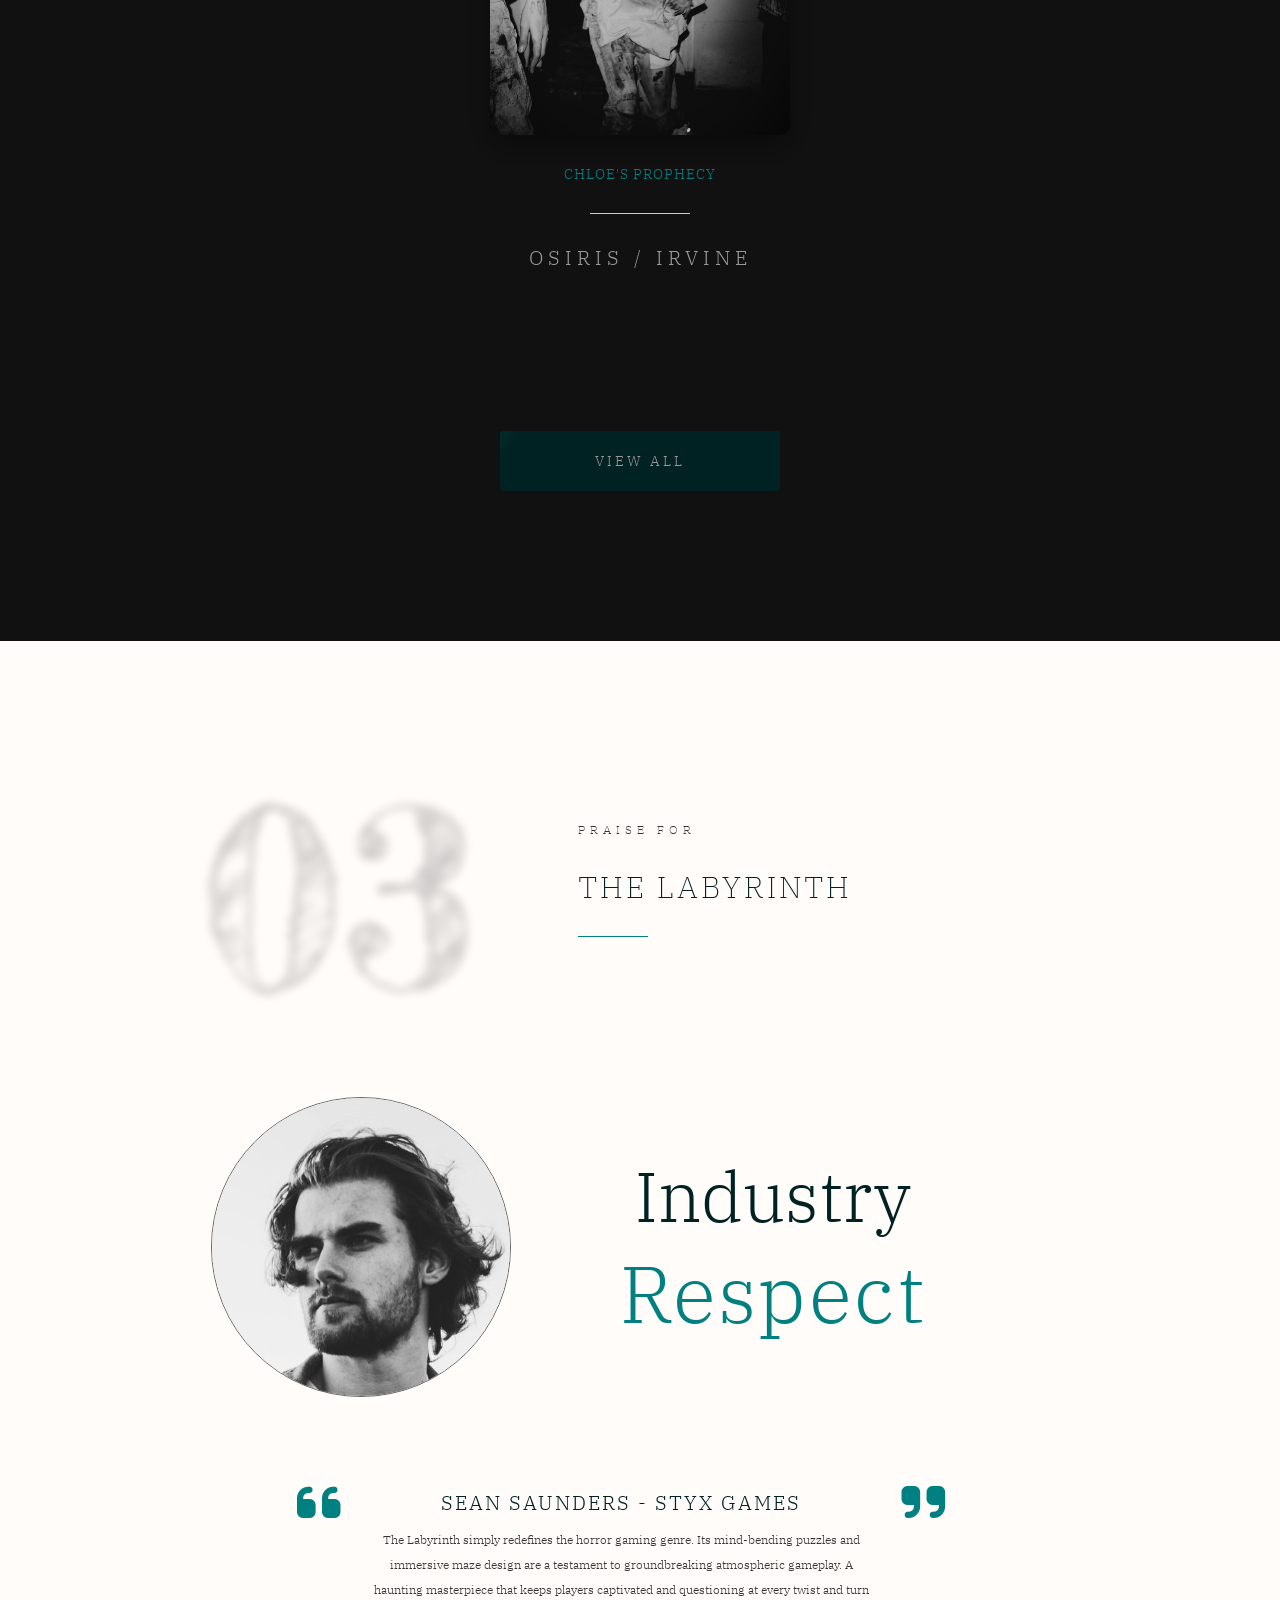
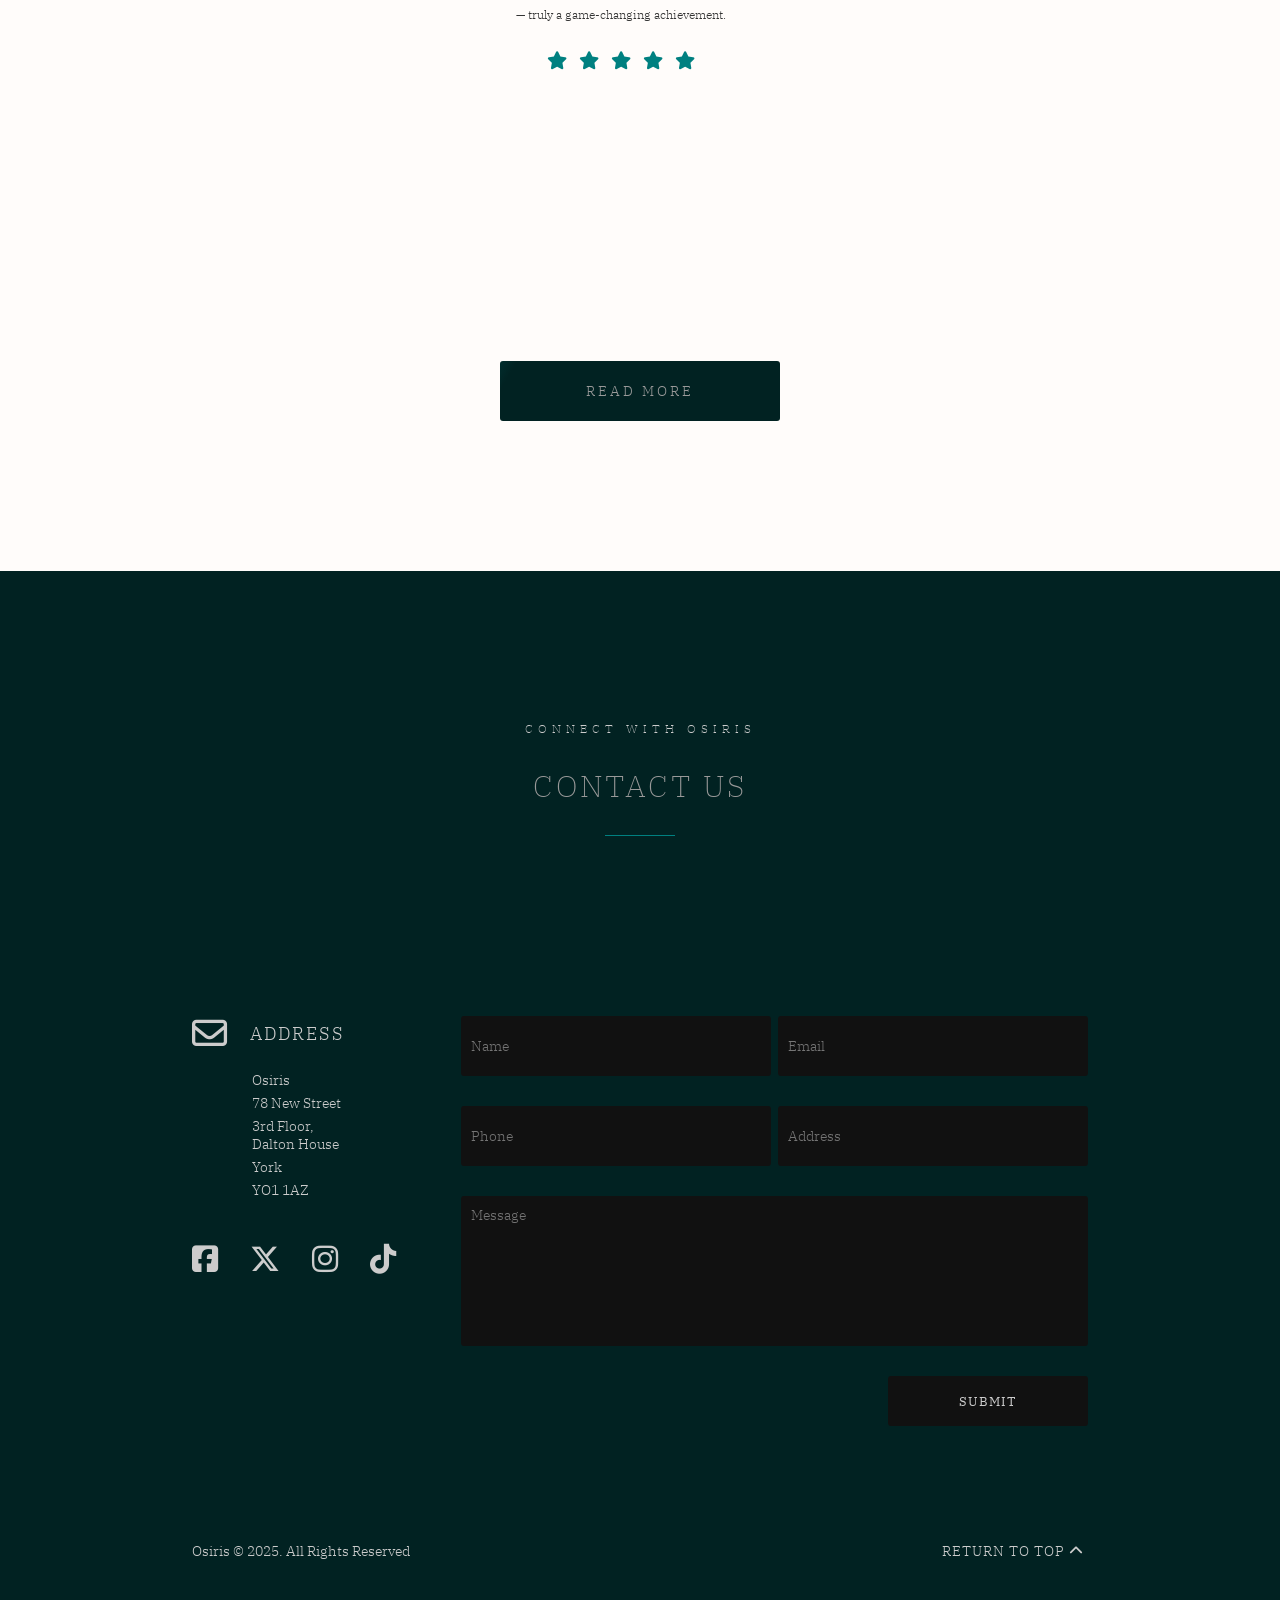
==== commit 43dde907: "Reorganise current files." ====
--- a/index.html
+++ b/index.html
@@ -7,7 +7,7 @@
     integrity="sha512-Evv84Mr4kqVGRNSgIGL/F/aIDqQb7xQ2vcrdIwxfjThSH8CSR7PBEakCr51Ck+w+/U6swU2Im1vVX0SVk9ABhg=="
     crossorigin="anonymous" referrerpolicy="no-referrer" />
   <link rel="icon" type="image/png" href="./images/billy.png">
-  <link rel="stylesheet" href="./styles.css">
+  <link rel="stylesheet" href="./css/styles.css">
   <title>Osiris</title>
 </head>
 <body class="body">
@@ -28,28 +28,16 @@
         <div class="nav-items">
           <a href="index.html">Home</a>
           <a href="#">
-            <span> 
-              01
-            </span>
-            Games
-          </a>
-          <a href="#">
-            <span>
-              02
-            </span>
-            Latest
-          </a>
-          <a href="#">
-            <span>
-              03
-            </span>
-            About
-          </a>
-          <a href="#">
-            <span>
-              04
-            </span>
-            Contact
+            <span>01</span> Games
+          </a>
+          <a href="#">
+            <span>02</span> Latest
+          </a>
+          <a href="#">
+            <span>03</span> About
+          </a>
+          <a href="#">
+            <span>04</span> Contact
           </a>
         </div>
       </div>
@@ -224,6 +212,6 @@
     </footer>
   </div>
 
-  <script src="./script.js"></script>
+  <script src="./js/script.js"></script>
 </body>
 </html>
--- a/css/styles.css
+++ b/css/styles.css
@@ -0,0 +1,1061 @@
+@import url('https://fonts.googleapis.com/css2?family=Fredericka+the+Great&family=IBM+Plex+Serif:ital,wght@0,100;0,200;0,300;0,400;0,500;0,600;0,700;1,100;1,200;1,300;1,400;1,500;1,600;1,700&family=Poppins:ital,wght@0,100;0,200;0,300;0,400;0,500;0,600;0,700;0,800;0,900;1,100;1,200;1,300;1,400;1,500;1,600;1,700;1,800;1,900&family=Six+Caps&display=swap');
+
+:root {
+  --main: #008080;
+  --main-light: #92d5d5;
+  --main-dark: #012222;
+  --dark: #111;
+  --light: #fffcfa;
+  --grey-dark: #333;
+  --grey-medium: #999;
+  --grey-light: #ccc;
+  --grey-light-extra: #eee;
+  --main-font: 'IBM Plex Serif', serif;
+  --logo-font: 'Six Caps', sans-serif;
+  --feature-font: 'Fredericka the Great', serif;
+  --second-font: 'Poppins', sans-serif;
+}
+
+* {
+  font-family: var(--main-font);
+  font-weight: 300;
+  margin: 0;
+  padding: 0;
+  box-sizing: border-box;
+  text-decoration: none;
+  outline: none;
+}
+
+html {
+  font-size: 62.5%;
+}
+
+/* To Do - Scrollbar */
+/* To Do - Loader */
+
+.container {
+  width: 100%;
+  height: 100%;
+  background-color: var(--dark);
+  position: relative;
+}
+
+/* .main-container {
+
+} */
+
+.menu-icon {
+  width: 4rem;
+  height: 2rem;
+  position: fixed;
+  top: 7rem;
+  right: 15rem;
+  display: flex;
+  flex-direction: column;
+  justify-content: space-between;
+  cursor: pointer;
+  z-index: 1000; 
+}
+
+.line {
+  height: 0.2rem;
+  background-color: var(--main);
+  transition: all 0.3s;
+}
+
+.line-1,
+.line-3 {
+  width: 100%;
+}
+
+.menu-icon:hover .line-1,
+.menu-icon:hover .line-3 {
+  width: 70%;
+}
+
+.navigate .line-1 {
+  width: 50%;
+  transform: translate(103%, 0.5rem) rotateZ(25deg);
+}
+
+.navigate .line-3 {
+  width: 50%;
+  transform: translate(103%, -0.5rem) rotateZ(-25deg);
+}
+
+.navigate .menu-icon:hover .line-1,
+.navigate .menu-icon:hover .line-3 {
+  width: 50%;
+}
+
+.line-2 {
+  width: 70%;
+}
+
+.menu-icon:hover .line-2 {
+  margin-left: 30%;
+}
+
+.navigate .line-2 {
+  width: 100%;
+}
+
+.navigate .menu-icon:hover .line-2 {
+  margin-left: 0;
+}
+
+.navigation {
+  width: 100%;
+  height: 100vh;
+  background-color: var(--main-dark);
+  position: fixed;
+  top: 0;
+  left: 0;
+  display: flex;
+  z-index: 100;
+  opacity: 0;
+  visibility: hidden;
+  transition: all 0.2s;
+}
+
+.navigate .navigation {
+  opacity: 1;
+  visibility: visible;
+}
+
+.nav-left {
+  width: 50%;
+  height: 100%;
+  cursor: pointer;
+  opacity: 0;
+  visibility: hidden;
+  transition: all 1s;
+}
+
+.navigate .nav-left {
+  opacity: 1;
+  visibility: visible;
+  transition: all 1s 0.7s;
+}
+
+.nav-left img {
+  width: 100%;
+  height: 100%;
+  object-fit: cover;
+  filter: grayscale(100%);
+  opacity: 0.5;
+  transition: all 1s;
+}
+
+.nav-left:hover img {
+  filter: grayscale(0);
+  opacity: 1;
+}
+
+.nav-right {
+  width: 100%;
+  width: 100%;
+  background-color: var(--dark);
+  display: flex;
+  justify-content: center;
+  align-items: center;
+  transform: translateX(-200%);
+}
+
+.navigate .nav-right {
+  transform: translateX(0);
+  width: 50%;
+  transition: all 1s;
+}
+
+.nav-items {
+  display: flex;
+  flex-direction: column;
+}
+
+.nav-items a {
+  font-size: 1.8rem;
+  margin: 2rem 0;
+  text-transform: uppercase;
+  color: var(--grey-medium);
+  opacity: 0;
+  visibility: hidden;
+}
+
+.navigate .nav-items a {
+  opacity: 1;
+  visibility: visible;
+}
+
+.navigate .nav-items a:nth-child(1) {
+  transition: opacity 0.5s 1s, color 0.3s;
+}
+
+.navigate .nav-items a:nth-child(2) {
+  transition: opacity 0.5s 1.2s, color 0.3s;
+}
+
+.navigate .nav-items a:nth-child(3) {
+  transition: opacity 0.5s 1.4s, color 0.3s;
+}
+
+.navigate .nav-items a:nth-child(4) {
+  transition: opacity 0.5s 1.6s, color 0.3s;
+}
+
+.navigate .nav-items a:nth-child(5) {
+  transition: opacity 0.5s 1.8s, color 0.3s;
+}
+
+.nav-items a:first-child {
+  padding-left: 6rem;
+  position: relative;
+}
+
+.nav-items a:first-child::before {
+  content: '';
+  width: 4.8rem;
+  height: 0.2rem;
+  background-color: var(--grey-medium);
+  position: absolute;
+  top: 50%;
+  left: 0;
+  transform: translateY(-50%);
+  transition: all 0.3s ease-in-out;
+}
+
+.nav-items a:first-child:hover::before {
+  background-color: var(--main);
+}
+
+.nav-items a:hover {
+  color: var(--main);
+}
+
+.nav-items a span {
+  font-family: var(--feature-font); 
+  font-weight: lighter;
+  font-size: 1.8rem;
+  margin-right: 1rem;
+  position: relative;
+}
+
+.nav-items a span::before {
+  content: '';
+  width: 0;
+  height: 0.1rem;
+  background-color: var(--main);
+  position: absolute;
+  bottom: 0;
+  left: 0;
+  transition: width 0.3s ease-in-out;;
+}
+
+.nav-items a:hover span:before {
+  width: 100%;
+}
+
+header {
+  width: 100%;
+  height: 100vh;
+  position: relative;
+}
+
+.banner {
+  position: absolute;
+  right: 20rem;
+  bottom: 30rem;
+  text-align: center;
+}
+
+.banner h3 {
+  font-size: 5rem;
+  font-style: italic;
+  font-weight: 100;
+  color: var(--grey-medium);
+  transform: translate(3rem, 11rem);
+}
+
+.banner h1 {
+  font-family: var(--feature-font);
+  font-size: 15rem;
+  letter-spacing: 1rem;
+  background-image: url('./images/banner-bg-text-2.jpg');
+  background-size: cover;
+  background-clip: text;
+  -webkit-background-clip: text;
+  color: transparent;
+  text-shadow: 0 0.5rem 1rem rgba(0, 0, 0, 0.2);
+}
+
+.banner h1 span {
+  font-size: 25rem;
+}
+
+.banner h4 {
+  font-size: 1.8rem;
+  font-weight: 200;
+  text-transform: uppercase;
+  letter-spacing: 0.7rem;
+  color: var(--grey-medium);
+}
+
+.about {
+  width: 100%;
+  background-color: var(--grey-light);
+  padding: 10rem 0 15rem 0;
+  display: flex;
+  justify-content: center;
+  align-items: center;
+}
+
+.about-content {
+  width: 100%;
+  height: 100%;
+  display: flex;
+}
+
+.about-content-left {
+  width: 50%;
+  text-align: center;
+  padding-right: 6rem;
+}
+
+.section-num span {
+  font-family: var(--feature-font);
+  font-size: 25rem;
+  background-image: url('./images/about.jpg');
+  background-size: cover;
+  background-clip: text;
+  -webkit-background-clip: text;
+  color: transparent;
+  text-shadow: 0 0.5rem 1rem rgba(0, 0, 0, 0.2);
+}
+
+.main-btn {
+  width: 28rem;
+  height: 6rem;
+  font-weight: 400;
+  background-color: var(--main-dark);
+  border: none;
+  border-radius: 0.3rem;
+  cursor: pointer;
+  position: relative;
+  overflow: hidden;
+}
+
+.main-btn:active {
+  transform: translateY(0.2rem);
+}
+
+.main-btn::before {
+  content: '';
+  width: 100%;
+  height: 100%;
+  background: linear-gradient(
+    to right,
+    transparent,
+    var(--main),
+    transparent
+  );
+  position: absolute;
+  top: 0;
+  left: -100%;
+  transform: skewX(-30deg);
+  transition: left 0.3s;
+}
+
+.main-btn:hover::before {
+  left: 100%;
+}
+
+.main-btn a {
+  width: 100%;
+  height: 100%;
+  font-size: 1.4rem;
+  text-transform: uppercase;
+  letter-spacing: 0.3rem;
+  color: var(--grey-medium);
+  display: flex;
+  justify-content: center;
+  align-items: center;
+}
+
+.about-content-right {
+  width: 50%;
+  padding: 8rem 0 0 6rem;
+}
+
+.section-heading-sm {
+  font-size: 1.2rem;
+  font-weight: 200;
+  text-transform: uppercase;
+  letter-spacing: 0.5rem;
+  color: var(--grey-dark);
+}
+
+.section-heading-lg {
+  font-size: 3rem;
+  font-weight: 200;
+  text-transform: uppercase;
+  letter-spacing: 0.3rem;
+  color: var(--main-dark);
+  margin: 3rem 0;
+}
+
+.section-border {
+  width: 50rem;
+  height: 0.1rem;
+  color: var(--main);
+  margin-bottom: 3rem;
+  position: relative;
+}
+
+.section-border::after {
+  content: '';
+  width: 7rem;
+  height: 0.1rem;
+  background-color: var(--main);
+  position: absolute;
+  top: 0;
+  left: 0;
+}
+
+.about p {
+  width: 50rem;
+  font-size: var(--grey-dark);
+  line-height: 3.5rem;
+  margin-bottom: 4rem;
+}
+
+.games {
+  width: 100%;
+  display: flex;
+  justify-content: center;
+  align-items: center;
+  padding: 10rem 0 15rem 0;
+}
+
+.games-content {
+  text-align: center;
+}
+
+.games-top {
+  display: flex;
+  align-items: center;
+  justify-content: center;
+  margin-bottom: 10rem;
+}
+
+.games-header {
+  text-align: right;
+  margin-right: 10rem;
+}
+
+.games-heading-sm {
+  color: var(--grey-light);
+}
+
+.games-heading-lg {
+  color: var(--grey-medium);
+}
+
+.games-header .section-border::after {
+  right: 0;
+  left: auto;
+}
+
+.games-top .section-num span {
+  background-image: url('images/banner-bg-text-2.jpg'); 
+  background-position: 50% 75%;
+}
+
+.games-list {
+  display: flex;
+}
+
+.game {
+  width: 35rem;
+  display: flex;
+  flex-direction: column;
+  align-items: center;
+  margin: 6rem;
+  text-align: center;
+}
+
+.game img {
+  width: 30rem;
+  height: auto;
+  filter: grayscale(100%);
+  border-radius: 1rem;
+  box-shadow: 0 1rem 3rem rgba(0, 0, 0, 0.4);
+  cursor: pointer;
+  transition: filter 1s;
+}
+
+.game img:hover {
+  filter: grayscale(0);
+}
+
+.game-name {
+  font-size: 1.4rem;
+  text-transform: uppercase;
+  color: var(--main);
+  letter-spacing: 0.1rem;
+  margin: 3rem 0;
+}
+
+.game-line {
+  width: 10rem;
+  height: 0.1rem;
+  background-color: var(--grey-light);
+  margin-bottom: 3rem;
+}
+
+.game-author {
+  font-size: 2rem;
+  text-transform: uppercase;
+  color: var(--grey-medium);
+  letter-spacing: 0.5rem;
+}
+
+.games-content .main-btn {
+  margin-top: 10rem;
+}
+
+.testimonials {
+  width: 100%;
+  height: 160vh;
+  background-color: var(--light);
+  display: flex;
+  flex-direction: column;
+  align-items: center;
+  padding: 10rem 0 15rem 0;
+  position: relative;
+}
+
+.testimonials-top {
+  display: flex;
+  align-items: center;
+  justify-content: center;
+  margin-bottom: 5rem;
+}
+
+.testimonials-top .section-num {
+  margin-right: 10rem;
+}
+
+.testimonials-top .section-num span {
+  background-image: url('./images/banner-bg-text.jpg');
+}
+
+.feedback {
+  display: flex;
+  flex-direction: column;
+  align-items: center;
+  position: relative;
+}
+
+.feedback-top {
+  display: flex;
+  align-items: center;
+  padding-left: 7rem;
+  margin-bottom: 5rem;
+}
+
+.feedback-top img {
+  width: 30rem;
+  height: 30rem;
+  object-fit: cover;
+  border-radius: 50%;
+  border: 0.1rem solid var(--main);
+  margin-right: 3rem;
+  filter: grayscale(100%);
+  cursor: pointer;
+  transition: filter 1s;
+  z-index: 1;
+}
+
+.feedback-top img:hover {
+  filter: grayscale(0);
+}
+
+.feedback-heading {
+  display: flex;
+  width: 50%;
+  text-align: center;
+}
+
+.feedback-heading h1 {
+  font-size: 7rem;
+  color: var(--main-dark);
+}
+
+.feedback-heading h1 span {
+  font-size: 8rem;
+  letter-spacing: 0.2rem;
+  color: var(--main);
+}
+
+.quote {
+  width: 80rem;
+  height: 28rem;
+  position: absolute;
+  top: 33rem;
+  left: 8rem;
+  display: flex;
+  flex-direction: column;
+  align-items: center;
+  padding: 3rem 0;
+}
+
+.quote-header {
+  display: flex;
+  align-items: center;
+  margin-top: 2rem;
+}
+
+.quote-header i {
+  font-size: 5rem;
+  color: var(--main);
+}
+
+.quote-header h1 {
+  font-size: 2rem;
+  text-transform: uppercase;
+  color: var(--main-dark);
+  letter-spacing: 0.2rem;
+  padding: 0 10rem;
+}
+
+.quote-body p {
+  width: 50rem;
+  font-size: 1.2rem;
+  color: var(--grey-dark);
+  margin-bottom: 2.5rem;
+  text-align: center;
+  line-height: 2.5rem;
+}
+
+.quote-stars i {
+  font-size: 1.8rem;
+  color: var(--main);
+  margin: 0 0.5rem;
+}
+
+.testimonials .main-btn {
+  position: absolute;
+  left: 50%;
+  bottom: 15rem;
+  transform: translateX(-50%);
+}
+
+footer{
+  width: 100%;
+  display: flex;
+  flex-direction: column;
+  align-items: center;
+  padding: 15rem 0 3rem 0;
+  background-color: var(--main-dark);
+}
+
+.footer-header {
+  text-align: center;
+  margin-bottom: 15rem;
+}
+
+.footer-header .section-border::after {
+  left: 50%;
+  transform: translateX(-50%);
+}
+
+.footer-content {
+  width: 60%;
+  display: flex;
+  margin-bottom: 10rem;
+}
+
+.footer-social {
+  width: 30%;
+}
+
+.address div {
+  display: flex;
+  align-items: center;
+  margin-bottom: 2rem;
+}
+
+.address i {
+  font-size: 3.5rem;
+  color: var(--grey-light);
+  margin-right: 2.3rem;
+}
+
+.address div span {
+  font-size: 1.8rem;
+  text-transform: uppercase;
+  letter-spacing: 0.2rem;
+  color: var(--grey-light);
+}
+
+.address-par {
+  display: flex;
+  flex-direction: column;
+  margin-bottom: 4rem;
+  padding-left: 6rem;
+}
+
+.address-par span {
+  width: 10rem;
+  font-size: 1.4rem;
+  color: var(--grey-light);
+  margin-bottom: 0.5rem;
+}
+
+.social-media i {
+  font-size: 3rem;
+  color: var(--grey-light);
+  margin-right: 3rem;
+  cursor: pointer;
+}
+
+.footer-form {
+  width: 70%;
+}
+
+.footer-form form {
+  display: flex;
+  flex-direction: column;
+}
+
+.input-group {
+  display: flex;
+  justify-content: space-between;
+  flex-wrap: wrap;
+}
+
+.input-group input {
+  width: 37rem;
+  height: 6rem;
+  margin-bottom: 3rem;
+}
+
+.input-group input,
+textarea {
+  background-color: var(--dark);
+  border: none;
+  padding: 1rem;
+  font-size: 1.4rem;
+  color: var(--light);
+  border-radius: 0.3rem;
+}
+
+textarea {
+  height: 15rem;
+  margin-bottom: 3rem;
+  resize: none;
+}
+
+.footer-form button {
+  width: 20rem;
+  height: 5rem;
+  background-color: var(--dark);
+  margin-left: auto;
+  border: none;
+  border-radius: 0.3rem;
+  font-weight: 400;
+  text-transform: uppercase;
+  color: var(--grey-light);
+  letter-spacing: 0.1rem;
+  cursor: pointer;
+}
+
+.footer-form button:active {
+  transform: translateY(0.2rem);
+}
+
+.footer-bottom {
+  width: 60%;
+  display: flex;
+  justify-content: space-between;
+  align-items: center;
+}
+
+.footer-bottom p {
+  font-size: 1.4rem;
+  color: var(--grey-light)
+}
+
+.footer-bottom button {
+  width: 15rem;
+  height: 5rem;
+  border: none;
+  background: none;
+}
+
+.footer-bottom button a {
+  width: 100%;
+  height: 100%;
+  display: flex;
+  justify-content: space-evenly;
+  align-items: center;
+  font-size: 1.4rem;
+  color: var(--grey-light);
+  text-transform: uppercase;
+  letter-spacing: 0.1rem;
+}
+
+@media (max-width: 1600px) {
+  .input-group input {
+    width: 31rem;
+  }
+  .game {
+    margin: 6rem 3rem;
+  }
+}
+
+@media (max-width: 1440px) {
+  html {
+    font-weight: 58%;
+  }
+}
+
+@media (max-width: 1368px) {
+  html {
+    font-weight: 55%;
+  }
+  .banner {
+    bottom: 25rem;
+  }
+  .testimonials {
+    height: 170vh;
+  }
+}
+
+@media (max-width: 1280px) {
+  .about-content-left {
+    width: 45%;
+  }
+  .about-content-right {
+    width: 55%;
+  }
+  .games-list {
+    width: 80%;
+    margin: auto;
+    display: flex;
+    justify-content: center;
+    align-items: center;
+    flex-wrap: wrap;
+  }
+  .footer-content {
+    width: 70%;
+  }
+  .footer-bottom {
+    width: 70%;
+  }
+}
+
+@media (max-width: 1024px) {
+  html {
+    font-size: 52%;
+  }
+  .menu-icon {
+    right: 5rem;
+  }
+  .banner {
+    bottom: 20rem;
+  }
+  .footer-content {
+    width: 80%;
+  }
+  .footer-bottom {
+    width: 80%;
+  }
+}
+
+@media (max-width: 820px) {
+  html {
+    font-size: 48%;
+  }
+  .banner {
+    right: 50%;
+    bottom: 50%;
+    transform: translate(50%, 50%);
+  }
+  .about-content-left {
+    width: 40%;
+  }
+  .about-content-right {
+    width: 60%;
+  }
+  .section-heading-sm {
+    font-size: 1.4rem;
+  }
+  .about p {
+    font-size: 1.6rem;
+    width: 45rem;
+  }
+  .games .games-header {
+    width: 35rem;
+  }
+  .games-header .section-border {
+    width: 35rem;
+  }
+  .testimonials {
+    height: 100vh;
+  }
+  .input-group input {
+    width: 28rem;
+  }
+}
+
+@media (max-width: 768px) {
+  .game {
+    width: 32rem;
+  }
+  .game img {
+    width: 27rem;
+  }
+  .testimonials {
+    height: 115vh;
+  }
+  .input-group input {
+    width: 26rem;
+  }
+}
+
+@media (max-width: 430px) {
+  html {
+    font-size: 42%;
+  }
+  .nav-left {
+    display: none;
+  }
+  .navigate .nav-right {
+    width: 100%;
+  }
+  .banner h3 {
+    font-size: 3.5rem;
+  }
+  .banner h1 {
+    font-size: 12rem;
+  }
+  .about {
+    height: 80vh;
+    padding-bottom: 25rem;
+    position: relative;
+  }
+  .about-content-left {
+    padding-right: 0;
+  }  
+  .section-num span {
+    font-size: 16rem;
+  }
+  .about-content-right {
+    padding: 4rem 0 0 6rem;
+  }
+  .about .main-btn {
+    position: absolute;
+    bottom: 15rem;
+    left: 50%;
+    transform: translateX(-50%);
+  }
+  .section-heading-lg {
+    font-size: 2.5rem;
+  }
+  .about-content-right .section-border {
+    width: 25rem;
+  }
+  .about-content-right p {
+    position: absolute;
+    top: 30%;
+    left: 50%;
+    transform: translateX(-50%);
+    text-align: center;
+  }
+  .about-content-right p:last-child {
+    top: 50%;
+  }
+  .games-header {
+    margin-right: 3rem;
+  }
+  .games .section-num {
+    padding-right: 5rem;
+  }
+  .games .section-border {
+    width: 30rem;
+    margin-left: auto;
+  }
+  .testimonials {
+    height: 125vh;
+  }
+  .testimonials .section-num {
+    margin-right: 5rem;
+  }
+  .testimonials .section-border {
+    width: 29rem;
+  }
+  .feedback-top {
+    flex-direction: column-reverse;
+    padding-left: 0;
+  }
+  .feedback-heading {
+    margin-bottom: 5rem;
+  }
+  .quote {
+    top: 58rem;
+    left: 12rem;
+    width: 40rem;
+    height: 37rem;
+  }
+  .quote-header i {
+    font-size: 3.5rem;
+  }
+  .quote-header h1 {
+    padding: 0 5rem;
+  }
+  .quote-body p {
+    width: 30rem;
+    font-size: 1.4rem;
+    margin-bottom: 3.5rem;
+  }
+  .footer-content {
+    flex-direction: column-reverse;
+  }
+  .footer-social,
+  .footer-form {
+    width: 100%;
+  }
+  .footer-social {
+    display: flex;
+    justify-content: space-between;
+  }
+  .social-media {
+    align-self: center;
+  }
+  .input-group {
+    width: 100%;
+  }
+  .input-group input {
+    width: inherit;
+  }
+  .footer-form button {
+    width: 100%;
+    margin-bottom: 10rem;
+  }
+}
+
+@media (max-width: 393px) {
+  html {
+    font-size: 38%;
+  } 
+}
+
+@media (max-width: 375px) {
+  html {
+    font-size: 36%;
+  } 
+  .testimonial {
+    height: 150vh;
+  }
+}
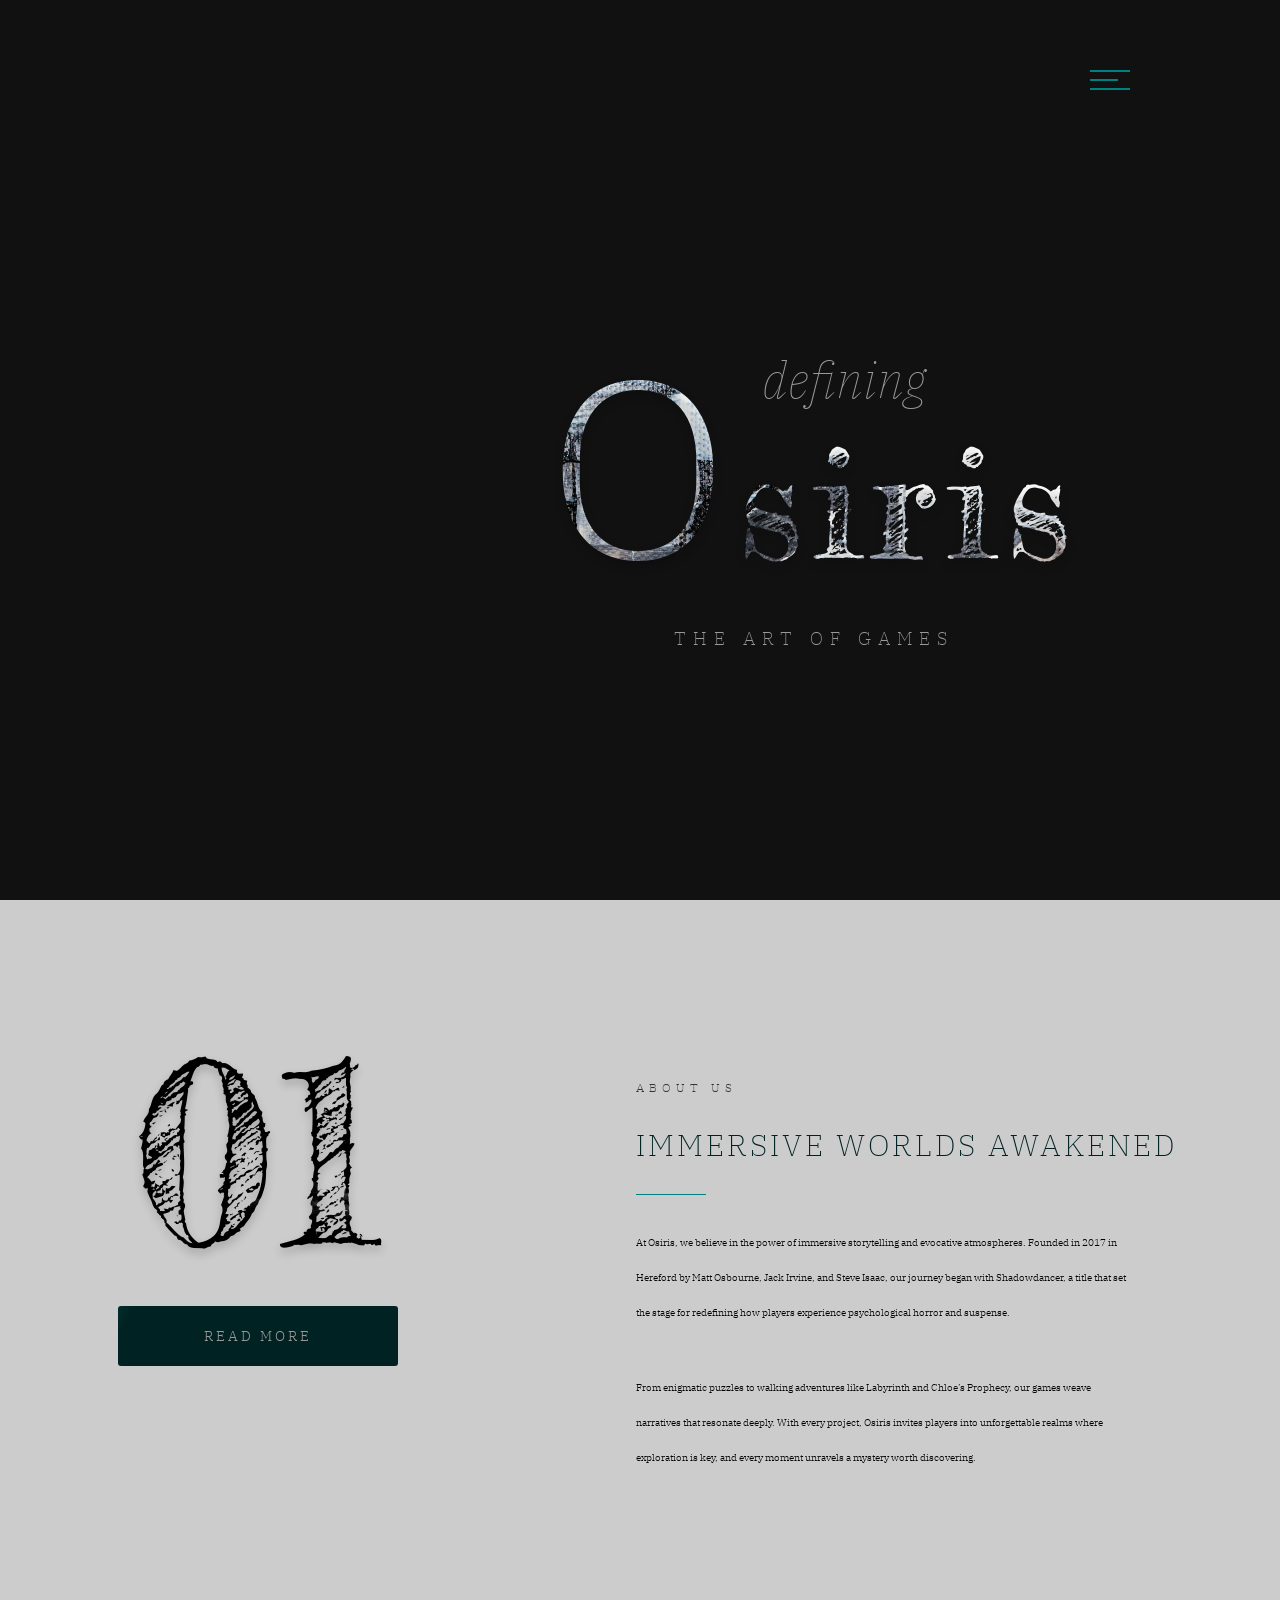
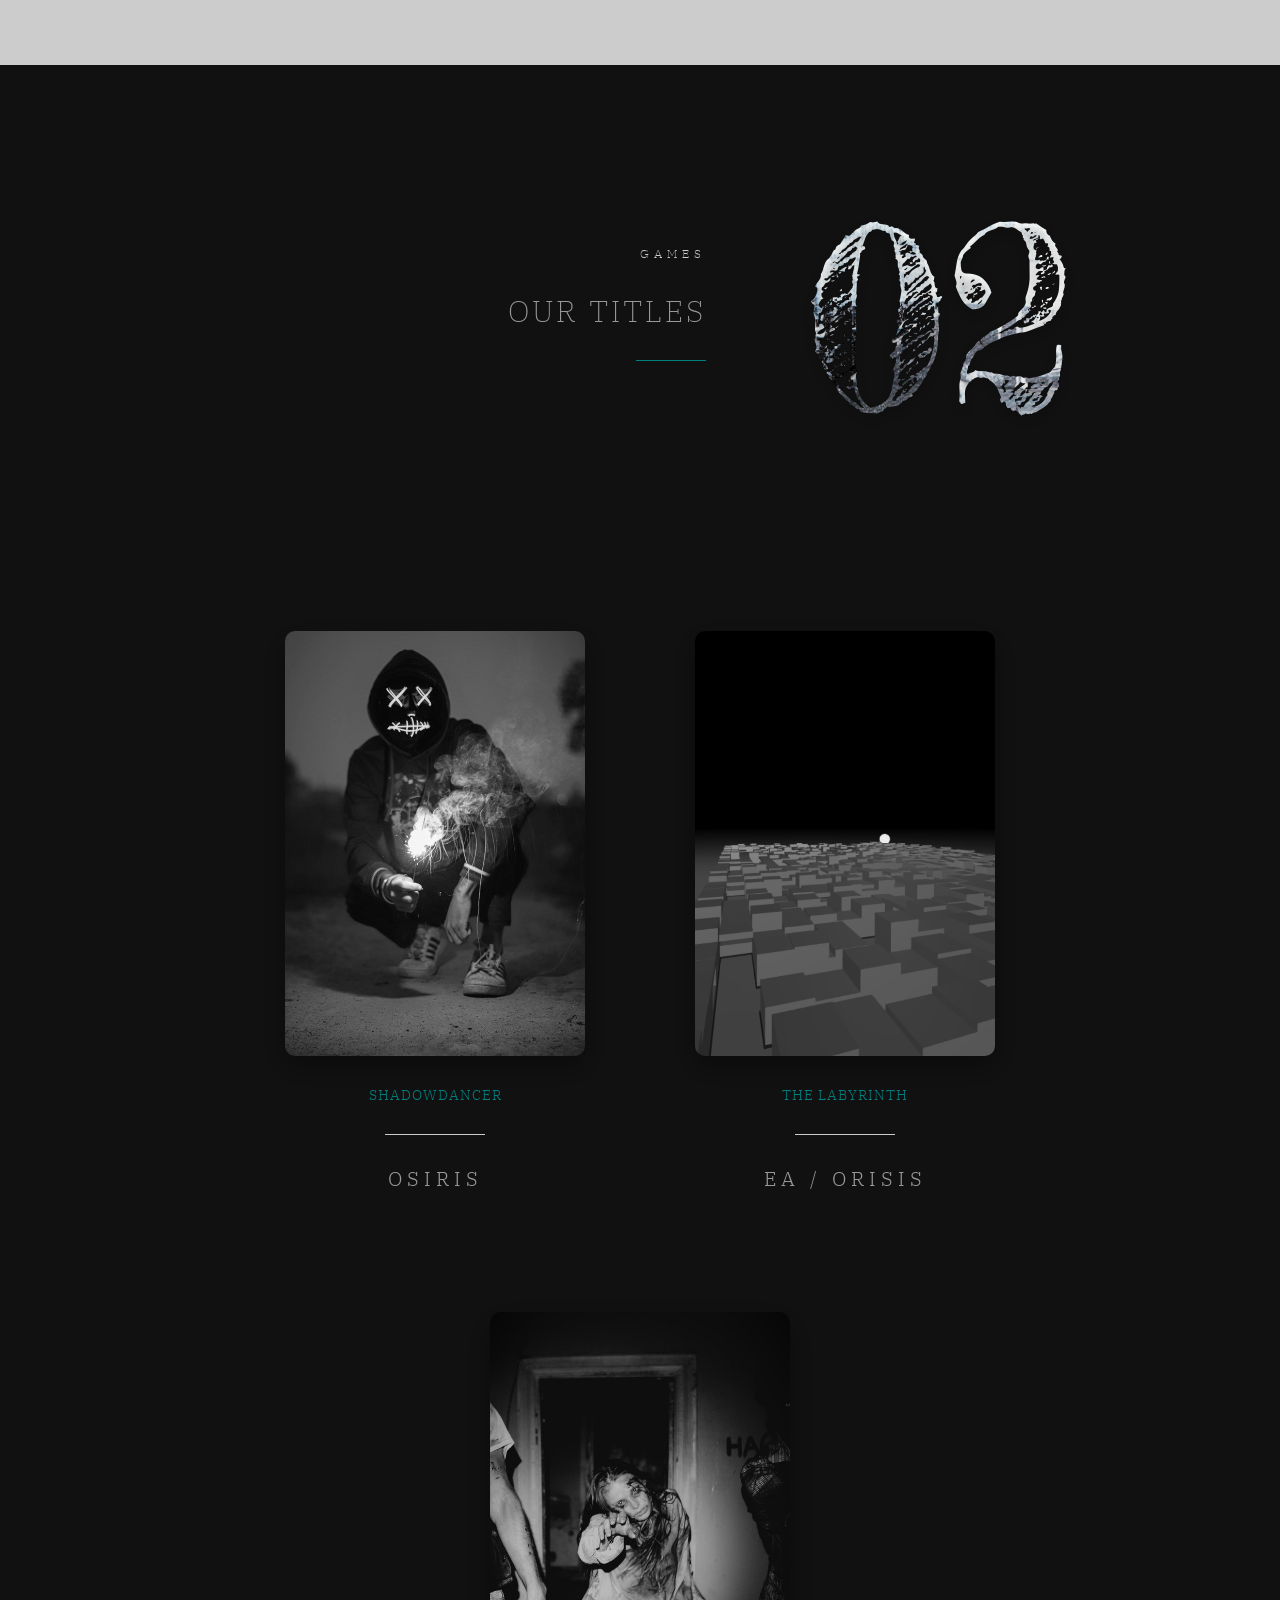
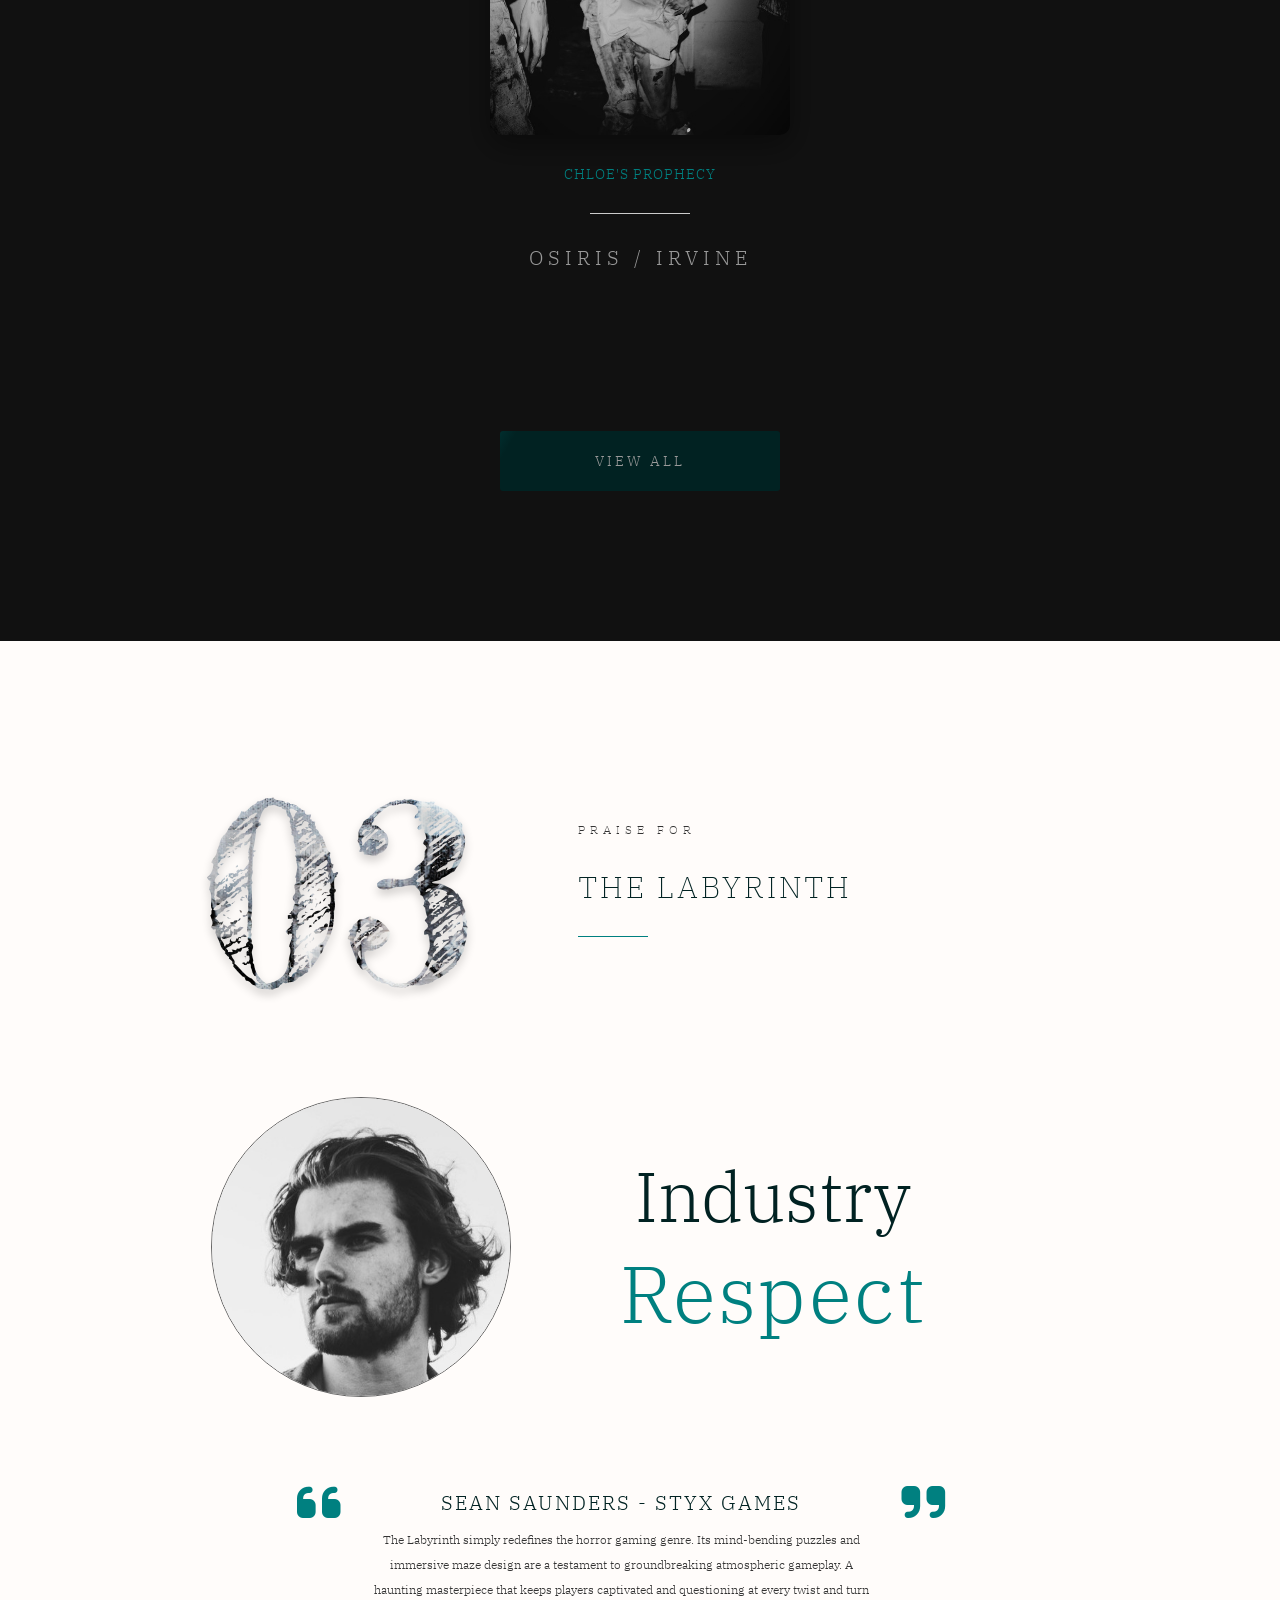
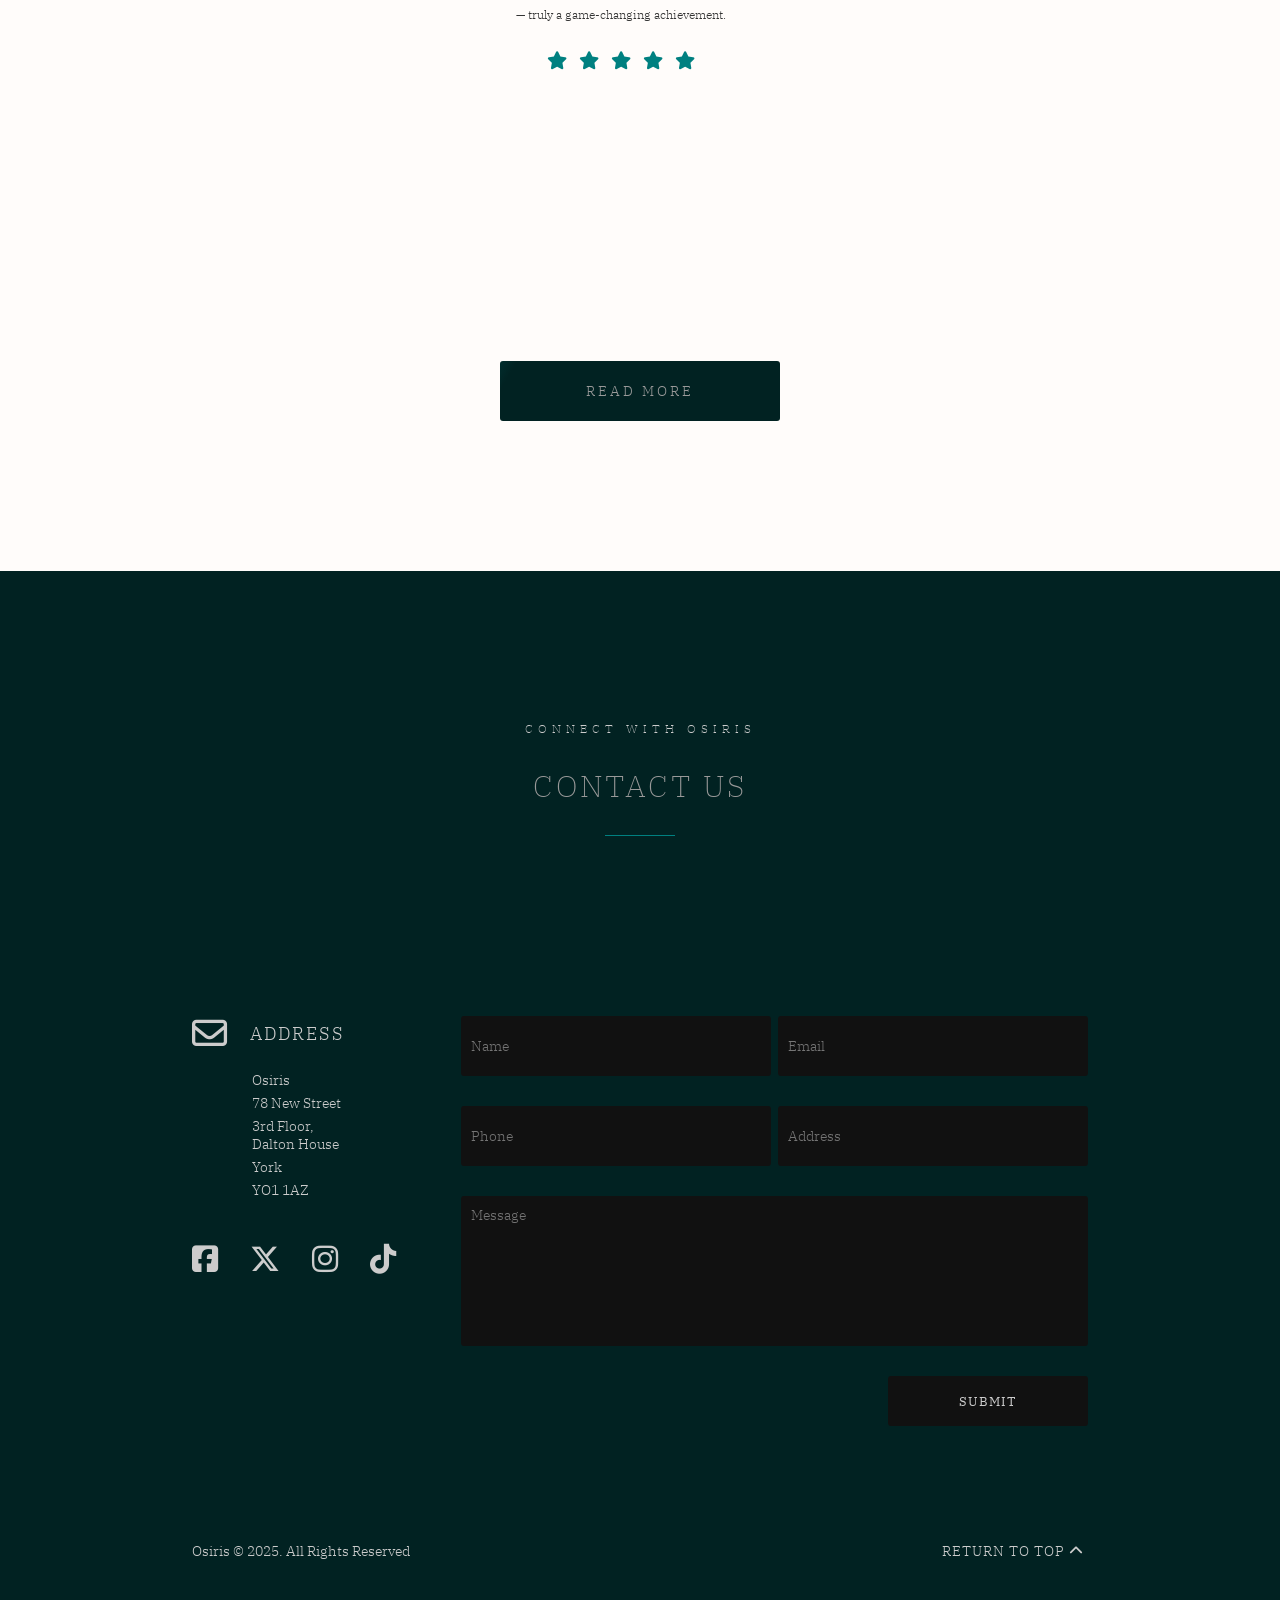
==== commit f6869203: "Setting up new routing and created basic About HTML file." ====
--- a/index.html
+++ b/index.html
@@ -26,14 +26,14 @@
       </div>
       <div class="nav-right">
         <div class="nav-items">
-          <a href="index.html">Home</a>
+          <a href="./index.html">Home</a>
           <a href="#">
             <span>01</span> Games
           </a>
           <a href="#">
             <span>02</span> Latest
           </a>
-          <a href="#">
+          <a href="./html/about.html">
             <span>03</span> About
           </a>
           <a href="#">
--- a/css/styles.css
+++ b/css/styles.css
@@ -280,7 +280,7 @@
   font-family: var(--feature-font);
   font-size: 15rem;
   letter-spacing: 1rem;
-  background-image: url('./images/banner-bg-text-2.jpg');
+  background-image: url('../images/banner-bg-text-2.jpg');
   background-size: cover;
   background-clip: text;
   -webkit-background-clip: text;
@@ -324,7 +324,7 @@
 .section-num span {
   font-family: var(--feature-font);
   font-size: 25rem;
-  background-image: url('./images/about.jpg');
+  background-image: url('../images/about.jpg');
   background-size: cover;
   background-clip: text;
   -webkit-background-clip: text;
@@ -466,7 +466,7 @@
 }
 
 .games-top .section-num span {
-  background-image: url('images/banner-bg-text-2.jpg'); 
+  background-image: url('../images/banner-bg-text-2.jpg'); 
   background-position: 50% 75%;
 }
 
@@ -546,7 +546,7 @@
 }
 
 .testimonials-top .section-num span {
-  background-image: url('./images/banner-bg-text.jpg');
+  background-image: url('../images/banner-bg-text.jpg');
 }
 
 .feedback {
